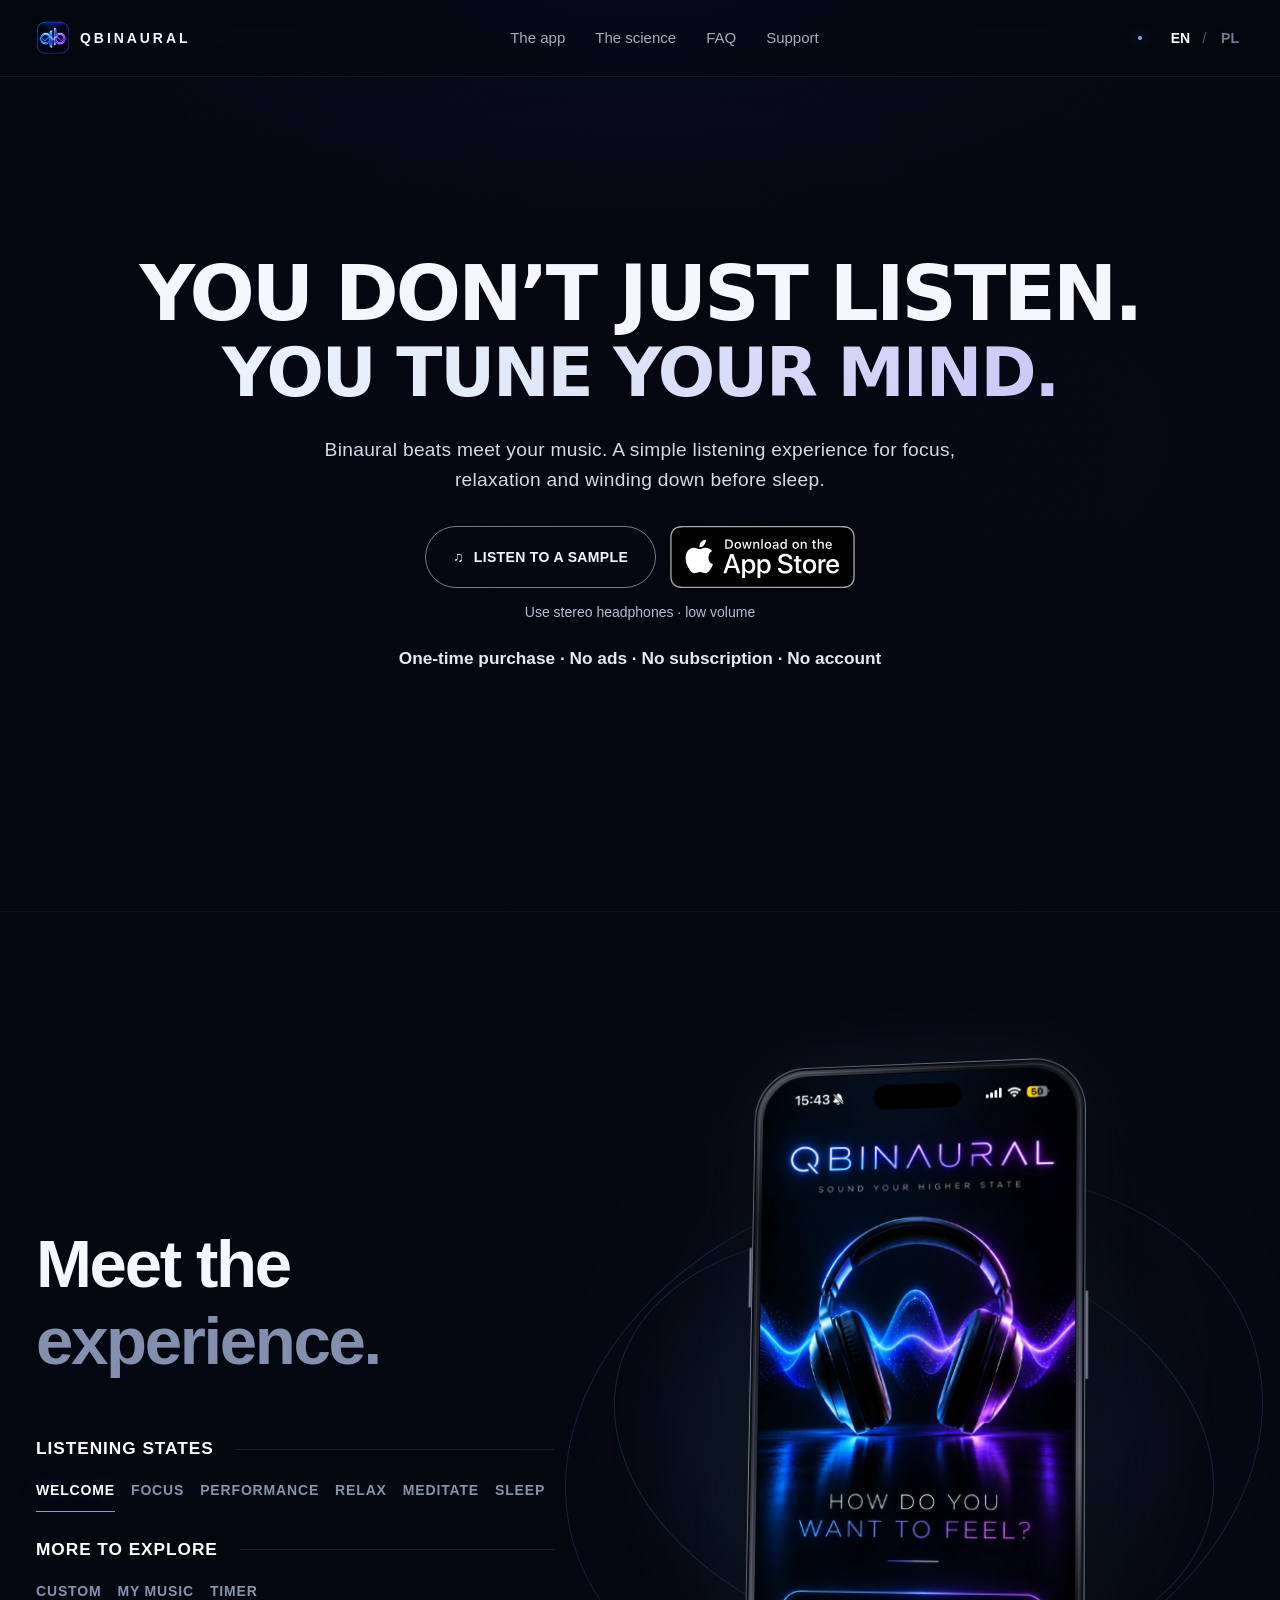
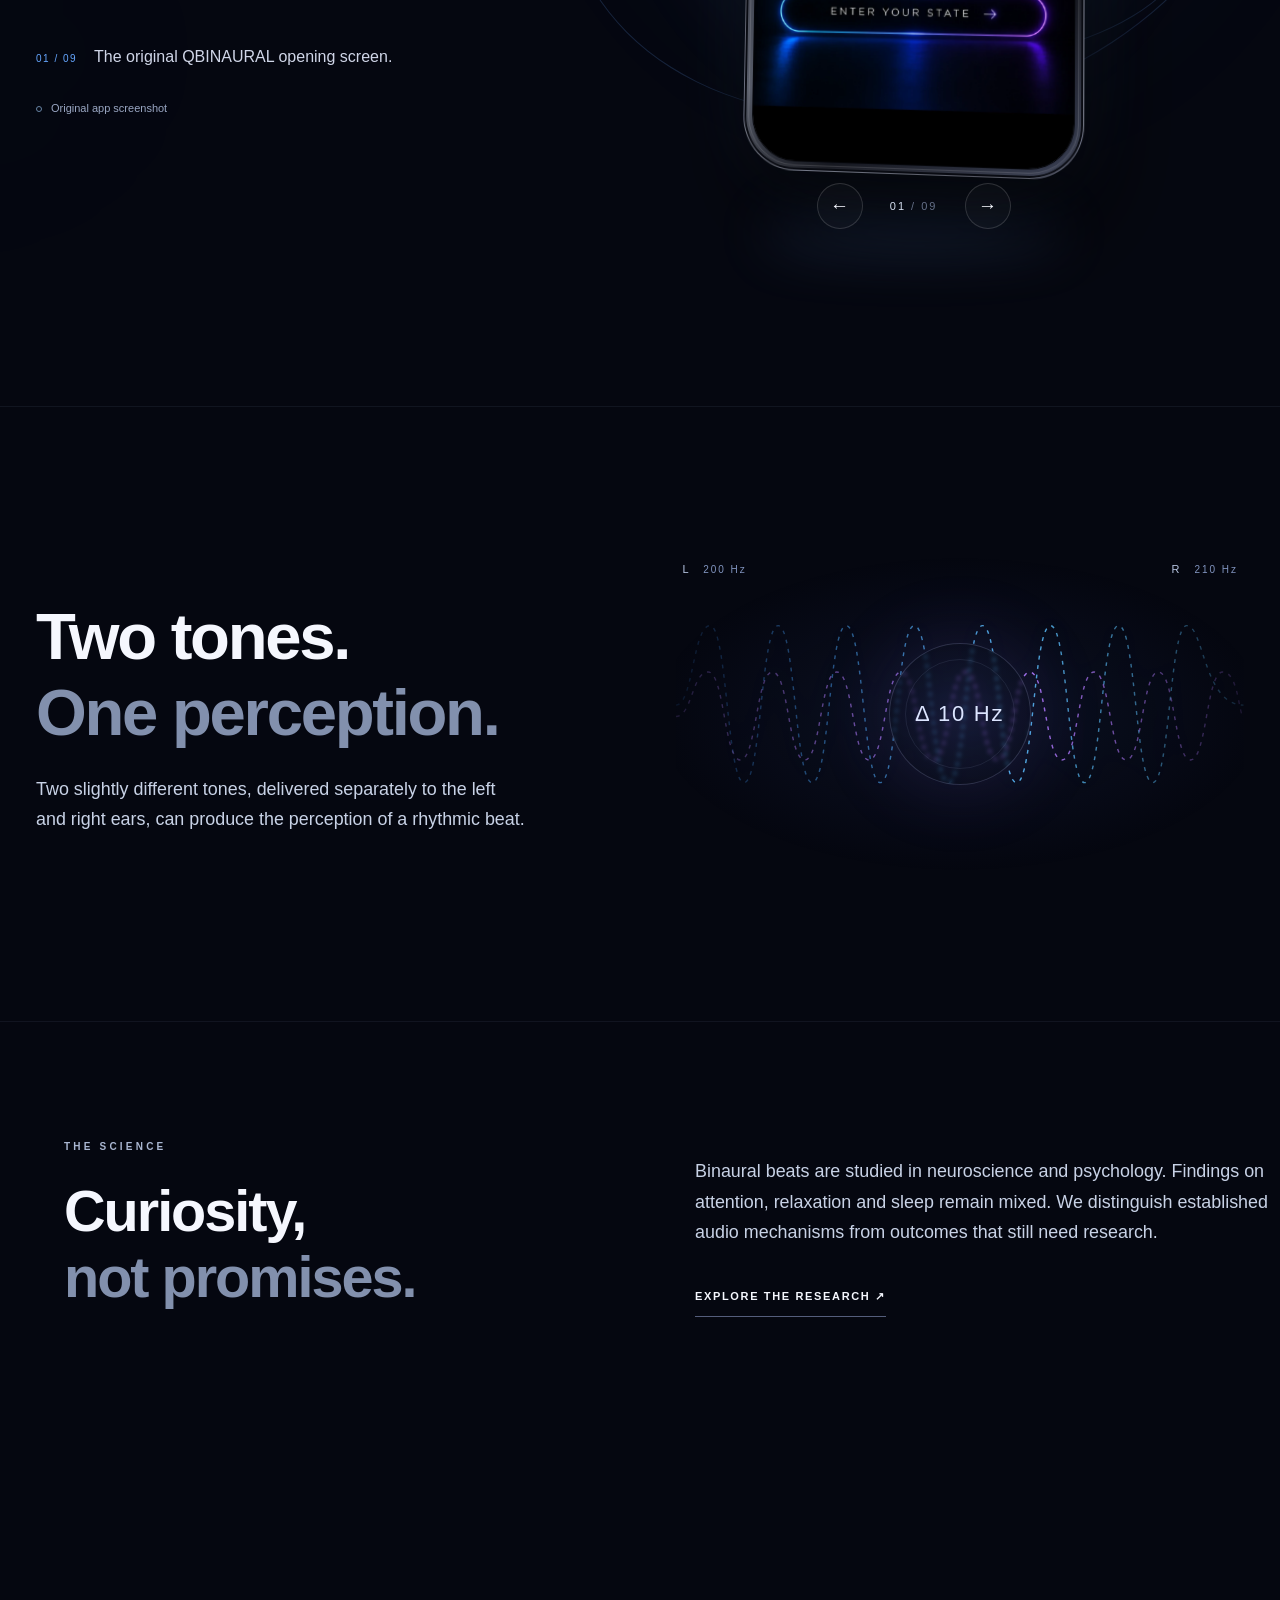
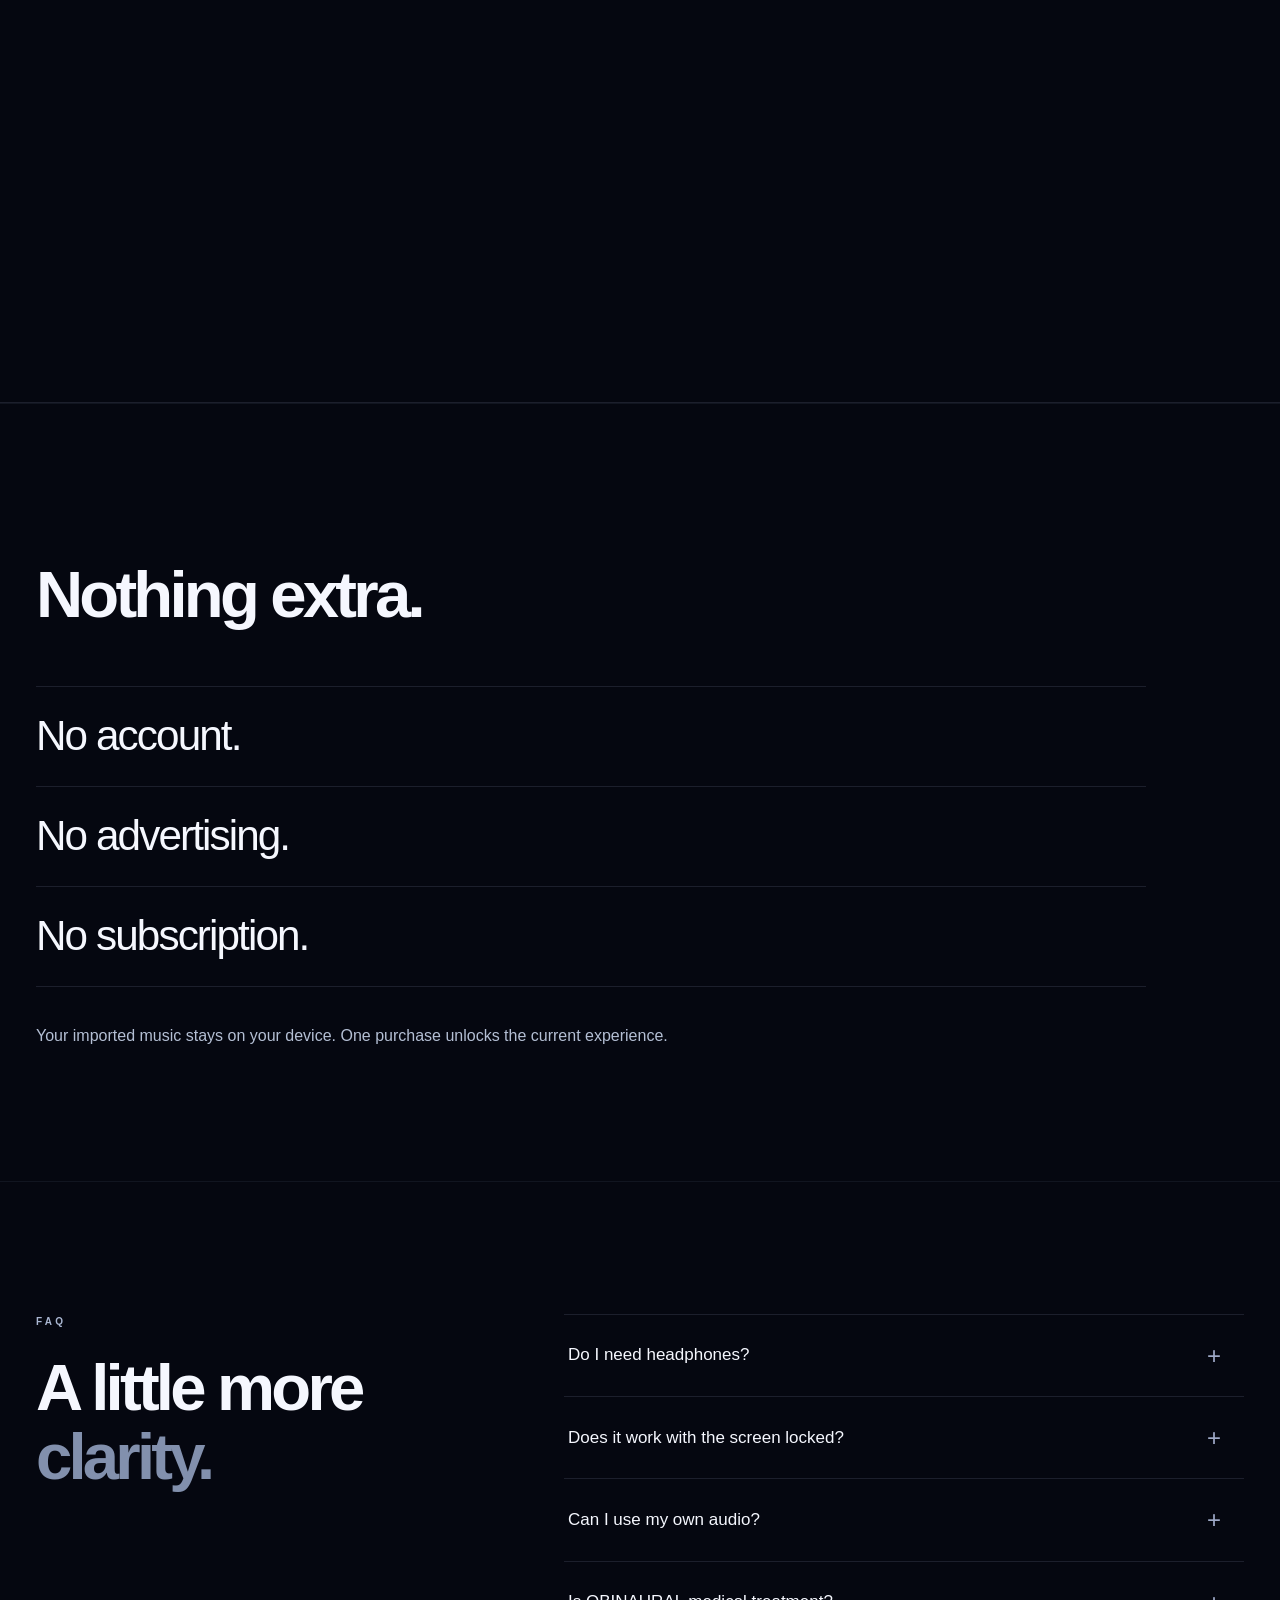
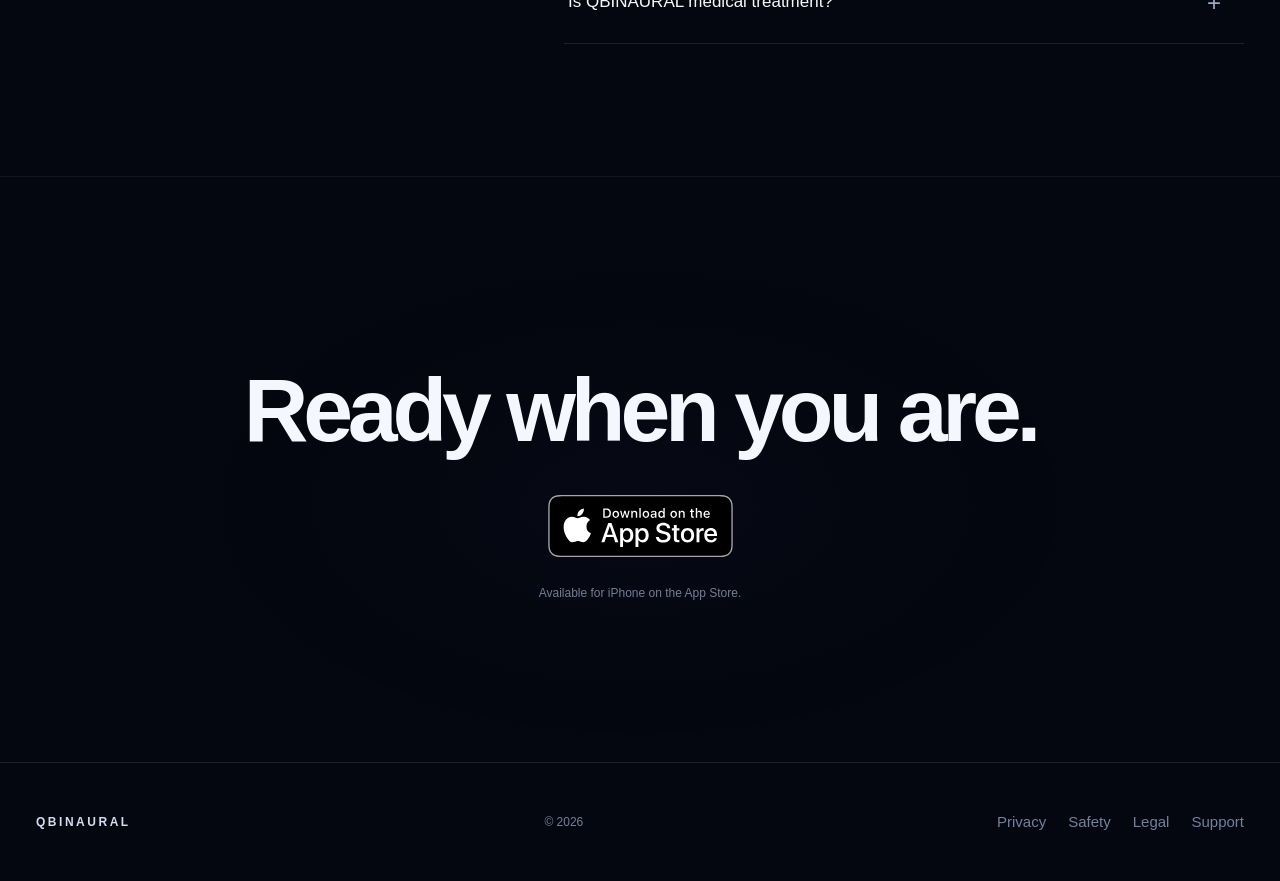
==== index.html @ 3dbd1626 "Mobile: lower hero headline slightly for header clearance" ====
<!DOCTYPE html>

<html data-language="en" lang="en">
<head>
<meta content="notranslate" name="google"/>
<meta charset="utf-8"/>
<meta content="width=device-width, initial-scale=1, viewport-fit=cover" name="viewport"/>
<meta content="#050711" name="theme-color"/>
<meta content="Explore binaural beats with QBINAURAL for focus, relaxation and sleep. Five listening modes, optional music and a simple iPhone app. No ads, accounts or subscriptions." name="description"/>
<meta content="QBINAURAL — Sound Your Higher State" property="og:title"/>
<meta content="Five listening states. One personal sound experience." property="og:description"/>
<title>Binaural Beats App for Focus, Relaxation &amp; Sleep | QBINAURAL</title>
<style>
:root{color-scheme:dark;--base:#050711;--white:#f5f7fe;--muted:#9da6bc;--soft:#778198;--line:rgba(185,195,234,.13);--cyan:#54b9ff;--purple:#9b74f5;--accent:#6c9ffc;--accent-rgb:108,159,252;--max:1240px;--ease:cubic-bezier(.19,1,.22,1)}
*{box-sizing:border-box}html{scroll-behavior:smooth;scroll-padding-top:84px}body{margin:0;background:var(--base);color:var(--white);font-family:-apple-system,BlinkMacSystemFont,"SF Pro Display","Segoe UI",Inter,Arial,sans-serif;-webkit-font-smoothing:antialiased;overflow-x:hidden;line-height:1.5}button,a{-webkit-tap-highlight-color:transparent}button{font:inherit;color:inherit}a{color:inherit;text-decoration:none}button:focus-visible,a:focus-visible,summary:focus-visible{outline:2px solid #b4bcff;outline-offset:5px}::selection{background:#756bea;color:white}.wrap{width:min(var(--max),calc(100% - 72px));margin-inline:auto}.skip-link{position:fixed;left:18px;top:-70px;z-index:100;padding:10px 16px;background:white;color:#10121b;border-radius:12px}.skip-link:focus{top:14px}
.site-header{position:fixed;inset:0 0 auto;z-index:100;background:rgba(5,7,17,.63);border-bottom:1px solid rgba(255,255,255,.07);-webkit-backdrop-filter:blur(18px);backdrop-filter:blur(18px)}.nav-shell{height:76px;display:flex;align-items:center;justify-content:space-between;gap:20px}.brand{display:inline-flex;align-items:center;gap:12px;white-space:nowrap}.brand-name,.footer-brand{font-size:14px;letter-spacing:.21em;font-weight:720}.brand-glyph{width:37px;height:37px;display:block;position:relative;filter:drop-shadow(0 0 12px rgba(103,106,255,.18))}.brand-glyph span{position:absolute;inset:6px 1px;display:block;border:2px solid transparent;border-radius:50%;transform:rotate(-33deg);border-top-color:#5ebdff;border-bottom-color:#aa77ff}.brand-glyph span+span{transform:rotate(33deg);border-top-color:#a47bff;border-bottom-color:#5db3ff}.nav-mid{display:flex;gap:38px;color:#a5adc1;font-size:12px;letter-spacing:.05em}.nav-mid a{transition:color .2s}.nav-mid a:hover{color:white}.nav-actions{display:flex;align-items:center;gap:24px}.nav-indicator{width:4px;height:4px;background:#83acff;box-shadow:0 0 15px #62a8ff;border-radius:50%}.lang-selector{display:flex;align-items:center;gap:8px;color:#505d7e;font-size:11px;letter-spacing:.12em}.lang-selector button{border:0;background:transparent;cursor:pointer;color:#727b92;transition:color .2s;padding:8px 1px;font-weight:650}.lang-selector button[aria-pressed=true]{color:white}
.eyebrow{font-size:10px;letter-spacing:.32em;font-weight:740;color:#aab7d2}.section-pad{padding-block:132px}h1,h2,p{margin-top:0}h2{font-size:clamp(44px,5.1vw,78px);line-height:1.065;letter-spacing:-.058em;font-weight:570;margin:24px 0}h2 span{display:block}.quiet{color:#8290ad}.section-lead{max-width:490px;color:#a9b2c5;font-size:clamp(16px,1.5vw,19px);line-height:1.75;font-weight:360}
.hero{min-height:100svh;min-height:760px;position:relative;display:grid;place-items:center;text-align:center;padding:126px 0 122px;background:radial-gradient(ellipse 52% 38% at 50% 57%,rgba(45,61,137,.21),transparent 80%),radial-gradient(ellipse 90% 64% at 52% 120%,rgba(73,51,135,.15),transparent 71%),#050711;isolation:isolate;overflow:hidden}.hero-canvas{position:absolute;inset:0;width:100%;height:100%;z-index:-1;pointer-events:none}.hero:before{content:"";position:absolute;inset:0;pointer-events:none;background:linear-gradient(90deg,rgba(5,7,17,.58),transparent 36%,transparent 64%,rgba(5,7,17,.58));z-index:-1}.hero-glow{position:absolute;pointer-events:none;border-radius:50%;filter:blur(95px);opacity:.14;z-index:-1}.glow-1{height:480px;width:460px;background:#184abf;top:18%;left:0}.glow-2{height:420px;width:460px;background:#6642bd;top:25%;right:0}.hero-content{position:relative;z-index:1;padding-top:32px}.hero .eyebrow{color:#8d9fc5}.hero h1{margin:35px auto 24px;font-weight:570;font-size:clamp(60px,8.3vw,132px);line-height:.95;letter-spacing:-.08em;max-width:1110px}.hero h1 span{display:block}.headline-gradient{background:linear-gradient(110deg,#f2f6ff 11%,#a7c9ff 42%,#d6acff 70%,#f3edff 94%);-webkit-background-clip:text;background-clip:text;color:transparent}.hero-lead{font-size:clamp(16px,1.7vw,21px);color:#bdc4d5;letter-spacing:.01em;margin:30px auto 8px}.reveal{animation:fade-up 1.2s var(--ease) both}.hero h1.reveal{animation-delay:.12s}.hero-lead.reveal{animation-delay:.25s}.cta-orbit.reveal{animation-delay:.4s}@keyframes fade-up{from{opacity:0;filter:blur(14px);transform:translateY(24px)}to{opacity:1;filter:blur(0);transform:translateY(0)}}.cta-orbit{margin:69px auto 0;position:relative;width:max-content}.primary-cta{position:relative;z-index:2;display:inline-flex;gap:28px;align-items:center;justify-content:center;background:#e9efff;color:#091022;padding:19px 27px;border-radius:50px;font-size:12px;min-height:58px;font-weight:760;letter-spacing:.14em;box-shadow:0 0 55px rgba(116,140,236,.13);transition:transform .35s var(--ease),box-shadow .3s}.primary-cta:hover{transform:translateY(-3px);box-shadow:0 0 75px rgba(116,140,236,.26)}.primary-cta span{font-size:18px;font-weight:500}.orbit{position:absolute;inset:50% auto auto 50%;transform:translate(-50%,-50%);border-radius:50%;border:1px solid rgba(119,145,252,.18);pointer-events:none}.orbit-one{width:270px;height:109px;animation:orbital 6s ease-in-out infinite}.orbit-two{width:336px;height:161px;animation:orbital 6s -2s ease-in-out infinite}.orbit-three{width:410px;height:222px;animation:orbital 6s -4s ease-in-out infinite}@keyframes orbital{0%,100%{opacity:.33;transform:translate(-50%,-50%) scale(.96)}50%{opacity:1;transform:translate(-50%,-50%) scale(1.035)}}.scroll-cue{position:absolute;bottom:39px;left:50%;transform:translateX(-50%);display:flex;align-items:center;gap:16px;color:#7485a5;letter-spacing:.28em;font-size:9px;font-weight:660;white-space:nowrap}.scroll-line{width:36px;height:1px;background:linear-gradient(90deg,transparent,#8ea6d7)}
.experience{position:relative;isolation:isolate;background:#070914;overflow:hidden;border-top:1px solid rgba(255,255,255,.04)}.ambient-blob{position:absolute;z-index:-1;pointer-events:none;filter:blur(110px);border-radius:50%;transition:background 1.1s,opacity 1.1s}.ambient-a{width:640px;height:640px;right:2%;top:12%;background:rgba(var(--accent-rgb),.16)}.ambient-b{width:500px;height:440px;left:-22%;bottom:12%;background:rgba(var(--accent-rgb),.045)}.experience-grid{min-height:740px;display:grid;grid-template-columns:minmax(0,.9fr) minmax(350px,1.1fr);gap:48px;align-items:center}.experience-copy{max-width:560px;position:relative;z-index:2}.experience h2{margin-top:24px}.experience .section-lead{max-width:500px}.explorer-head{display:flex;gap:22px;align-items:center;margin-top:45px;margin-bottom:18px;font-size:14px;letter-spacing:.13em;font-weight:700;color:#f5f7fe;white-space:nowrap}.thin-rule{height:1px;background:rgba(194,199,226,.13);flex:1}.second-head{margin-top:35px}.screen-nav{display:flex;align-items:center;gap:9px 22px;flex-wrap:wrap}.screen-option{background:transparent;border:none;padding:10px 0;border-bottom:1px solid transparent;font-size:12px;font-weight:680;letter-spacing:.115em;color:#8793ae;cursor:pointer;transition:color .25s,border-color .25s}.screen-option:hover{color:#e2e7fc}.screen-option.is-active{color:white;border-bottom-color:var(--accent)}.secondary-options .screen-option{font-size:11px}.selection-description{margin-top:44px;display:flex;gap:23px;min-height:63px;align-items:baseline}.selection-index{font-size:10px;letter-spacing:.15em;color:var(--accent);font-variant-numeric:tabular-nums;white-space:nowrap}.selection-text{max-width:340px;font-size:15px;color:#c5cbe0;line-height:1.6}.capture-notice{color:#6e809d;display:flex;align-items:center;gap:9px;font-size:11px;margin:24px 0 0}.capture-dot{display:inline-block;border:1px solid #6885a5;border-radius:50%;height:6px;width:6px}.phone-stage{position:relative;display:grid;place-items:center;min-height:750px;perspective:1450px;isolation:isolate}.phone-stage:before{content:"";position:absolute;width:410px;height:510px;background:radial-gradient(circle,rgba(var(--accent-rgb),.14),transparent 66%);filter:blur(23px);transition:background 1.1s;z-index:-2}.phone-orbit{position:absolute;border:1px solid rgba(var(--accent-rgb),.12);border-radius:50%;transform:rotate(-16deg);z-index:-1;pointer-events:none;transition:border-color .5s}.ring-outer{width:min(650px,100%);height:490px}.ring-inner{width:min(540px,92%);height:365px;transform:rotate(14deg)}.phone-shadow{position:absolute;bottom:10px;width:300px;height:35px;filter:blur(27px);border-radius:50%;background:rgba(var(--accent-rgb),.22)}.iphone{width:clamp(260px,26.5vw,345px);aspect-ratio:345 / 724;position:relative;transform:rotateY(-9deg) rotateX(4deg);transition:transform .6s var(--ease),filter .4s;filter:drop-shadow(17px 28px 34px rgba(0,0,0,.5));will-change:transform}.iphone:hover{transform:rotateY(-3deg) rotateX(1deg) translateY(-5px)}.phone-bezel{position:absolute;inset:0;padding:8px;border-radius:53px;background:linear-gradient(145deg,#49505f 0%,#090b12 17%,#232634 42%,#525764 67%,#10121a 81%,#373d52 100%);border:1px solid rgba(235,236,255,.34);box-shadow:inset 0 0 0 2px #090b12,inset 0 0 13px rgba(255,255,255,.18),0 32px 85px rgba(0,0,0,.48),0 0 85px rgba(var(--accent-rgb),.1)}.phone-bezel:after{content:"";position:absolute;inset:4px;border-radius:48px;border:1px solid rgba(255,255,255,.12);pointer-events:none}.phone-side-button{position:absolute;border-radius:3px;background:linear-gradient(90deg,#2b303b,#838b9d,#363944)}.side-left{height:62px;width:3px;top:26%;left:-4px}.side-right{height:88px;width:3px;top:33%;right:-4px}.phone-display{position:relative;overflow:hidden;height:100%;border-radius:45px;background:#02030b;border:1px solid #05060a}.phone-actual{width:100%;height:100%;object-fit:cover;display:block}.dynamic-island{position:absolute;top:12px;left:50%;transform:translateX(-50%);width:89px;height:24px;border-radius:18px;background:#000;box-shadow:0 0 0 1px #040405;z-index:8}.concept-screen{position:absolute;inset:0;background:radial-gradient(ellipse 160px 220px at 50% 54%,rgba(var(--accent-rgb),.22),transparent 90%),linear-gradient(160deg,#070c1c 2%,#070713 68%,#05060c);overflow:hidden}.concept-screen[hidden]{display:none}.concept-screen:before{content:"";position:absolute;inset:-30% 0 20%;background:radial-gradient(circle at 50% 50%,rgba(var(--accent-rgb),.17),transparent 49%);animation:concept-pulse 8s ease-in-out infinite}.concept-top{position:absolute;z-index:2;top:63px;left:24px;right:24px;display:flex;justify-content:space-between;align-items:center;gap:5px;color:#c7d2ef;font-weight:620;font-size:9px;letter-spacing:.14em}.concept-tag{font-size:6.5px;letter-spacing:.1em;border:1px solid rgba(255,255,255,.19);padding:5px;border-radius:4px;color:#909bbc}.concept-center{position:absolute;top:31%;left:0;right:0;text-align:center;z-index:2}.concept-energy{height:170px;width:170px;position:relative;margin:0 auto 27px}.concept-energy i{position:absolute;inset:0;border:1px solid rgba(var(--accent-rgb),.23);border-radius:50%;box-shadow:0 0 34px rgba(var(--accent-rgb),.13);animation:concept-pulse 6s infinite}.concept-energy i:nth-child(2){inset:13px;animation-delay:.45s}.concept-energy i:nth-child(3){inset:28px;animation-delay:.9s}.concept-energy i:nth-child(4){inset:42px;animation-delay:1.35s}.concept-energy i:nth-child(5){inset:59px;background:radial-gradient(circle,rgba(var(--accent-rgb),.75),rgba(var(--accent-rgb),0));border:0;animation-delay:1.8s}.concept-name{font-size:19px;font-weight:620;letter-spacing:.19em}.concept-description{margin:11px auto 0;max-width:185px;color:#aeb8d1;font-size:11px;line-height:1.55}.concept-bottom{position:absolute;bottom:58px;left:30px;right:30px;text-align:center;color:#8691b0;font-size:7px;letter-spacing:.16em}.concept-rule{height:1px;background:linear-gradient(90deg,transparent,rgba(var(--accent-rgb),.85),transparent);margin-bottom:17px}@keyframes concept-pulse{0%,100%{transform:scale(.97);opacity:.48}50%{transform:scale(1.04);opacity:1}}.phone-controls{position:absolute;bottom:0;display:flex;align-items:center;justify-content:center;gap:20px}.round-arrow{border:1px solid rgba(255,255,255,.15);border-radius:50%;width:41px;height:41px;background:rgba(255,255,255,.025);cursor:pointer;transition:border .25s,background .25s}.round-arrow:hover{background:rgba(255,255,255,.08);border-color:rgba(255,255,255,.4)}.control-count{font-size:11px;letter-spacing:.18em;color:#d4deef;min-width:60px;text-align:center;font-variant-numeric:tabular-nums}.control-count span{color:#657089}
.signal-section{background:#060810;border-top:1px solid rgba(255,255,255,.055)}.signal-grid{display:grid;grid-template-columns:1fr 1.05fr;align-items:center;gap:100px}.signal-art{min-height:350px;position:relative;display:grid;place-items:center;background:radial-gradient(ellipse 60% 50% at center,rgba(48,63,126,.18),transparent 90%);overflow:hidden}.signal-graphic{width:100%;height:auto;overflow:visible;filter:drop-shadow(0 0 11px rgba(81,145,255,.24))}.signal-path{fill:none;stroke-width:1.5;stroke-dasharray:4 6;animation:signal-drift 11s linear infinite}.signal-purple{animation-direction:reverse}@keyframes signal-drift{to{stroke-dashoffset:-110}}.signal-center{position:absolute;display:grid;place-items:center;border-radius:50%;height:142px;width:142px;border:1px solid rgba(195,202,253,.19);color:#dce5ff;font-size:22px;font-weight:360;letter-spacing:.08em;background:radial-gradient(circle,rgba(89,95,185,.14),rgba(0,0,0,.06));box-shadow:0 0 80px rgba(130,97,228,.15);backdrop-filter:blur(2px)}.signal-center i{position:absolute;inset:15px;border:1px solid rgba(200,210,255,.09);border-radius:50%}.channel-label{position:absolute;top:22px;color:#b7c5e2;font-size:11px;letter-spacing:.18em}.channel-label span{font-size:10px;color:#8194bf;margin-left:8px}.left-label{left:6px}.right-label{right:6px}.audio-actions{display:flex;align-items:center;gap:20px;flex-wrap:wrap;margin-top:34px}.audio-play{border:1px solid rgba(150,173,255,.42);border-radius:50px;padding:15px 22px;min-height:51px;background:rgba(255,255,255,.04);font-size:11px;font-weight:720;letter-spacing:.105em;display:inline-flex;align-items:center;gap:13px;cursor:pointer;transition:background .25s,border-color .25s}.audio-play:hover{background:rgba(120,139,249,.13);border-color:rgba(170,193,255,.8)}.audio-play:disabled{opacity:.45;cursor:not-allowed}.audio-play-icon{color:#87c3ff}.audio-note,.audio-disclaimer{color:#8995ab;font-size:11px}.audio-disclaimer{margin-top:16px}.signal-art.is-playing .signal-path{animation-duration:2.5s}.signal-art.is-playing .signal-center{box-shadow:0 0 110px rgba(130,97,228,.33)}
.science-strip{background:#090b17;border-block:1px solid var(--line)}.science-grid{display:grid;grid-template-columns:1fr 1fr;gap:110px;align-items:center}.science-grid .section-lead{max-width:590px}.line-link{font-size:11px;letter-spacing:.15em;font-weight:750;display:inline-flex;gap:20px;border-bottom:1px solid rgba(181,199,255,.45);padding-bottom:12px;margin-top:22px;transition:color .25s}.line-link:hover{color:#a8c7ff}.trust-section{background:#060811}.trust-title{margin-bottom:57px}.trust-lines{border-top:1px solid var(--line);max-width:1110px}.trust-lines>div{padding:28px 0;display:grid;grid-template-columns:120px 1fr;align-items:center;border-bottom:1px solid var(--line)}.trust-lines span{font-size:10px;letter-spacing:.18em;color:#7f8dac}.trust-lines strong{font-size:clamp(28px,3.7vw,52px);line-height:1.25;font-weight:490;letter-spacing:-.045em}.trust-note{font-size:14px;color:#8190a9;margin:35px 0 0}.faq-section{background:#070913;border-top:1px solid var(--line)}.faq-grid{display:grid;grid-template-columns:.75fr 1.25fr;gap:120px}.faq-list details{border-bottom:1px solid var(--line);transition:background .3s}.faq-list details:first-child{border-top:1px solid var(--line)}.faq-list details[open]{background:linear-gradient(90deg,rgba(119,135,241,.06),transparent)}.faq-list summary{list-style:none;cursor:pointer;font-size:16px;min-height:72px;padding:22px 23px 22px 4px;display:flex;align-items:center;justify-content:space-between;gap:12px}.faq-list summary::-webkit-details-marker{display:none}.faq-list summary:after{content:"+";font-size:24px;color:#9ea9c7;font-weight:280;transition:transform .28s,color .28s}.faq-list details[open] summary:after{transform:rotate(45deg);color:#dbe7ff}.faq-list details p{margin:0;padding:0 50px 25px 4px;color:#a3aec5;max-width:540px;line-height:1.7;font-size:14px}.outro{position:relative;isolation:isolate;overflow:hidden;text-align:center;background:#040610;padding-block:160px}.outro-aura{position:absolute;z-index:-1;left:50%;top:56%;transform:translate(-50%,-50%);width:950px;height:520px;border-radius:50%;background:radial-gradient(ellipse at center,rgba(78,71,164,.19),rgba(28,49,125,.06) 35%,transparent 68%);pointer-events:none}.outro h2{font-size:clamp(51px,7vw,99px);margin:26px auto 37px;max-width:1000px}.store-status{display:inline-flex;align-items:center;gap:11px;border:1px solid rgba(191,200,247,.25);border-radius:50px;padding:15px 22px;color:#b5c1d9;font-size:11px;letter-spacing:.13em;font-weight:700}.store-icon{color:#92b5fb;font-size:9px}.outro p{font-size:12px;color:#737e96;margin:20px auto 0}.site-footer{background:#040610;border-top:1px solid var(--line)}.footer-inner{display:flex;align-items:center;justify-content:space-between;gap:25px;min-height:118px;color:#73809b;font-size:12px}.footer-brand{color:#d6dcee;font-size:12px}.footer-links{display:flex;flex-wrap:wrap;gap:22px}.footer-links a:hover{color:white}
@media(max-width:1080px){.experience-grid{grid-template-columns:minmax(0,1fr) minmax(290px,.9fr);gap:12px}.iphone{width:clamp(258px,29vw,320px)}.phone-stage{min-height:700px}.signal-grid,.science-grid{gap:60px}.faq-grid{gap:70px}}
@media(max-width:760px){.wrap{width:calc(100% - 42px)}.nav-shell{height:68px}.nav-mid{display:none}.brand-name{font-size:12px}.nav-indicator{display:none}.section-pad{padding-block:94px}.hero{min-height:100svh;min-height:640px;padding:100px 0 115px}.hero h1{font-size:clamp(49px,10.2vw,82px);margin:30px auto 20px}.hero-lead{font-size:17px;max-width:300px}.cta-orbit{margin-top:58px}.orbit-one{width:250px}.orbit-two{width:310px}.orbit-three{width:364px}.experience-grid{grid-template-columns:1fr;gap:30px}.experience-copy{max-width:100%}.experience h2{max-width:580px}.experience .section-lead{max-width:640px}.phone-stage{min-height:740px;order:2}.iphone{width:min(338px,72vw)}.ring-outer{width:min(650px,115%)}.ring-inner{width:min(540px,99%)}.screen-nav{gap:6px 19px}.screen-option{font-size:11px}.signal-grid,.science-grid,.faq-grid{grid-template-columns:1fr;gap:50px}.signal-art{min-height:300px}.science-grid{gap:14px}.faq-grid{gap:30px}.footer-inner{min-height:130px;flex-wrap:wrap;justify-content:flex-start;padding-block:30px}.footer-links{width:100%}}
@media(max-width:480px){.wrap{width:calc(100% - 36px)}.brand-glyph{width:30px;height:30px}.brand-name{font-size:11px;letter-spacing:.15em}.nav-shell{gap:10px}.hero{min-height:710px}.hero h1{font-size:clamp(46px,11.1vw,60px);letter-spacing:-.065em}.hero .eyebrow{font-size:9px;letter-spacing:.22em}.hero-lead{font-size:15px}.orbit-two{width:278px}.orbit-three{width:324px}.primary-cta{min-height:54px;padding:17px 21px;font-size:10px;gap:16px}.scroll-cue{bottom:25px}.section-pad{padding-block:78px}.experience h2,.signal-section h2,.science-grid h2,.faq-grid h2{font-size:clamp(42px,10vw,57px)}.experience .section-lead,.section-lead{font-size:15px}.phone-stage{min-height:670px}.iphone{width:min(305px,75vw)}.phone-controls{bottom:-1px}.ring-outer{height:360px}.ring-inner{height:270px}.explorer-head{margin-top:32px}.second-head{margin-top:25px}.screen-nav{gap:4px 17px}.screen-option{font-size:10px;padding:8px 0}.selection-description{margin-top:30px}.audio-actions{gap:15px}.trust-lines>div{grid-template-columns:50px 1fr;padding:24px 0}.trust-lines strong{font-size:32px}.outro{padding-block:105px}.outro h2{font-size:54px}.footer-links{gap:14px}.concept-top{top:58px}}
@media(prefers-reduced-motion:reduce){html{scroll-behavior:auto}*,*:before,*:after{animation-duration:.001ms!important;animation-iteration-count:1!important;transition-duration:.001ms!important}.reveal{opacity:1;filter:none;transform:none}.iphone{transform:none}}


/* QBINAURAL Premium 2.1 — contained design pass. Base site & application remain unchanged. */
.sr-only{position:absolute!important;width:1px;height:1px;padding:0;margin:-1px;overflow:hidden;clip:rect(0,0,0,0);white-space:nowrap;border:0}
.hero{min-height:820px;background:radial-gradient(ellipse 44% 35% at 50% 58%,rgba(66,73,170,.30),transparent 75%),radial-gradient(ellipse 64% 52% at 50% 97%,rgba(53,25,105,.21),transparent 71%),#050711}
.hero:after{content:"";position:absolute;inset:0;background:radial-gradient(ellipse 40% 45% at 50% 44%,transparent 25%,rgba(4,6,17,.16) 88%);pointer-events:none;z-index:0}
.hero-content{padding-top:10px;z-index:2}
.hero h1{font-size:clamp(63px,7.6vw,119px);letter-spacing:-.073em;max-width:1200px;margin:27px auto 10px}
.hero h1 span{white-space:nowrap}
.hero .eyebrow{color:#a7bff3;letter-spacing:.36em}
.hero-signal{height:156px;max-width:960px;margin:9px auto -4px;position:relative;pointer-events:none;filter:drop-shadow(0 0 16px rgba(88,154,255,.33))}
.hero-signal svg{height:100%;width:100%;overflow:visible}
.hero-signal:after{content:"";position:absolute;left:22%;right:22%;bottom:37%;height:48px;background:linear-gradient(90deg,transparent,rgba(79,137,255,.10),rgba(167,94,255,.13),transparent);filter:blur(25px);z-index:-1}
.hero-lead{margin:7px auto 0;font-size:clamp(16px,1.65vw,20px);letter-spacing:.015em}
.cta-orbit{margin-top:46px}
.orbit{border-color:rgba(120,160,255,.23)}
.primary-cta{font-size:11px;min-height:62px;padding:19px 30px;background:#ecf0ff;letter-spacing:.15em;box-shadow:0 0 55px rgba(121,145,235,.19)}
.hero-canvas{z-index:0;opacity:1}
.hero-glow{z-index:0;opacity:.20}
.scroll-cue{z-index:3}
.experience{background:radial-gradient(ellipse 62% 45% at 75% 48%,rgba(20,25,70,.3),transparent 100%),#070914}
.experience-grid{grid-template-columns:minmax(0,.88fr) minmax(430px,1.12fr);gap:28px;align-items:center;min-height:865px}
.experience-copy{max-width:565px}
.experience h2{font-size:clamp(49px,5.25vw,78px);margin-bottom:22px}
.experience .section-lead{font-size:17px;max-width:455px}
.experience-controls{padding-top:4px}
.explorer-head{margin-top:31px;margin-bottom:9px}
.second-head{margin-top:25px}
.screen-nav{gap:6px 16px}
.screen-option{font-size:11px;letter-spacing:.08em;padding:10px 0;line-height:1.4;min-height:39px}
.screen-option.is-active{border-bottom-color:var(--accent);text-shadow:0 0 19px rgba(var(--accent-rgb),.28)}
.selection-description{margin-top:31px;gap:17px;min-height:40px}
.selection-text{color:#d0d6e8}
.capture-notice{margin-top:17px;color:#9aa7c3}
.phone-stage{min-height:900px;align-self:stretch}
.phone-stage:before{width:550px;height:670px;background:radial-gradient(circle,rgba(var(--accent-rgb),.19),transparent 67%)}
.iphone{width:clamp(340px,29vw,386px);filter:drop-shadow(20px 38px 41px rgba(0,0,0,.5))}
.phone-orbit{border-color:rgba(var(--accent-rgb),.18)}
.ring-outer{width:min(710px,120%);height:530px}
.ring-inner{width:min(610px,106%);height:410px}
.phone-controls{bottom:15px;gap:21px}
.round-arrow{height:46px;width:46px;font-size:19px}
.phone-gesture-hint{position:absolute;bottom:-24px;font-size:10px;letter-spacing:.22em;color:#8294b3;left:50%;transform:translateX(-50%);white-space:nowrap}
.phone-tap-next{position:absolute;inset:0;z-index:20;border:0;background:transparent;cursor:pointer;border-radius:40px;touch-action:pan-y}
.phone-tap-next:focus-visible{outline:2px solid #a6bbff;outline-offset:-12px}
.phone-display{background:#02050c}
.concept-screen{background:radial-gradient(ellipse at 50% 47%,rgba(var(--accent-rgb),.2),transparent 43%),linear-gradient(150deg,#050d1c,#050713 45%,#050512 95%)}
.concept-screen:before{opacity:.9}
.concept-energy{height:190px;width:190px;margin-bottom:31px}
.concept-name{font-size:23px;letter-spacing:.22em}
.concept-description{font-size:12px;max-width:226px;color:#b8c6e2}
.concept-tag{font-size:7px;padding:5px 6px;color:#c3cce3}
.concept-bottom{font-size:8px;letter-spacing:.12em;color:#9caacf}
.trust-lines strong{font-weight:510}
@media(max-width:1070px){.experience-grid{grid-template-columns:minmax(0,.88fr) minmax(340px,1.12fr)}.phone-stage{min-height:830px}.iphone{width:clamp(310px,31vw,365px)}.screen-nav{gap:4px 13px}}
@media(max-width:760px){
  .hero{min-height:730px;padding-top:108px}
  .hero h1{font-size:clamp(49px,9vw,80px)}
  .hero-signal{height:125px;margin-top:15px}
  .experience-grid{display:grid;grid-template-columns:minmax(0,1fr);grid-template-areas:"intro" "phone" "controls";gap:0;min-height:0}
  .experience-copy{display:contents}
  .experience-intro{grid-area:intro}
  .experience-controls{grid-area:controls;margin-top:22px}
  .phone-stage{grid-area:phone;min-height:785px;margin-top:9px}
  .iphone{width:min(346px,79vw)}
  .phone-controls{bottom:17px}
  .phone-gesture-hint{bottom:-13px}
  .experience h2{font-size:clamp(48px,8vw,66px)}
  .experience .section-lead{max-width:520px}
  .screen-nav{gap:8px 19px}
  .screen-option{min-height:44px;font-size:12px;letter-spacing:.10em}
  .selection-description{margin-top:26px}
}
@media(max-width:480px){
  .hero{min-height:730px}
  .hero h1{font-size:clamp(45px,10.1vw,56px);margin-top:29px}
  .hero h1 span{white-space:normal}
  .hero-signal{height:120px;max-width:100%;margin:14px -9px -2px;width:calc(100% + 18px)}
  .hero .eyebrow{font-size:9px}
  .hero-lead{font-size:15px;max-width:280px}
  .cta-orbit{margin-top:47px}
  .phone-stage{min-height:745px}
  .iphone{width:min(326px,83vw)}
  .phone-gesture-hint{font-size:9px}
  .experience h2{font-size:clamp(42px,10vw,53px)}
  .experience-controls{margin-top:4px}
  .experience .section-lead{font-size:15px}
  .screen-nav{gap:4px 16px}
  .screen-option{font-size:11px;min-height:44px}
  .outro h2{font-size:clamp(44px,10vw,58px)}
  .concept-energy{height:148px;width:148px}
}
@media(max-width:350px){.hero h1{font-size:44px}.iphone{width:260px}.phone-stage{min-height:650px}.ring-outer{height:315px}.ring-inner{height:240px}.screen-nav{gap:3px 13px}}
@media(prefers-reduced-motion:reduce){.hero-signal,.concept-energy{filter:none}.iphone{will-change:auto}}

/* Final polish: navigation never floats over the iPhone bezel. */
.phone-stage{display:grid;grid-template-rows:minmax(0,1fr) auto auto;justify-items:center;align-items:center;row-gap:9px;min-height:955px;padding:24px 0 17px}
.iphone{grid-row:1;align-self:center}
.phone-controls{position:relative;bottom:auto;grid-row:2}
.phone-gesture-hint{position:relative;bottom:auto;left:auto;transform:none;grid-row:3;margin:2px 0 0}
@media(max-width:1070px){.phone-stage{min-height:885px}}
@media(max-width:760px){.phone-stage{min-height:805px}}
@media(max-width:480px){.phone-stage{min-height:795px}}
@media(max-width:350px){.phone-stage{min-height:660px}}


/* Premium 2.2 · Water-touch interaction — muted liquid glass, no constant neon pulse */
.cta-orbit .orbit{animation:none;opacity:.18;border-color:rgba(211,223,247,.17);transition:opacity .55s ease,border-color .55s ease}
.cta-orbit.is-rippling .orbit{opacity:.6;border-color:rgba(221,234,252,.25)}
.cta-orbit.is-rippling .orbit-one{animation:water-orbit .92s ease-out 0s both}
.cta-orbit.is-rippling .orbit-two{animation:water-orbit 1.1s ease-out .08s both}
.cta-orbit.is-rippling .orbit-three{animation:water-orbit 1.3s ease-out .14s both}
@keyframes water-orbit{0%{opacity:.52;transform:translate(-50%,-50%) scale(.90)}55%{opacity:.35}100%{opacity:0;transform:translate(-50%,-50%) scale(1.16)}}
.primary-cta.liquid-cta{
  isolation:isolate;overflow:hidden;min-width:245px;min-height:60px;
  padding:19px 31px;background:linear-gradient(155deg,rgba(216,227,248,.19),rgba(153,172,211,.075) 48%,rgba(216,227,248,.12));
  border:1px solid rgba(227,238,255,.43);border-radius:999px;color:#f4f7ff;
  -webkit-backdrop-filter:blur(20px) saturate(112%);backdrop-filter:blur(20px) saturate(112%);
  text-shadow:0 1px 6px rgba(0,0,0,.3);letter-spacing:.115em;
  box-shadow:inset 0 1px 0 rgba(255,255,255,.12),inset 0 -1px 0 rgba(230,239,255,.035),0 11px 32px rgba(0,0,0,.18),0 0 32px rgba(178,196,240,.04);
  transition:transform .24s ease,background .35s ease,border-color .3s ease,box-shadow .3s ease;
  touch-action:manipulation;
}
.primary-cta.liquid-cta .liquid-label{position:relative;z-index:3;font-size:12px;font-weight:760;letter-spacing:.13em;pointer-events:none;white-space:nowrap}
.primary-cta.liquid-cta:hover{transform:translateY(-2px);border-color:rgba(242,247,255,.65);box-shadow:inset 0 1px 0 rgba(255,255,255,.17),0 15px 32px rgba(0,0,0,.24),0 0 26px rgba(189,205,239,.075)}
.primary-cta.liquid-cta:active{transform:translateY(0)}
.primary-cta.liquid-cta::before{
  content:"";position:absolute;inset:0;z-index:-1;pointer-events:none;border-radius:inherit;
  background:radial-gradient(circle at var(--touch-x,50%) var(--touch-y,50%),rgba(229,240,255,.29) 0,rgba(200,221,251,.14) 18%,transparent 57%);
  opacity:0;transition:opacity .18s ease;
}
.primary-cta.liquid-cta.is-pressed::before{opacity:1;transition:opacity .07s ease}
.primary-cta.liquid-cta .water-wave{
  position:absolute;z-index:0;display:block;pointer-events:none;
  width:6px;height:6px;left:var(--touch-x,50%);top:var(--touch-y,50%);
  border-radius:50%;border:1px solid rgba(244,250,255,.40);
  background:radial-gradient(circle,rgba(246,250,255,.06),rgba(196,216,246,.012) 65%,transparent 70%);
  box-shadow:inset 0 0 4px rgba(239,246,255,.08),0 0 7px rgba(212,233,255,.18);
  opacity:0;transform:translate(-50%,-50%);
  animation:water-wave-expand .99s cubic-bezier(.17,.57,.24,1) forwards;
  animation-delay:var(--delay,0s);
}
@keyframes water-wave-expand{0%{opacity:0;width:6px;height:6px}15%{opacity:.72}60%{opacity:.45}100%{opacity:0;width:370px;height:370px}}
@media(prefers-reduced-motion:reduce){
  .cta-orbit .orbit,.cta-orbit.is-rippling .orbit{animation:none!important;opacity:.18!important}
  .primary-cta.liquid-cta .water-wave{display:none!important}
  .primary-cta.liquid-cta.is-pressed::before{opacity:.12}
}


/* Approved launch refinements: original QB icon and clearer explorer headings. */
.brand-qb-icon{display:block;width:34px;height:34px;object-fit:contain;flex-shrink:0;border-radius:8px}
.brand{display:inline-flex;align-items:center;gap:10px}
.explorer-head [data-i18n="stateNav"],.explorer-head [data-i18n="featuresNav"]{font-size:clamp(15px,1.35vw,19px)!important;font-weight:700!important;color:#fff!important;letter-spacing:.055em!important;opacity:1!important}

/* Release fix: keep the complete app mockup visible when navigating to The app. */
@media (min-width: 761px) {
  .experience-grid { min-height: 0; }
  .phone-stage { min-height: min(660px, calc(100svh - 110px)); }
  .experience .iphone { width: min(290px, 26vw, calc((100svh - 150px) * 345 / 724)); }
}
@media (max-width: 760px) {
  .experience .iphone { width: min(338px, 72vw); }
}

/* Sales hero and immediate stereo sample */
.hero h1{font-size:clamp(2.25rem,6.6vw,6.4rem)!important;line-height:1.06!important;letter-spacing:-.045em!important;max-width:1150px!important;margin-inline:auto!important}
.hero h1 span{display:block!important;white-space:normal!important;overflow-wrap:normal!important}
.hero .hero-lead{max-width:760px!important;font-size:clamp(1rem,1.55vw,1.3rem)!important;line-height:1.65!important}
.hero-listen-actions{display:flex;justify-content:center;gap:12px;flex-wrap:wrap;margin:24px auto 0;position:relative;z-index:5}
.hero-audio-button,.hero-store-button{min-height:52px;padding:14px 23px;border-radius:999px;font:700 12px/1.4 inherit;letter-spacing:.06em;cursor:pointer;text-decoration:none;display:inline-flex;align-items:center;justify-content:center;gap:10px;transition:transform .2s,background .2s}
.hero-audio-button{border:1px solid #e3dfff;background:#e7e2ff;color:#181327}
.hero-store-button{border:1px solid rgba(225,217,255,.45);background:rgba(140,119,230,.1);color:#fff}
.hero-audio-button:hover,.hero-store-button:hover{transform:translateY(-2px)}
.hero-audio-hint,.hero-trust{position:relative;z-index:3;text-align:center;margin:12px auto 0;color:#c4c0d7;font-size:12px;line-height:1.5;max-width:700px}
.hero-trust{color:#ece8fa;margin-top:16px;font-size:clamp(15px,1.2vw,18px);font-weight:600;line-height:1.65;letter-spacing:0;max-width:850px}.hero-audio-hint{font-size:13px;color:#aeb4c8;margin-top:14px;line-height:1.6}
@media(max-width:760px){.hero h1{font-size:clamp(2rem,9vw,3.65rem)!important;letter-spacing:-.05em!important}.hero-listen-actions{margin-top:18px}.hero-audio-button,.hero-store-button{width:min(100%,340px)}.hero .hero-lead{max-width:92%;font-size:15px!important}.hero .cta-orbit{margin-top:14px}}
@media(max-width:760px){.hero-trust{font-size:15px!important;line-height:1.65!important;max-width:330px!important;margin-top:18px!important}.hero-audio-hint{font-size:12px!important;max-width:310px!important}} 
/* Mobile preview: original screenshots stay arrow-controlled; descriptions are independent. */
.mobile-state-guide{display:none}
@media(max-width:760px){
 #experience .experience-controls{display:none!important}
 #experience .experience-grid{row-gap:12px!important}
 #experience .phone-stage{order:2}
 #experience .mobile-state-guide{display:block;order:3;margin:18px auto 0;width:min(100%,480px)}
 #experience .mobile-state-guide h3{font-size:20px;line-height:1.25;margin:0 0 18px;color:#f5f7fe;letter-spacing:-.02em}
 #experience .mobile-state-guide [data-lang]{display:none}
 html[data-language="en"] #experience .mobile-state-guide [data-lang="en"],
 html[data-language="pl"] #experience .mobile-state-guide [data-lang="pl"]{display:block}
 #experience .mobile-state-list{display:grid;gap:0}
 #experience .mobile-state-list article{padding:15px 0 16px;border-top:1px solid rgba(185,195,234,.16)}
 #experience .mobile-state-list h4{font-size:13px;letter-spacing:.13em;margin:0 0 6px;color:#c5d9ff}
 #experience .mobile-state-list p{font-size:14px;line-height:1.55;margin:0;color:#c5cbe0}
 #experience .phone-bezel{border-radius:35px!important;padding:6px!important}
 #experience .phone-bezel:after{border-radius:31px!important}
 #experience .phone-display{border-radius:29px!important}
 #experience .dynamic-island{width:67px!important;height:16px!important;top:7px!important;border-radius:12px!important}
}

/* Small mobile hero clearance below fixed navigation. */
@media(max-width:760px){.hero .hero-content{transform:translateY(9px)!important}}
</style>
<style>
/* QBINAURAL Premium 2.3 — full-page water-particle field (demo only). */
html{background:#050710}
body{background:radial-gradient(ellipse 66% 42% at 50% -4%,#0b1128,#050710 75%) fixed;color:#f5f7fe}
.water-field{position:fixed;inset:0;display:block;width:100%;height:100%;z-index:0;pointer-events:none;opacity:1;contain:strict}
.site-header{z-index:100}
main,.site-footer{position:relative;z-index:1}
.hero,.experience,.signal-section,.science-strip,.trust-section,.faq-section,.outro,.site-footer{
 background:transparent!important;
}
.hero{isolation:auto;overflow:hidden;min-height:max(760px,100svh)}
.hero:before{background:radial-gradient(ellipse 54% 50% at 50% 48%,rgba(5,7,17,.14),rgba(5,7,17,.26) 90%);z-index:0}
.hero:after{opacity:.16;z-index:0}
.hero-glow{opacity:.028!important;filter:blur(140px)}
.hero-content,.scroll-cue{z-index:2}
.hero-signal{display:none!important}
.hero h1{margin-top:30px;margin-bottom:33px;letter-spacing:-.067em;font-weight:530}
.hero-lead{max-width:480px;margin:0 auto 0;color:#b6c1d8}
.hero .headline-gradient{background:linear-gradient(105deg,#eff4ff 6%,#e0e8f8 43%,#c6baf6 100%);-webkit-background-clip:text;background-clip:text;color:transparent}
.interaction-instruction{margin:32px auto -5px;font-size:10px;letter-spacing:.21em;font-weight:600;color:#7184a1;line-height:1.6}
.cta-orbit{margin-top:48px}
.cta-orbit .orbit{opacity:.08}
.hero .eyebrow{color:#778cac}
.ambient-blob,.outro-aura{opacity:.19!important}
.signal-section,.science-strip,.trust-section,.faq-section,.outro{border-top:1px solid rgba(151,168,210,.085)}
.experience,.signal-section,.science-strip,.trust-section,.faq-section,.outro{position:relative}
/* Fine local glass depth improves readability while allowing particles through */
.hero-content,.experience-grid,.signal-grid,.science-grid,.trust-section>.wrap,.faq-grid,.outro>.wrap{isolation:isolate}
.preview-water-label{display:block;position:absolute;right:22px;bottom:11px;color:#58667f;font-size:8px;letter-spacing:.14em}
@media(max-width:760px){.hero{min-height:730px}.interaction-instruction{margin-top:24px;font-size:9px;letter-spacing:.10em}.cta-orbit{margin-top:43px}.hero h1{margin-bottom:27px}}
@media(prefers-reduced-motion:reduce){.water-field{opacity:.65}.interaction-instruction{display:none}}

@media (max-width: 767px) {
  .site-header {
    -webkit-backdrop-filter: none !important;
    backdrop-filter: none !important;
    background: #070a17 !important;
  }

  .reveal {
    opacity: 1 !important;
    visibility: visible !important;
    transform: none !important;
    filter: none !important;
    transition: none !important;
  }

  .water-field,
  #hero-particles {
    display: none !important;
  }
}

</style>
<script>try{const l=localStorage.getItem('qb-language');document.documentElement.dataset.language=(l==='pl'||l==='en')?l:(navigator.language||'en').toLowerCase().startsWith('pl')?'pl':'en';document.documentElement.lang=document.documentElement.dataset.language}catch(e){}</script>
<style id="qb-accessibility-refinements">
/* Smaller, proportional iPhone on desktop and mobile */
.iphone { width: clamp(245px, 22vw, 300px); }
.phone-stage { min-height: 675px; }
@media (max-width: 1080px) {
  .iphone { width: clamp(235px, 25vw, 285px); }
  .phone-stage { min-height: 650px; }
}
@media (max-width: 760px) {
  .iphone { width: min(285px, 70vw); }
  .phone-stage { min-height: 660px; }
}
@media (max-width: 480px) {
  .iphone { width: min(268px, 72vw); }
  .phone-stage { min-height: 605px; }
}
/* Remove empty numbering column; retain the original privacy messages */
.trust-lines > div { grid-template-columns: 1fr; padding: 23px 0; }
.trust-lines strong { font-size: clamp(26px, 3.3vw, 46px); }
/* Readability without changing the visual identity */
body { -webkit-text-size-adjust: 100%; }
.hero-lead, .section-lead { font-size: clamp(17px, 1.5vw, 20px); line-height: 1.7; }
.trust-note { font-size: 16px; line-height: 1.7; color: #b4bfd4; }
.faq-list summary { font-size: 17px; line-height: 1.55; }
.faq-list details p, .faq-list details .answer { font-size: 16px; line-height: 1.7; }
.screen-option { font-size: 13px; }
@media (max-width: 480px) {
  .hero-lead, .section-lead { font-size: 16px; }
  .screen-option { font-size: 12px; }
}
</style>
<style id="qb-final-responsive">
.iphone {width:clamp(245px,22vw,300px)!important}
.phone-stage {min-height:690px!important}
@media(max-width:760px){
 .iphone {width:min(275px,72vw)!important}
 .phone-stage {min-height:630px!important}
}
@media(max-width:480px){
 .iphone {width:min(255px,72vw)!important}
 .phone-stage {min-height:590px!important}
}
.trust-lines>div{grid-template-columns:1fr!important}
.trust-lines>div>span{display:none!important}
.selection-text,.faq-list p,.trust-note{font-size:max(16px,1rem)!important;line-height:1.7!important}
.screen-option{font-size:clamp(12px,1.15vw,14px)!important;letter-spacing:.06em}
</style><style id="qb-launch-readability-2026">
.nav-mid{font-size:15px;gap:30px}.lang-selector{font-size:14px}.lang-selector button{font-size:14px;padding:10px 3px}.audio-note{font-size:15px;line-height:1.55}.qb-store-link{display:inline-flex;align-items:center;justify-content:center;gap:10px;cursor:pointer;min-height:52px;padding:12px 23px;border:1px solid rgba(159,182,255,.4);border-radius:999px;transition:background .2s,transform .2s}.qb-store-link:hover{background:rgba(122,145,255,.13);transform:translateY(-2px)}.qb-store-link:focus-visible{outline:2px solid white;outline-offset:4px}
@media(max-width:760px){.nav-mid{display:flex;gap:12px;font-size:12px}.nav-shell{gap:9px}.nav-actions{gap:7px}.lang-selector,.lang-selector button{font-size:12px}.audio-note{font-size:15px}}
@media(max-width:480px){.nav-mid{gap:8px;font-size:11px}.brand-name{font-size:10px;letter-spacing:.08em}.brand-qb-icon{width:27px!important;height:27px!important}.nav-shell{gap:6px}.lang-selector{gap:3px}.lang-selector button{font-size:12px;padding:8px 1px}}
@media(max-width:365px){.nav-mid{gap:6px;font-size:10px}.brand-name{font-size:9px}.nav-shell{gap:4px}}
</style>
<link rel="canonical" href="https://qbinaural.com/?lang=en">
<link href="/assets/qbinaural-icon.png" rel="icon" type="image/png"/>
<style>
/* Premium navigation visibility and responsive device sizing */
:root{scroll-padding-top:88px}
#science,#questions,#experience{scroll-margin-top:88px}
@media(min-width:761px){
  #experience .iphone{width:clamp(238px,22vw,288px)!important}
  #experience .phone-stage{min-height:610px!important}
  #experience .experience-grid{align-items:center}
}
@media(min-width:761px) and (max-height:760px){
  #experience .iphone{width:clamp(215px,19vw,250px)!important}
  #experience .phone-stage{min-height:540px!important}
}
@media(max-width:760px){
  #experience .iphone{width:min(295px,73vw)!important}
  #experience .phone-stage{min-height:650px!important}
  #science,#questions{scroll-margin-top:78px}
}
<style id="qb-science-viewport-premium-fix">
/* Keep the Science introduction as one intentional viewport composition. */
#science.science-strip{min-height:100svh;display:flex;align-items:center;padding-block:clamp(105px,12vh,165px);box-sizing:border-box}
#science .science-grid{width:100%}
@media(max-width:760px){#science.science-strip{min-height:100svh;padding-block:100px 90px;align-items:center}}
@media(max-width:480px){#science.science-strip{padding-block:90px 75px}}
@media(max-height:650px) and (min-width:761px){#science.science-strip{padding-block:95px 45px}}
</style><style id="qb-premium-final-alignment">
/* Align the interactive phone and its arrows higher on desktop. */
@media (min-width: 761px) {
  #experience .phone-stage { transform: translateY(-34px); }
  #science .science-grid > div:first-child { padding-left: clamp(28px, 5vw, 90px); min-width: 0; }
  #science #science-title { font-size: clamp(40px, 4.5vw, 74px); overflow-wrap: normal; }
  /* The next privacy chapter begins only after the complete science viewport. */
  #science.science-strip { min-height: calc(100svh + 82px); padding-top: clamp(112px, 13vh, 160px); padding-bottom: 150px; }
}
@media (min-width: 761px) and (max-width: 1080px) {
  #science .science-grid { gap: 30px; grid-template-columns: minmax(0, 1fr) minmax(0, 1fr); }
  #science .science-grid > div:first-child { padding-left: 22px; }
  #science #science-title { font-size: clamp(36px, 4.1vw, 52px); }
}
@media (max-width: 760px) {
  #science #science-title { max-width: 100%; font-size: clamp(37px, 9vw, 55px); }
  #science.science-strip { min-height: calc(100svh + 64px); padding-bottom: 130px; }
  #trust { padding-top: 110px; }
}
@media (prefers-reduced-motion: reduce) {
  #experience .phone-stage { transition: none; }
}
</style>
<style id="qb-final-audit-fit">@media(min-width:761px) and (max-height:780px){#experience .iphone{width:190px!important}#experience .phone-stage{min-height:490px!important;padding-top:8px;padding-bottom:5px;row-gap:3px;transform:translateY(-75px)}#experience .experience-grid{min-height:650px}}@media(min-width:761px) and (max-height:660px){#experience .iphone{width:195px!important}#experience .phone-stage{min-height:450px!important}}</style><style id="qb-audit-mobile-science">@media(max-width:760px){#science .science-grid{padding-inline:20px;box-sizing:border-box}}</style><style id="qb-audit-short-screen-copy">@media(min-width:761px) and (max-height:780px){#experience .experience-copy{transform:translateY(-32px)}}</style><style id="qb-final-phone-visibility-2026">
/* Keep the arrows in their own grid row below the larger phone. */
#experience .phone-stage{display:grid;grid-template-rows:auto auto auto;align-content:center;justify-items:center;row-gap:13px;box-sizing:border-box}
#experience .iphone{grid-row:1;align-self:center;transform-origin:center center}
#experience .phone-controls{grid-row:2;position:relative;inset:auto;z-index:3;margin-top:2px}
#experience .phone-gesture-hint{grid-row:3;position:relative;inset:auto;margin-top:0}
@media(min-width:1081px) and (min-height:781px){#experience .iphone{width:310px!important}#experience .phone-stage{min-height:760px!important;transform:translateY(-22px)}}
@media(min-width:761px) and (max-width:1080px) and (min-height:781px){#experience .iphone{width:285px!important}#experience .phone-stage{min-height:710px!important;transform:translateY(-15px)}}
@media(min-width:761px) and (max-height:780px){#experience .iphone{width:235px!important}#experience .phone-stage{min-height:585px!important;row-gap:9px;transform:translateY(-30px)}}
@media(min-width:761px) and (max-height:660px){#experience .iphone{width:210px!important}#experience .phone-stage{min-height:520px!important;row-gap:7px;transform:translateY(-18px)}}
@media(max-width:760px){#experience .phone-stage{row-gap:12px;transform:none}#experience .phone-controls{margin-top:3px}}
</style><style id="qb-premium-phone-final-sizing">
/* Clear visual hierarchy: handset, then independent arrow controls. */
#experience .phone-stage{grid-template-rows:auto auto auto!important;row-gap:12px!important;overflow:visible}
#experience .phone-controls{position:relative!important;grid-row:2!important;inset:auto!important;margin-top:2px!important}
#experience .phone-gesture-hint{position:relative!important;grid-row:3!important;inset:auto!important}
@media(min-width:1081px) and (min-height:781px){#experience .iphone{width:340px!important}#experience .phone-stage{min-height:830px!important;transform:translateY(-14px)!important}}
@media(min-width:761px) and (max-width:1080px) and (min-height:781px){#experience .iphone{width:305px!important}#experience .phone-stage{min-height:760px!important;transform:translateY(-10px)!important}}
@media(min-width:761px) and (min-height:661px) and (max-height:780px){#experience .iphone{width:265px!important}#experience .phone-stage{min-height:650px!important;transform:translateY(-25px)!important}}
@media(min-width:761px) and (max-height:660px){#experience .iphone{width:225px!important}#experience .phone-stage{min-height:565px!important;transform:translateY(-12px)!important}}
@media(max-width:760px){#experience .iphone{width:min(330px,77vw)!important}#experience .phone-stage{min-height:0!important;padding-block:24px!important;transform:none!important;row-gap:14px!important}}
</style>
<style id="qb-hero-typography-premium">
/* Polish headline: preserve the bold two-line composition without squeezed glyphs. */
html[data-language="pl"] .hero h1 {
  font-size: clamp(46px, 6.5vw, 100px);
  letter-spacing: -0.035em;
  line-height: 1.04;
  font-weight: 600;
  max-width: min(1220px, 96vw);
}
html[data-language="pl"] .hero h1 span {
  white-space: normal;
  overflow-wrap: normal;
}
html[data-language="pl"] .hero h1 span:last-child {
  font-size: .92em;
  letter-spacing: -0.025em;
}
@media (max-width: 600px) {
  html[data-language="pl"] .hero h1 {
    font-size: clamp(38px, 9vw, 55px);
    line-height: 1.08;
    letter-spacing: -0.025em;
  }
  html[data-language="pl"] .hero h1 span:last-child {
    font-size: .89em;
    letter-spacing: -0.018em;
  }
}
</style>
<style id="qb-final-polish">
html[data-language="pl"] .hero h1{font-size:clamp(46px,6.1vw,96px);letter-spacing:-.025em;line-height:1.06;max-width:min(1220px,96vw)}
html[data-language="pl"] .hero h1 span{letter-spacing:inherit}
@media(max-width:600px){html[data-language="pl"] .hero h1{font-size:clamp(35px,8.8vw,54px);line-height:1.1;letter-spacing:-.018em}}
</style><meta content="https://qbinaural.com/assets/qbinaural-og-1200x630.png" property="og:image"/>
<style id="qb-final-layout-fixes">
/* Stable headline, no decorative ghost copies, adequate breathing room */
.hero h1,.hero h1 span{font-family:Inter,ui-sans-serif,system-ui,-apple-system,"Segoe UI",sans-serif!important;text-shadow:none!important;filter:none!important;transform:none!important;}
.hero h1{font-size:clamp(52px,6.4vw,98px)!important;letter-spacing:-.045em!important;line-height:1.04!important;font-weight:750!important;max-width:min(1240px,94vw)!important;margin:32px auto 25px!important;}
.hero h1 span{white-space:normal!important;overflow-wrap:normal!important;}
.hero h1 span:last-child{font-size:.88em!important;letter-spacing:-.04em!important;}
.hero h1::before,.hero h1::after,.hero h1 span::before,.hero h1 span::after{content:none!important;display:none!important;}
.hero h1.reveal{animation:none!important;opacity:1!important;}
html[data-language="pl"] .hero h1{font-size:clamp(48px,6.4vw,92px)!important;letter-spacing:-.045em!important;}
html[data-language="pl"] .hero h1 span:last-child{font-size:.87em!important;letter-spacing:-.035em!important;}
[data-set-language]{font-family:inherit!important;min-width:28px!important;}
/* Do not overlay product messaging on an illustration inside a narrow phone */
.concept-screen .concept-center{top:23%!important;bottom:20%!important;display:flex!important;flex-direction:column!important;align-items:center!important;justify-content:center!important;padding:10px 18px!important;}
.concept-screen .concept-energy{width:min(155px,55%)!important;height:155px!important;margin:0 auto 20px!important;flex:none!important;}
.concept-screen .concept-name{font-size:clamp(12px,1.4vw,16px)!important;letter-spacing:.09em!important;line-height:1.3!important;max-width:95%!important;overflow-wrap:break-word!important;}
.concept-screen .concept-description{font-size:10px!important;line-height:1.45!important;max-width:185px!important;margin:10px auto 0!important;}
.concept-screen .concept-bottom{bottom:36px!important;left:26px!important;right:26px!important;}
.concept-screen .concept-top{top:55px!important;}
@media(max-width:760px){.hero h1,html[data-language="pl"] .hero h1{font-size:clamp(40px,8vw,70px)!important;line-height:1.06!important}.hero h1 span:last-child,html[data-language="pl"] .hero h1 span:last-child{font-size:.85em!important}}
@media(max-width:480px){.hero h1,html[data-language="pl"] .hero h1{font-size:clamp(35px,9.3vw,49px)!important}.hero h1 span:last-child,html[data-language="pl"] .hero h1 span:last-child{font-size:.83em!important}.concept-screen .concept-energy{width:130px!important;height:130px!important;}}
</style><style id="qb-mobile-navigation-final">@media(max-width:520px){.site-header .nav-shell{display:grid!important;grid-template-columns:1fr auto!important;grid-template-rows:auto auto!important;gap:12px 10px!important;padding:13px 18px 12px!important}.site-header .brand{grid-column:1!important;grid-row:1!important}.site-header .nav-mid{grid-column:1 / -1!important;grid-row:2!important;display:flex!important;justify-content:center!important;gap:clamp(12px,4vw,23px)!important;flex-wrap:wrap!important}.site-header .nav-mid a{font-size:12px!important;white-space:nowrap!important}.site-header .lang-controls,.site-header .language-controls,.site-header .lang-picker,.site-header .nav-right{grid-column:2!important;grid-row:1!important}.site-header .nav-shell [data-set-language]{font-size:12px!important}}</style><style>
/* QBINAURAL minimal premium system — final consolidation */
.hero-content .eyebrow,.hero-scroll,.scroll-cue,.hero-interaction-hint,.interaction-hint,.hero-content [data-i18n="heroGesture"],
.section-eyebrow,.signal-copy>.eyebrow,.trust-section .eyebrow,.outro-inner>.eyebrow,
.experience-intro .section-lead,.experience-intro .eyebrow,
.audio-actions,.audio-disclaimer{display:none!important}
/* Remove shadow duplicate type that read as overlapping text */
.hero-content h1::before,.hero-content h1::after,.experience-intro h2::before,.experience-intro h2::after,
.signal-copy h2::before,.signal-copy h2::after,#science-title::before,#science-title::after,
[data-ghost]::before,[data-ghost]::after{content:none!important;display:none!important}
.hero-content h1,.experience-intro h2,.signal-copy h2,#science-title{filter:none!important;text-shadow:none!important}
.hero-content h1{letter-spacing:-.045em!important;line-height:1.12!important;max-width:1100px!important;margin-inline:auto!important}
.hero-content h1 span{display:block!important;white-space:normal!important;overflow-wrap:normal!important}
.hero-content{gap:clamp(18px,2.8vw,34px)!important}
.hero-content .hero-subtitle{max-width:650px!important;line-height:1.65!important}
.hero-content .hero-actions{margin-top:14px!important}
.experience-intro h2,.signal-copy h2,#science-title{line-height:1.15!important;letter-spacing:-.035em!important}
section{scroll-margin-top:90px}
@media(max-width:720px){.hero-content h1{font-size:clamp(37px,8vw,64px)!important;letter-spacing:-.05em!important;line-height:1.13!important}.hero-content{padding-inline:18px!important}.hero-content .hero-actions{gap:12px!important}}
</style><style id="qb-release-polish">
/* QBINAURAL release polish: hierarchy, clarity and quiet premium aesthetic */
.hero{min-height:min(850px,100svh)!important;display:flex;align-items:center;justify-content:center}
.hero-content{width:100%;padding-top:clamp(110px,14vh,165px)!important;padding-bottom:clamp(95px,13vh,150px)!important}
.hero h1,html[data-language="pl"] .hero h1{font-size:clamp(46px,6vw,88px)!important;line-height:1.10!important;letter-spacing:-.038em!important;font-weight:730!important;max-width:1180px!important;margin:0 auto 24px!important}
.hero h1 span:last-child,html[data-language="pl"] .hero h1 span:last-child{font-size:.88em!important;letter-spacing:-.03em!important}
.hero .hero-lead{max-width:680px!important;font-size:clamp(17px,1.5vw,20px)!important;line-height:1.55!important;color:#d5d9e8!important;filter:none!important;text-shadow:none!important;margin:0 auto!important}
.hero-listen-actions{margin:32px auto 0!important;gap:14px!important}
.hero-audio-button,.hero-store-button{min-height:56px!important;padding:16px 27px!important;font-family:inherit!important;font-size:14px!important;font-weight:650!important;letter-spacing:.025em!important;line-height:1.2!important;box-shadow:none!important}
.hero-store-button{background:#ecebff!important;color:#121528!important;border:1px solid #ecebff!important}
.hero-audio-button{background:transparent!important;color:#f5f5ff!important;border:1px solid rgba(228,230,250,.52)!important}
.hero-store-button:hover{background:#fff!important;border-color:#fff!important}
.hero-audio-button:hover{background:rgba(255,255,255,.08)!important}
.hero-audio-hint{font-size:14px!important;color:#b6bfd4!important;margin:14px auto 0!important;line-height:1.5!important}
.hero-trust{font-size:clamp(15px,1.35vw,18px)!important;color:#e7e7f6!important;line-height:1.55!important;letter-spacing:0!important;font-weight:600!important;margin:22px auto 0!important}
.hero-content .hero-scroll,.hero-content .eyebrow,.scroll-cue,.interaction-instruction,.preview-water-label,.phone-gesture-hint{display:none!important}
.experience-intro h2,.signal-copy h2,#science-title{font-weight:650!important;letter-spacing:-.035em!important;line-height:1.15!important;text-shadow:none!important;filter:none!important}
.experience-intro h2::before,.experience-intro h2::after,.signal-copy h2::before,.signal-copy h2::after,#science-title::before,#science-title::after{content:none!important;display:none!important}
.science-grid .section-lead,.signal-copy .section-lead{font-size:clamp(17px,1.4vw,20px)!important;line-height:1.7!important;color:#c8d2e6!important}
.nav-mid a,.footer-links a{font-size:15px!important;letter-spacing:0!important}
.hero h1 .headline-gradient{filter:none!important}
@media(max-width:760px){
 .hero{min-height:0!important}
 .hero-content{padding:155px 22px 95px!important}
 .hero h1,html[data-language="pl"] .hero h1{font-size:clamp(34px,8.4vw,56px)!important;line-height:1.13!important;letter-spacing:-.035em!important;margin-bottom:22px!important}
 .hero h1 span:last-child,html[data-language="pl"] .hero h1 span:last-child{font-size:.92em!important}
 .hero .hero-lead{font-size:16px!important;line-height:1.6!important;max-width:340px!important}
 .hero-listen-actions{margin-top:28px!important;gap:12px!important}
 .hero-audio-button,.hero-store-button{width:min(100%,335px)!important;font-size:14px!important;min-height:54px!important}
 .hero-trust{max-width:330px!important;font-size:15px!important;margin-top:20px!important}
 .hero-audio-hint{font-size:13px!important;max-width:300px!important}
}
@media(prefers-reduced-motion:reduce){.hero h1,.hero-lead,.hero-listen-actions{animation:none!important;transition:none!important}}
</style><style>
/* Apple badge: no decorative outlines or transformations of the artwork */
.hero-store-button,.store-status.qb-store-link{background:transparent!important;border:0!important;border-radius:0!important;box-shadow:none!important;padding:0!important;min-height:0!important;letter-spacing:normal!important;max-width:100%!important;width:auto!important;display:inline-flex!important;align-items:center!important;justify-content:center!important}
.official-app-store-badge{display:block;width:185px;height:auto;max-width:100%;object-fit:contain}
.store-status .official-app-store-badge{width:185px}
.badge-fallback{background:#000;color:white;border:1px solid #aaa;border-radius:8px;padding:12px 18px;font:600 15px/1.2 -apple-system,BlinkMacSystemFont,Arial,sans-serif}
@media(max-width:480px){.official-app-store-badge,.store-status .official-app-store-badge{width:174px}}
</style><style>.hero-store-button .badge-fallback,.qb-store-link .badge-fallback{align-items:center;justify-content:center;min-height:44px;padding:10px 18px;background:#050505;color:white;border:1px solid #aaa;border-radius:8px;font:600 14px/1.2 -apple-system,BlinkMacSystemFont,"Segoe UI",sans-serif;text-align:center}.official-app-store-badge{max-width:100%;height:auto}</style><link href="https://qbinaural.com/?lang=pl" hreflang="pl" rel="alternate"/><link href="https://qbinaural.com/?lang=en" hreflang="en" rel="alternate"/><link href="https://qbinaural.com/?lang=en" hreflang="x-default" rel="alternate"/></head>
<body>
<canvas aria-hidden="true" class="water-field" id="water-field"></canvas>
<a class="skip-link" data-i18n="skip" href="#experience">Skip to the experience</a>
<header class="site-header" id="top">
<nav aria-label="Main navigation" class="nav-shell wrap">
<a aria-label="QBINAURAL — home" class="brand" href="#top"><img alt="" class="brand-qb-icon" height="34" src="[data-uri]" width="34"/><span class="brand-name">QBINAURAL</span></a>
<div class="nav-mid"><a data-i18n="navExperience" href="#experience">The app</a><a data-i18n="navScience" href="#science">The science</a><a href="#questions">FAQ</a><a data-i18n="navSupport" href="mailto:support@qbinaural.com">Support</a></div>
<div class="nav-actions"><span aria-hidden="true" class="nav-indicator"></span><div aria-label="Choose language" class="lang-selector"><button aria-pressed="true" data-set-language="en" lang="en" translate="no" type="button">EN</button><span aria-hidden="true">/</span><button aria-pressed="false" data-set-language="pl" lang="pl" translate="no" type="button">PL</button></div></div>
</nav>
</header>
<main>
<section aria-labelledby="hero-title" class="hero">
<div aria-hidden="true" class="hero-glow glow-1"></div><div aria-hidden="true" class="hero-glow glow-2"></div>
<div class="hero-content wrap">

<h1 class="reveal" id="hero-title"><span data-i18n="heroLine1">YOU DON’T JUST LISTEN.</span><span class="headline-gradient" data-i18n="heroLine2">YOU TUNE YOUR MIND.</span></h1>
<div aria-hidden="true" class="hero-signal reveal"><svg preserveaspectratio="none" viewbox="0 0 960 154"><defs><lineargradient id="hero-wave-color" x1="0" x2="1" y1="0" y2="0"><stop stop-color="#307ab7" stop-opacity="0"></stop><stop offset=".22" stop-color="#5bbaff" stop-opacity=".9"></stop><stop offset=".56" stop-color="#a391ff" stop-opacity="1"></stop><stop offset=".82" stop-color="#ae78ff" stop-opacity=".85"></stop><stop offset="1" stop-color="#674de8" stop-opacity="0"></stop></lineargradient></defs><g id="hero-wavepaths"></g></svg></div><p class="hero-lead reveal" data-i18n="heroLead">Binaural beats meet your music. A simple listening experience for focus, relaxation and winding down before sleep.</p>

<div class="hero-listen-actions reveal"><button aria-pressed="false" class="hero-audio-button" id="hero-audio" type="button"><span aria-hidden="true">♫</span> <span id="hero-audio-label">LISTEN TO A SAMPLE</span></button><a class="hero-store-button" href="https://apps.apple.com/us/app/qbinaural/id6816953392?l=en" rel="noopener noreferrer" target="_blank"><img class="official-app-store-badge" data-store-badge="true" src="/assets/app-store-en.svg" alt="Download on the App Store" loading="eager" onerror="this.style.display='none';this.nextElementSibling.style.display='inline-flex'"><span class="badge-fallback" style="display:none">Download on the App Store</span></a></div><p class="hero-audio-hint" id="hero-audio-hint">Use stereo headphones · low volume</p><p class="hero-trust" id="hero-trust">One-time purchase · No ads · No subscription · No account</p>
</div>
<a aria-label="Scroll to the app" class="scroll-cue" href="#experience"><span class="scroll-line"></span><span data-i18n="scroll">SCROLL TO DISCOVER</span></a>
</section>
<section aria-labelledby="experience-title" class="experience section-pad" id="experience">
<div aria-hidden="true" class="ambient-blob ambient-a"></div><div aria-hidden="true" class="ambient-blob ambient-b"></div>
<div class="wrap experience-grid">
<div class="experience-copy">
<div class="experience-intro">

<h2 id="experience-title"><span data-i18n="appTitle1">Meet the</span><span class="quiet" data-i18n="appTitle2">experience.</span></h2>

</div>
<div class="experience-controls">
<div class="explorer-head"><span data-i18n="stateNav">LISTENING STATES</span><span aria-hidden="true" class="thin-rule"></span></div>
<div aria-label="Choose a preview screen" class="screen-nav" id="screen-nav" role="group">
<button aria-pressed="true" class="screen-option is-active" data-i18n="welcome" data-screen="welcome" type="button">WELCOME</button>
<button aria-pressed="false" class="screen-option" data-screen="focus" type="button">FOCUS</button>
<button aria-pressed="false" class="screen-option" data-screen="performance" type="button">PERFORMANCE</button>
<button aria-pressed="false" class="screen-option" data-screen="relax" type="button">RELAX</button>
<button aria-pressed="false" class="screen-option" data-screen="meditate" type="button">MEDITATE</button>
<button aria-pressed="false" class="screen-option" data-screen="sleep" type="button">SLEEP</button>
</div>
<div class="explorer-head second-head"><span data-i18n="featuresNav">MORE TO EXPLORE</span><span aria-hidden="true" class="thin-rule"></span></div>
<div aria-label="Choose a feature preview" class="screen-nav secondary-options" role="group">
<button aria-pressed="false" class="screen-option" data-screen="custom" type="button">CUSTOM</button>
<button aria-pressed="false" class="screen-option" data-screen="music" type="button">MY MUSIC</button>
<button aria-pressed="false" class="screen-option" data-screen="timer" type="button">TIMER</button>
</div>
<div aria-live="polite" class="selection-description"><div class="selection-index" id="selection-index">01 / 09</div><div class="selection-text" id="selection-text">The original QBINAURAL opening screen.</div></div>
<p aria-live="polite" class="capture-notice" id="capture-notice"><span class="capture-dot"></span><span data-i18n="originalCapture" id="capture-label">Original app screenshot</span></p>
</div>
</div>
<div class="phone-stage" id="phone-stage">
<div aria-hidden="true" class="phone-orbit ring-outer"></div><div aria-hidden="true" class="phone-orbit ring-inner"></div>
<div aria-hidden="true" class="phone-shadow"></div>
<div aria-label="QBINAURAL interface preview with original app screenshots" class="iphone" id="iphone">
<div class="phone-bezel"><div aria-hidden="true" class="phone-side-button side-left"></div><div aria-hidden="true" class="phone-side-button side-right"></div>
<div class="phone-display" id="phone-display">
<img alt="Original QBINAURAL welcome screen" class="phone-actual" decoding="async" fetchpriority="high" id="phone-image" src="/assets/screen-720cc710f155.webp"/>
<div class="concept-screen" hidden="" id="concept-screen">
<div class="concept-top"><span>QBINAURAL</span><span class="concept-tag" data-i18n="conceptTag">PREVIEW ONLY</span></div>
<div class="concept-center"><div class="concept-energy"><i></i><i></i><i></i><i></i><i></i><i></i></div><div class="concept-name" id="concept-name">FOCUS</div><div class="concept-description" id="concept-description">A space for concentration.</div></div>
<div class="concept-bottom"><div class="concept-rule"></div><span data-i18n="conceptBottom">ORIGINAL APP CAPTURE REQUIRED</span></div>
</div>
<div aria-hidden="true" class="dynamic-island"></div><button aria-label="Explore next screen" class="phone-tap-next" id="phone-tap-next" type="button"><span class="sr-only">Explore next screen</span></button>
</div>
</div>
</div>
<div class="phone-controls"><button aria-label="Previous screen" class="round-arrow" id="screen-prev" type="button">←</button><span class="control-count" id="control-count">01 <span>/ 09</span></span><button aria-label="Next screen" class="round-arrow" id="screen-next" type="button">→</button></div><p class="phone-gesture-hint" data-i18n="phoneHint">TAP OR SWIPE TO EXPLORE</p>
</div>
<section class="mobile-state-guide" aria-label="Listening modes">
<h3 data-lang="en">Explore the listening states</h3><h3 data-lang="pl">Poznaj stany słuchania</h3>
<div class="mobile-state-list">
<article><h4>FOCUS</h4><p data-lang="en">A listening space for concentration, studying and focused work.</p><p data-lang="pl">Przestrzeń dźwiękowa do koncentracji, nauki i skupionej pracy.</p></article>
<article><h4>PERFORMANCE</h4><p data-lang="en">A listening rhythm to accompany preparation, activity and performance.</p><p data-lang="pl">Rytm słuchania towarzyszący przygotowaniu, aktywności i działaniu.</p></article>
<article><h4>RELAX</h4><p data-lang="en">A calmer sound experience for a quiet moment during the day.</p><p data-lang="pl">Spokojniejsze brzmienie na chwilę wytchnienia w ciągu dnia.</p></article>
<article><h4>MEDITATE</h4><p data-lang="en">An immersive sound setting for meditation and mindful pauses.</p><p data-lang="pl">Otoczenie dźwiękowe do medytacji i uważnych chwil dla siebie.</p></article>
<article><h4>SLEEP</h4><p data-lang="en">A gentle listening environment for winding down before sleep.</p><p data-lang="pl">Łagodne otoczenie dźwiękowe do wyciszenia przed snem.</p></article>
</div>
</section>
</div>
</section>
<section aria-labelledby="signal-title" class="signal-section section-pad" id="signal">
<div class="wrap signal-grid"><div class="signal-copy"><h2 id="signal-title"><span data-i18n="signalLine1">Two tones.</span><span class="quiet" data-i18n="signalLine2">One perception.</span></h2><p class="section-lead" data-i18n="signalBody">Two slightly different tones, delivered separately to the left and right ears, can produce the perception of a rhythmic beat.</p>
<div class="audio-actions"><button class="audio-play" id="audio-play" type="button"><span aria-hidden="true" class="audio-play-icon" id="audio-play-icon">▶</span><span data-i18n="audioPlay" id="audio-play-text">PLAY AUDIO DEMO</span></button><span class="audio-note" data-i18n="audioNote">Use stereo headphones · keep volume low</span></div>
</div><div aria-hidden="true" class="signal-art"><div class="channel-label left-label">L <span>200 Hz</span></div><div class="channel-label right-label">R <span>210 Hz</span></div><svg class="signal-graphic" viewbox="0 0 600 310" xmlns="http://www.w3.org/2000/svg"><defs><lineargradient id="left-wave" x1="0" x2="1" y1="0" y2="0"><stop stop-color="#3b92ff" stop-opacity="0.1"></stop><stop offset=".6" stop-color="#5bc2ff" stop-opacity=".9"></stop><stop offset="1" stop-color="#5bc2ff" stop-opacity="0.15"></stop></lineargradient><lineargradient id="right-wave" x1="0" x2="1" y1="0" y2="0"><stop stop-color="#ad7fff" stop-opacity=".15"></stop><stop offset=".6" stop-color="#b17aff" stop-opacity=".95"></stop><stop offset="1" stop-color="#b17aff" stop-opacity=".13"></stop></lineargradient></defs><path class="signal-path signal-blue" d="M0 146 C18 146 18 62 36 62 S54 228 72 228 S90 62 108 62 S126 228 144 228 S162 62 180 62 S198 228 216 228 S234 62 252 62 S270 228 288 228 S306 62 324 62 S342 228 360 228 S378 62 396 62 S414 228 432 228 S450 62 468 62 S486 228 504 228 S522 62 540 62 S558 146 600 146" stroke="url(#left-wave)"></path><path class="signal-path signal-purple" d="M0 158 C17 158 17 111 34 111 S51 204 68 204 S85 111 102 111 S119 204 136 204 S153 111 170 111 S187 204 204 204 S221 111 238 111 S255 204 272 204 S289 111 306 111 S323 204 340 204 S357 111 374 111 S391 204 408 204 S425 111 442 111 S459 204 476 204 S493 111 510 111 S527 204 544 204 S561 111 578 111 S595 158 600 158" stroke="url(#right-wave)"></path></svg><div class="signal-center" id="signal-center"><span>Δ 10 Hz</span><i></i></div></div></div>
</section>
<section aria-labelledby="science-title" class="science-strip section-pad" id="science"><div class="wrap science-grid"><div><div class="eyebrow" data-i18n="scienceEyebrow">THE SCIENCE</div><h2 id="science-title"><span data-i18n="scienceTitle1">Curiosity,</span><span class="quiet" data-i18n="scienceTitle2">not promises.</span></h2></div><div><p class="section-lead" data-i18n="scienceBody">Binaural beats are studied in neuroscience and psychology. Findings on attention, relaxation and sleep remain mixed. We distinguish established audio mechanisms from outcomes that still need research.</p><a class="line-link" data-i18n="scienceLink" href="./science/">EXPLORE THE RESEARCH <span aria-hidden="true">↗</span></a></div></div></section>
<section aria-labelledby="trust-title" class="trust-section section-pad" id="trust"><div class="wrap"><h2 class="trust-title" data-i18n="trustTitle" id="trust-title">Nothing extra.</h2><div class="trust-lines"><div><strong data-i18n="trustOne">No account.</strong></div><div><strong data-i18n="trustTwo">No advertising.</strong></div><div><strong data-i18n="trustThree">No subscription.</strong></div></div><p class="trust-note" data-i18n="trustNote">Your imported music stays on your device. One purchase unlocks the current experience.</p></div></section>
<section aria-labelledby="faq-title" class="faq-section section-pad" id="questions"><div class="wrap faq-grid"><div><div class="eyebrow">FAQ</div><h2 id="faq-title"><span data-i18n="faqTitle1">A little more</span><span class="quiet" data-i18n="faqTitle2">clarity.</span></h2></div><div class="faq-list"><details><summary data-i18n="q1">Do I need headphones?</summary><p data-i18n="a1">Yes, use stereo headphones so each ear receives its own tone for the intended binaural effect.</p></details><details><summary data-i18n="q2">Does it work with the screen locked?</summary><p data-i18n="a2">Yes. Background playback is supported, subject to standard iOS audio behavior.</p></details><details><summary data-i18n="q3">Can I use my own audio?</summary><p data-i18n="a3">My Music allows you to use audio selected from your device, processed locally.</p></details><details><summary data-i18n="q4">Is QBINAURAL medical treatment?</summary><p data-i18n="a4">No. QBINAURAL is a wellness audio app and is not intended to diagnose, treat or cure a medical condition.</p></details></div></div></section>
<section class="outro section-pad" id="get"><div aria-hidden="true" class="outro-aura"></div><div class="wrap outro-inner"><h2 data-i18n="outroTitle">Ready when you are.</h2><a aria-label="QBINAURAL on the App Store" class="store-status qb-store-link" href="https://apps.apple.com/us/app/qbinaural/id6816953392?l=en" rel="noopener noreferrer" target="_blank"><img class="official-app-store-badge" data-store-badge="true" src="/assets/app-store-en.svg" alt="Download on the App Store" loading="eager" onerror="this.style.display='none';this.nextElementSibling.style.display='inline-flex'"><span class="badge-fallback" style="display:none">Download on the App Store</span></a><p data-i18n="outroNote">Available for iPhone on the App Store.</p></div></section>
</main>
<footer class="site-footer">
<div class="wrap footer-inner"><a class="footer-brand" href="#top">QBINAURAL</a><span>© 2026</span><div class="footer-links"><a data-i18n="privacy" href="./privacy/">Privacy</a><a data-i18n="safety" href="./safety/">Safety</a><a data-i18n="legal" href="./legal/">Legal</a><a href="mailto:support@qbinaural.com">Support</a></div></div></footer>
<script>
(()=>{'use strict';
 const root=document.documentElement;
 const DICT={
  en:{phoneHint:'TAP OR SWIPE TO EXPLORE',skip:'Skip to the experience',navExperience:'The app',navScience:'The science',navSupport:'Support',heroEyebrow:'IMMERSIVE LISTENING',heroLine1:'YOU DON’T JUST LISTEN.',heroLine2:'YOU TUNE YOUR MIND.',heroLead:'Binaural beats meet your music. A simple listening experience for focus, relaxation and winding down before sleep.',heroCTA:'EXPLORE THE APP ↗',scroll:'SCROLL TO DISCOVER',interactionHint:'MOVE YOUR CURSOR · TOUCH TO RIPPLE',appEyebrow:'THE APP',appTitle1:'Meet the',appTitle2:'experience.',appLead:'A closer look at the interface. Explore the states and features below.',stateNav:'LISTENING STATES',featuresNav:'MORE TO EXPLORE',welcome:'WELCOME',originalCapture:'Original app screenshot',conceptCapture:'Feature illustration — not an app screenshot',conceptTag:'FEATURE OVERVIEW',conceptBottom:'FEATURE VISUALIZATION · MY MUSIC',signalEyebrow:'HOW IT WORKS',signalLine1:'Two tones.',signalLine2:'One perception.',signalBody:'Two slightly different tones, delivered separately to the left and right ears, can produce the perception of a rhythmic beat.',audioPlay:'PLAY AUDIO DEMO',audioStop:'STOP DEMO',audioNote:'Use stereo headphones · keep volume low',audioDisclaimer:'20-second demonstration: 200 Hz left, 210 Hz right. Not an app preset.',scienceEyebrow:'THE SCIENCE',scienceTitle1:'Curiosity,',scienceTitle2:'not promises.',scienceBody:'Binaural beats are studied in neuroscience and psychology. Findings on attention, relaxation and sleep remain mixed. We distinguish established audio mechanisms from outcomes that still need research.',scienceLink:'EXPLORE THE RESEARCH ↗',trustEyebrow:'PRIVACY BY DESIGN',trustTitle:'Nothing extra.',trustOne:'No account.',trustTwo:'No advertising.',trustThree:'No subscription.',trustNote:'Your imported music stays on your device. One purchase unlocks the current experience.',faqTitle1:'A little more',faqTitle2:'clarity.',q1:'Do I need headphones?',a1:'Yes, use stereo headphones so each ear receives its own tone for the intended binaural effect.',q2:'Does it work with the screen locked?',a2:'Yes. Background playback is supported, subject to standard iOS audio behavior.',q3:'Can I use my own audio?',a3:'My Music allows you to use audio selected from your device, processed locally.',q4:'Is QBINAURAL medical treatment?',a4:'No. QBINAURAL is a wellness audio app and is not intended to diagnose, treat or cure a medical condition.',outroEyebrow:'YOUR NEXT LISTENING EXPERIENCE',outroTitle:'Ready when you are.',storeStatus:'VIEW ON THE APP STORE ↗',outroNote:'Available for iPhone on the App Store.',privacy:'Privacy',safety:'Safety',legal:'Legal'},
  pl:{phoneHint:'DOTKNIJ LUB PRZESUŃ',skip:'Przejdź do prezentacji',navExperience:'Aplikacja',navScience:'Nauka',navSupport:'Pomoc',heroEyebrow:'PRZESTRZEŃ DŹWIĘKU',heroLine1:'NIE SŁUCHASZ MUZYKI.',heroLine2:'STROISZ SWÓJ UMYSŁ.',heroLead:'Dźwięki binauralne i Twoja muzyka. Prosty sposób na stworzenie przestrzeni do skupienia, relaksu i wyciszenia przed snem.',heroCTA:'ODKRYJ APLIKACJĘ ↗',scroll:'PRZEWIŃ, ABY ODKRYĆ',interactionHint:'PRZESUŃ KURSOR · DOTKNIJ TŁA',appEyebrow:'APLIKACJA',appTitle1:'Poznaj',appTitle2:'aplikację.',appLead:'Przyjrzyj się interfejsowi. Odkryj stany i funkcje poniżej.',stateNav:'STANY ODSŁUCHU',featuresNav:'ODKRYJ WIĘCEJ',welcome:'START',originalCapture:'Oryginalny ekran aplikacji',conceptCapture:'Wizualizacja funkcji — nie jest zrzutem ekranu',conceptTag:'PREZENTACJA FUNKCJI',conceptBottom:'WIZUALIZACJA FUNKCJI · MY MUSIC',signalEyebrow:'JAK TO DZIAŁA',signalLine1:'Dwa tony.',signalLine2:'Jedno wrażenie.',signalBody:'Dwa nieznacznie różne tony, podane oddzielnie do lewego i prawego ucha, mogą wywołać wrażenie pulsującego rytmu.',audioPlay:'WŁĄCZ DEMO DŹWIĘKU',audioStop:'ZATRZYMAJ DEMO',audioNote:'Załóż słuchawki stereo · ustaw niski poziom głośności',audioDisclaimer:'Demonstracja 20 s: lewe ucho 200 Hz, prawe 210 Hz. To nie jest preset aplikacji.',scienceEyebrow:'NAUKA',scienceTitle1:'Ciekawość,',scienceTitle2:'nie obietnice.',scienceBody:'Tony binauralne są badane w neuronauce i psychologii. Wyniki dotyczące uwagi, relaksu i snu pozostają niejednoznaczne. Oddzielamy znane mechanizmy dźwięku od efektów, które nadal wymagają badań.',scienceLink:'ZOBACZ PUBLIKACJE ↗',trustEyebrow:'PRYWATNOŚĆ OD PODSTAW',trustTitle:'Tylko to, co ważne.',trustOne:'Bez konta.',trustTwo:'Bez reklam.',trustThree:'Bez abonamentu.',trustNote:'Własna muzyka pozostaje na urządzeniu. Jednorazowy zakup daje dostęp do obecnej wersji.',faqTitle1:'Warto',faqTitle2:'wiedzieć.',q1:'Czy potrzebuję słuchawek?',a1:'Tak. Aby uzyskać zamierzony efekt binauralny, używaj słuchawek stereo, by każde ucho otrzymywało oddzielny ton.',q2:'Czy działa przy zablokowanym ekranie?',a2:'Tak. Odtwarzanie w tle jest obsługiwane zgodnie ze standardowym działaniem dźwięku w iOS.',q3:'Czy mogę użyć własnej muzyki?',a3:'My Music pozwala korzystać z nagrań wybranych z urządzenia. Są przetwarzane lokalnie.',q4:'Czy QBINAURAL służy do leczenia?',a4:'Nie. QBINAURAL jest aplikacją wellness i nie służy do diagnozowania, leczenia ani wyleczenia chorób.',outroEyebrow:'TWOJE KOLEJNE DOŚWIADCZENIE DŹWIĘKOWE',outroTitle:'Kiedy tylko zechcesz.',storeStatus:'ZOBACZ W APP STORE ↗',outroNote:'Aplikacja dostępna na iPhone’a w App Store.',privacy:'Prywatność',safety:'Bezpieczeństwo',legal:'Informacje prawne'}
 };
 const SCREENS=[
  {id:'welcome',color:'104,164,255',colorHex:'#65a6ff',en:'The original QBINAURAL opening screen.',pl:'Oryginalny ekran powitalny QBINAURAL.'},
  {id:'focus',color:'61,161,255',colorHex:'#3da1ff',en:'Make space for concentrated work.',pl:'Stwórz przestrzeń do skupionej pracy.'},
  {id:'performance',color:'244,161,91',colorHex:'#f4a15b',en:'Find a listening rhythm before action.',pl:'Znajdź swój rytm przed działaniem.'},
  {id:'relax',color:'85,210,187',colorHex:'#55d2bb',en:'A quieter moment in a busy day.',pl:'Spokojniejsza chwila w intensywnym dniu.'},
  {id:'meditate',color:'172,137,250',colorHex:'#ac89fa',en:'Give your attention room to settle.',pl:'Daj swojej uwadze przestrzeń do wyciszenia.'},
  {id:'sleep',color:'119,126,239',colorHex:'#777eef',en:'A softer soundscape for the end of day.',pl:'Łagodniejszy pejzaż dźwiękowy na koniec dnia.'},
  {id:'custom',color:'93,174,230',colorHex:'#5daee6',en:'Explore personalized frequency settings.',pl:'Odkryj własne ustawienia częstotliwości.'},
  {id:'music',color:'196,127,241',colorHex:'#c47ff1',en:'Bring audio selected from your device.',pl:'Korzystaj z muzyki wybranej z urządzenia.'},
  {id:'timer',color:'132,170,220',colorHex:'#84aadc',en:'A listening session on your own schedule.',pl:'Sesja odsłuchu dopasowana do Twojego czasu.'}
 ];
 const navButtons=[...document.querySelectorAll('[data-screen]')],screenImage=document.getElementById('phone-image'),concept=document.getElementById('concept-screen'),captureText=document.getElementById('capture-label');
 const stateDescription=document.getElementById('selection-text');const counter=document.getElementById('control-count');const countText=document.getElementById('selection-index');const conceptName=document.getElementById('concept-name');const conceptDescription=document.getElementById('concept-description');let activeIndex=0;
 const captures={timer:'/assets/screen-c6238ad1191b.webp',welcome:screenImage.getAttribute('src'),'custom':'/assets/screen-2dce71bced95.webp','sleep':'/assets/screen-399677f34fea.webp','meditate':'/assets/screen-75272783c086.webp','relax':'/assets/screen-69e36d9dac7e.webp','performance':'/assets/screen-830b42a37427.webp','focus':'/assets/screen-5da2626655e0.webp'};
 const loadedCaptures=new Map();
 function lang(){return root.dataset.language==='pl'?'pl':'en'}
 function t(key){return DICT[lang()][key]||key}
 function setLanguage(code){if(!['en','pl'].includes(code))return;root.dataset.language=code;root.lang=code;try{localStorage.setItem('qb-language',code)}catch(e){}
   for(const el of document.querySelectorAll('[data-i18n]')){const value=t(el.dataset.i18n);if(value){el.textContent=value}}
   document.querySelectorAll('[data-set-language]').forEach(b=>b.setAttribute('aria-pressed',String(b.dataset.setLanguage===code)));
   document.getElementById('audio-play-text').textContent=audioState?t('audioStop'):t('audioPlay'); document.getElementById('phone-tap-next').setAttribute('aria-label',code==='pl'?'Następny ekran podglądu':'Next preview screen');updateSelection(false);
 }
 document.querySelectorAll('[data-set-language]').forEach(button=>button.addEventListener('click',()=>setLanguage(button.dataset.setLanguage)));
 function displayCapture(src,id){screenImage.src=src;screenImage.hidden=false;screenImage.style.display="block";concept.hidden=true;concept.style.display="none";captureText.textContent=t('originalCapture');screenImage.alt=id==='welcome'?'Original QBINAURAL welcome screen':`Original QBINAURAL ${id} app screenshot`;}
 function displayConcept(s){screenImage.hidden=true;screenImage.style.display="none";concept.hidden=false;concept.style.display="grid";captureText.textContent=s.id==='music'?(lang()==='pl'?'Prezentacja funkcji MY MUSIC':'MY MUSIC feature overview'):t('conceptCapture');conceptName.textContent=s.id==='music'?(lang()==='pl'?'TWOJA MUZYKA. TWÓJ STAN.':'YOUR MUSIC. YOUR STATE.'):s.id.toUpperCase();
    conceptDescription.textContent=s.id==='music'?(lang()==='pl'
    ?'Dodaj własną muzykę i połącz ją z tonami binauralnymi QBINAURAL, tworząc spersonalizowane doświadczenie dźwiękowe.'
    :'Add your own music and combine it with QBINAURAL binaural beats for a personalized listening experience.'):s[lang()];}
 function updateSelection(testMissing=true){const s=SCREENS[activeIndex];root.style.setProperty('--accent-rgb',s.color);root.style.setProperty('--accent',s.colorHex);navButtons.forEach(b=>{const on=b.dataset.screen===s.id;b.classList.toggle('is-active',on);b.setAttribute('aria-pressed',String(on))});stateDescription.textContent=s[lang()];const text=String(activeIndex+1).padStart(2,'0');countText.textContent=text+' / 09';counter.innerHTML=text+' <span>/ 09</span>';
   if(captures[s.id]){displayCapture(captures[s.id],s.id);return}
   if(loadedCaptures.has(s.id)){displayCapture(loadedCaptures.get(s.id),s.id);return}
   displayConcept(s);
   if(testMissing){const expected=`assets/screens/${s.id}.png`;const im=new Image();im.onload=()=>{loadedCaptures.set(s.id,expected);if(SCREENS[activeIndex].id===s.id)displayCapture(expected,s.id)};im.onerror=()=>{};im.src=expected}
 }
 function setSelection(i){activeIndex=(i+SCREENS.length)%SCREENS.length;updateSelection()}
 navButtons.forEach(b=>b.addEventListener('click',()=>{const i=SCREENS.findIndex(s=>s.id===b.dataset.screen);if(i>=0)setSelection(i)}));document.getElementById('screen-prev').addEventListener('click',()=>setSelection(activeIndex-1));document.getElementById('screen-next').addEventListener('click',()=>setSelection(activeIndex+1));
 document.getElementById('phone-tap-next').addEventListener('click',()=>setSelection(activeIndex+1));
 const phone=document.getElementById('iphone');const phoneStage=document.getElementById('phone-stage');let touchStart=null;
 phone.addEventListener('touchstart',e=>{if(e.touches.length===1)touchStart={x:e.touches[0].clientX,y:e.touches[0].clientY}},{passive:true});
 phone.addEventListener('touchend',e=>{if(!touchStart)return;const dx=e.changedTouches[0].clientX-touchStart.x,dy=e.changedTouches[0].clientY-touchStart.y;if(Math.abs(dx)>42&&Math.abs(dx)>Math.abs(dy)*1.4)setSelection(activeIndex+(dx<0?1:-1));touchStart=null},{passive:true});
 phoneStage.setAttribute('tabindex','0');phoneStage.addEventListener('keydown',e=>{if(e.key==='ArrowRight'){e.preventDefault();setSelection(activeIndex+1)}else if(e.key==='ArrowLeft'){e.preventDefault();setSelection(activeIndex-1)}});
 const motionDisabled=matchMedia('(prefers-reduced-motion: reduce)').matches;
 if(!motionDisabled&&matchMedia('(hover: hover) and (pointer: fine)').matches){phoneStage.addEventListener('pointermove',e=>{const b=phoneStage.getBoundingClientRect();const x=(e.clientX-b.left)/b.width-.5,y=(e.clientY-b.top)/b.height-.5;phone.style.transform=`rotateY(${(-8+x*11).toFixed(1)}deg) rotateX(${(4-y*7).toFixed(1)}deg)`});phoneStage.addEventListener('pointerleave',()=>{phone.style.transform=''})}
 let audioCtx=null,oscL=null,oscR,gain=null,audioTimeout=null,audioState=false;
 const playButton=document.getElementById('audio-play'),playIcon=document.getElementById('audio-play-icon'),signalArt=document.querySelector('.signal-art');
 function stateAudio(on){audioState=on;const heroBtn=document.getElementById('hero-audio');if(heroBtn){heroBtn.setAttribute('aria-pressed',String(on));document.getElementById('hero-audio-label').textContent=(document.documentElement.lang==='pl'?(on?'ZATRZYMAJ PRÓBKĘ':'POSŁUCHAJ PRÓBKI'):(on?'STOP SAMPLE':'LISTEN TO A SAMPLE'));}playIcon.textContent=on?'■':'▶';document.getElementById('audio-play-text').textContent=on?t('audioStop'):t('audioPlay');signalArt.classList.toggle('is-playing',on);playButton.setAttribute('aria-pressed',String(on))}
 async function stopAudio(){if(audioTimeout){clearTimeout(audioTimeout);audioTimeout=null}if(!audioState&&!audioCtx)return;stateAudio(false);const ctx=audioCtx, out=gain,oscillators=[oscL,oscR];audioCtx=null;oscL=null;oscR=null;gain=null;if(!ctx)return;try{const now=ctx.currentTime;if(out){out.gain.cancelScheduledValues(now);out.gain.setValueAtTime(out.gain.value,now);out.gain.linearRampToValueAtTime(0,now+.16)}oscillators.forEach(o=>{if(o)o.stop(now+.18)});setTimeout(()=>ctx.close().catch(()=>{}),300)}catch(e){ctx.close().catch(()=>{})}}
 async function startAudio(){const AudioContextClass=window.AudioContext||window.webkitAudioContext;if(!AudioContextClass){playButton.disabled=true;return}try{const ctx=new AudioContextClass();audioCtx=ctx;const merger=ctx.createChannelMerger(2),g=ctx.createGain();gain=g;g.gain.value=0;merger.connect(g);g.connect(ctx.destination);const l=ctx.createOscillator(),r=ctx.createOscillator();oscL=l;oscR=r;l.type='sine';r.type='sine';l.frequency.value=200;r.frequency.value=210;const left=ctx.createGain(),right=ctx.createGain();left.gain.value=.5;right.gain.value=.5;l.connect(left);r.connect(right);left.connect(merger,0,0);right.connect(merger,0,1);l.start();r.start();await ctx.resume();const n=ctx.currentTime;g.gain.setValueAtTime(0,n);g.gain.linearRampToValueAtTime(.055,n+.35);stateAudio(true);audioTimeout=setTimeout(stopAudio,20000)}catch(e){console.warn('Audio demo unavailable',e);await stopAudio();}}
 playButton.addEventListener('click',()=>audioState?stopAudio():startAudio());document.getElementById('hero-audio').addEventListener('click',()=>audioState?stopAudio():startAudio());document.addEventListener('visibilitychange',()=>{if(document.hidden&&audioState)stopAudio()});window.addEventListener('pagehide',()=>{if(audioState)stopAudio()});
 const heroTextUpdate=()=>{const pl=document.documentElement.lang==='pl';document.getElementById('hero-audio-label').textContent=pl?(audioState?'ZATRZYMAJ PRÓBKĘ':'POSŁUCHAJ PRÓBKI'):(audioState?'STOP SAMPLE':'LISTEN TO A SAMPLE');document.getElementById('hero-audio-hint').textContent=pl?'Załóż słuchawki stereo · niska głośność':'Use stereo headphones · low volume';document.getElementById('hero-trust').textContent=pl?'Jednorazowy zakup · Bez reklam · Bez subskrypcji · Bez konta':'One-time purchase · No ads · No subscription · No account';};new MutationObserver(heroTextUpdate).observe(document.documentElement,{attributes:true,attributeFilter:['lang']});heroTextUpdate();
 // Water-touch CTA: ripple begins at exact touch/click position and then follows its anchor.
 const liquidCTA=document.querySelector('.liquid-cta');
 if(liquidCTA){let rippleNavTimer=0,pressTimer=0,orbitTimer=0;
  liquidCTA.addEventListener('click',event=>{
   if(event.defaultPrevented||event.button!==0||event.metaKey||event.ctrlKey||event.shiftKey||event.altKey)return;
   if(motionDisabled)return; // native anchor navigation; respect reduced motion
   event.preventDefault();
   clearTimeout(rippleNavTimer);clearTimeout(pressTimer);clearTimeout(orbitTimer);
   liquidCTA.querySelectorAll('.water-wave').forEach(node=>node.remove());
   const bounds=liquidCTA.getBoundingClientRect();
   const hasPointer=event.detail>0 && Number.isFinite(event.clientX)&&Number.isFinite(event.clientY);
   const x=hasPointer?Math.max(0,Math.min(bounds.width,event.clientX-bounds.left)):bounds.width/2;
   const y=hasPointer?Math.max(0,Math.min(bounds.height,event.clientY-bounds.top)):bounds.height/2;
   liquidCTA.style.setProperty('--touch-x',x+'px');liquidCTA.style.setProperty('--touch-y',y+'px');
   liquidCTA.classList.add('is-pressed');
   const parent=liquidCTA.closest('.cta-orbit');
   if(parent){parent.classList.remove('is-rippling');void parent.offsetWidth;parent.classList.add('is-rippling')}
   for(let i=0;i<3;i++){const wave=document.createElement('span');wave.className='water-wave';wave.setAttribute('aria-hidden','true');wave.style.setProperty('--delay',(i*.13)+'s');liquidCTA.appendChild(wave);wave.addEventListener('animationend',()=>wave.remove(),{once:true})}
   pressTimer=setTimeout(()=>liquidCTA.classList.remove('is-pressed'),700);
   orbitTimer=setTimeout(()=>parent?.classList.remove('is-rippling'),1350);
   rippleNavTimer=setTimeout(()=>{window.location.hash='experience'},850);
  });
 }
 // A small number of vector light ribbons complements the canvas without WebGL.
 const waveGroup=document.getElementById('hero-wavepaths');
 if(waveGroup){const svgNS='http://www.w3.org/2000/svg';for(let i=0;i<18;i++){
   const path=document.createElementNS(svgNS,'path');const coords=[];
   for(let x=0;x<=960;x+=8){const envelope=Math.pow(Math.max(0,1-Math.abs(x-480)/520),1.3);
     const y=78+Math.sin(x*.013+i*.17)*((18+i*1.35)*envelope)+Math.sin(x*.025-i*.15)*8*envelope+(i-8.5)*2.2;
     coords.push((x===0?'M':'L')+x+' '+y.toFixed(2));}
   path.setAttribute('d',coords.join(' '));path.setAttribute('fill','none');path.setAttribute('stroke','url(#hero-wave-color)');
   path.setAttribute('stroke-width',i===9?'1.8':'0.7');path.setAttribute('opacity',String(.16+Math.sin(i/18*Math.PI)*.34));
   path.style.setProperty('--ribbon-i',String(i));waveGroup.appendChild(path);
 }}
 // Lightweight canvas particles. No WebGL dependency, resize- and visibility-aware.
 const canvas=document.getElementById('hero-particles');const hero=document.querySelector('.hero');if(canvas&&hero&&window.innerWidth>767){const ctx=canvas.getContext('2d',{alpha:true});if(ctx){let W=1,H=1,dpr=1,dots=[],visible=true,frame=0,last=0;const pointer={x:-9999,y:-9999};let viewMotion=!motionDisabled;
 function size(){W=hero.clientWidth||window.innerWidth;H=hero.clientHeight||750;dpr=Math.min(window.devicePixelRatio||1,1.6);canvas.width=Math.round(W*dpr);canvas.height=Math.round(H*dpr);ctx.setTransform(dpr,0,0,dpr,0,0);const count=Math.round(Math.min(1100,Math.max(360,W*H/1170))*(W<700?.68:1));dots=Array.from({length:count},(_,i)=>{const ribbon=i<count*.72;return {x:Math.random()*W,y:ribbon?H*.58+(Math.random()-.5)*H*.34:Math.random()*H,r:.36+Math.random()*1.2,a:ribbon?.22+Math.random()*.45:.09+Math.random()*.35,p:Math.random()*Math.PI*2,drift:.15+Math.random()*.65,group:i%4,ribbon}})}
 function render(tm){if(!visible)return;const targetRate=W<760?33:16;if(tm-last<targetRate&&frame>0){frame=requestAnimationFrame(render);return}last=tm;ctx.clearRect(0,0,W,H);const time=tm*.00029;const mid=H*.52;for(let band=0;band<2;band++){const gr=ctx.createLinearGradient(0,0,W,0);gr.addColorStop(0,"rgba(60,145,255,0)");gr.addColorStop(.22,band?"rgba(129,93,239,.055)":"rgba(84,166,252,.07)");gr.addColorStop(.65,band?"rgba(169,110,253,.09)":"rgba(84,166,252,.05)");gr.addColorStop(1,"rgba(90,116,252,0)");ctx.strokeStyle=gr;ctx.lineWidth=1;ctx.beginPath();for(let x=0;x<=W;x+=8){const y=H*(band?.59:.53)+Math.sin(x*.008+time*(band?2:-1.3)+band*1.8)*(H*.072)+(Math.sin(x*.019-time)*H*.016);if(x===0)ctx.moveTo(x,y);else ctx.lineTo(x,y)}ctx.stroke()}for(const p of dots){const sx=p.x+Math.sin(time*p.drift+p.p)*14;const wave=Math.sin(sx*.012+time*2+p.p)*38+Math.sin(sx*.0045-time*.7)*21;let sy=p.y+(p.ribbon?wave*.92:wave*.22);let x=sx;const dx=x-pointer.x,dy=sy-pointer.y;const dist=Math.sqrt(dx*dx+dy*dy);if(dist<150&&dist>0){const push=(1-dist/150)*35;x+=dx/dist*push;sy+=dy/dist*push;}const centerFade=Math.max(.15,1-Math.abs(sy-mid)/(H*.7));const alpha=p.a*centerFade*(.70+.30*Math.sin(time*2+p.p));ctx.fillStyle=(p.group===0?`rgba(164,122,255,${alpha})`:`rgba(115,182,255,${alpha})`);ctx.beginPath();ctx.arc(x,sy,p.r,0,Math.PI*2);ctx.fill()}if(viewMotion){frame=requestAnimationFrame(render)}}
 function position(e){const box=hero.getBoundingClientRect();pointer.x=e.clientX-box.left;pointer.y=e.clientY-box.top}
 hero.addEventListener('pointermove',position,{passive:true});hero.addEventListener('pointerleave',()=>{pointer.x=-9999;pointer.y=-9999});let resizeId;window.addEventListener('resize',()=>{clearTimeout(resizeId);resizeId=setTimeout(()=>{cancelAnimationFrame(frame);size();last=0;render(0)},150)});
 const observer=new IntersectionObserver(entries=>{visible=entries[0]?.isIntersecting??true;if(visible){cancelAnimationFrame(frame);frame=requestAnimationFrame(render)}else cancelAnimationFrame(frame)},{threshold:0});observer.observe(hero);size();if(viewMotion)frame=requestAnimationFrame(render);else render(0);}
 }
 setLanguage(lang());setSelection(0);
})();

</script>
<script>
(()=>{
 'use strict';
 const canvas=document.getElementById('water-field');
 if(!canvas||window.innerWidth<=767)return;
 const ctx=canvas.getContext('2d',{alpha:true,desynchronized:true});
 if(!ctx)return;
 const reduced=window.matchMedia('(prefers-reduced-motion: reduce)');
 let width=0,height=0,dpr=1,particles=[],frame=0,running=false,last=0,lastTouch=0;
 let wakes=[],lastMove={x:-999,y:-999,t:0},lastPointer={x:-999,y:-999};
 const maxAge=1580;
 const maximum=window.matchMedia('(pointer:coarse)').matches?2400:9200;
 const rseed=n=>{let x=Math.sin(n*127.31+0.77)*43758.5453;return x-Math.floor(x)};
 function size(){
   dpr=Math.min(window.devicePixelRatio||1,1.6);
   width=window.innerWidth;height=window.innerHeight;
   canvas.width=Math.round(width*dpr);canvas.height=Math.round(height*dpr);
   ctx.setTransform(dpr,0,0,dpr,0,0);
   const rough=width<=650?15.5:14.8;
   const scale=Math.max(1,Math.sqrt(width*height/(rough*rough*maximum)));
   const step=rough*scale;
   const cols=Math.ceil(width/step),rows=Math.ceil(height/step);
   particles=[];
   let i=0;
   for(let r=0;r<=rows;r++)for(let c=0;c<=cols;c++){
     const ox=(r%2)*step*.5, jitter=(rseed(i*3)-.5)*3.2;
     const x=c*step+ox+jitter, y=r*step+(rseed(i*3+1)-.5)*3.2;
     const kind=rseed(i*3+2);
     particles.push({x,y,r:.48+kind*.35,kind,phase:kind*6.28});i++;
   }
   draw(0,true);
 }
 function wakeAt(x,y,power=1){
   const now=performance.now();
   wakes.push({x,y,t:now,power});
   if(wakes.length>21)wakes.splice(0,wakes.length-21);
   run();
 }
 function move(e){
   if(reduced.matches)return;
   if(e.pointerType==='touch'&&e.buttons===0)return;
   const now=performance.now();
   const x=e.clientX,y=e.clientY;
   if(now-lastMove.t<27||Math.hypot(x-lastMove.x,y-lastMove.y)<8)return;
   const distance=Math.hypot(x-lastPointer.x,y-lastPointer.y);
   lastMove={x,y,t:now};lastPointer={x,y};
   wakeAt(x,y,Math.min(1.2,.55+distance/95));
 }
 function pointerDown(e){
   if(reduced.matches)return;
   wakeAt(e.clientX,e.clientY,1.35);
 }
 function draw(time,force=false){
   ctx.clearRect(0,0,width,height);
   const now=time||performance.now();
   if(reduced.matches){wakes=[]}
   else wakes=wakes.filter(w=>now-w.t<maxAge);
   const active=wakes.length>0;
   // Barely-visible dense field at rest. Warm highlights only emerge under input.
   for(const p of particles){
     let px=p.x,py=p.y,light=0;
     if(active){
       for(let i=wakes.length-1;i>=0;i--){
         const w=wakes[i],age=now-w.t;
         const dx=px-w.x,dy=py-w.y;
         if(Math.abs(dx)>175||Math.abs(dy)>175)continue;
         const distance=Math.sqrt(dx*dx+dy*dy)+.1;
         const radius=age*.13; // expanding circular water ripple
         const envelope=Math.exp(-Math.pow((distance-radius)/27,2))*Math.pow(1-age/maxAge,1.2)*w.power;
         const near=Math.exp(-Math.pow(distance/83,2))*Math.max(0,1-age/730)*w.power;
         const displacement=(Math.sin((distance-radius)*.13)*10*envelope)+(near*3.4);
         px+=(dx/distance)*displacement;
         py+=(dy/distance)*displacement;
         light+=envelope*.86+near*.34;
       }
     }
     const baseAlpha=.095+(p.kind*.055);
     const alpha=Math.min(.82,baseAlpha+light*.64);
     const rr=p.r+Math.min(.68,light*.48);
     const red=p.kind>.71?165:112;
     const green=p.kind>.71?135:175;
     const blue=p.kind>.71?246:236;
     ctx.fillStyle=`rgba(${red},${green},${blue},${alpha.toFixed(3)})`;
     ctx.fillRect(px-rr/2,py-rr/2,rr,rr);
   }
   if(active){
     // A restrained transparent liquid lens, not an always-on neon effect.
     let glow=wakes[wakes.length-1];const age=now-glow.t;
     const fade=Math.max(0,1-age/1050);
     const g=ctx.createRadialGradient(glow.x,glow.y,6,glow.x,glow.y,140);
     g.addColorStop(0,`rgba(145,177,241,${(.05*fade).toFixed(3)})`);
     g.addColorStop(1,'rgba(145,177,241,0)');
     ctx.fillStyle=g;ctx.fillRect(glow.x-140,glow.y-140,280,280);
   }
   return active;
 }
 function loop(time){
   if(document.hidden){running=false;frame=0;return}
   const interval=width<650?32:18;
   if(time-last<interval){frame=requestAnimationFrame(loop);return}
   last=time;
   const active=draw(time);
   if(active)frame=requestAnimationFrame(loop);
   else{running=false;frame=0;}
 }
 function run(){if(!running){running=true;frame=requestAnimationFrame(loop)}}
 window.addEventListener('pointermove',move,{passive:true});
 window.addEventListener('pointerdown',pointerDown,{passive:true});
 // iOS Safari on older versions: support touch gestures even without Pointer Events.
 if(!window.PointerEvent){window.addEventListener('touchmove',e=>{if(e.touches[0])wakeAt(e.touches[0].clientX,e.touches[0].clientY,.8)},{passive:true});window.addEventListener('touchstart',e=>{if(e.touches[0])wakeAt(e.touches[0].clientX,e.touches[0].clientY,1.3)},{passive:true})}
 const observer=new ResizeObserver(()=>{cancelAnimationFrame(frame);running=false;size()});
 observer.observe(document.documentElement);
 reduced.addEventListener?.('change',()=>{wakes=[];cancelAnimationFrame(frame);running=false;size()});
 document.addEventListener('visibilitychange',()=>{if(!document.hidden)size()});
 size();
 // Exposed for predictable local automated QA only; no API or network.
 window.__qbWaterFieldDemo={wake:(x,y)=>wakeAt(x,y,1.2),count:()=>particles.length,active:()=>wakes.length};
})();
</script>
<script>
/* Align section links with visible content below sticky navigation. */
(function(){
 function go(hash, smooth){
   const target=document.getElementById(hash.slice(1));if(!target)return;
   const nav=document.querySelector('.site-header,header');
   // On mobile align the actual visible heading, not the section's padded top.
   // Measure the real two-row fixed header rather than capping it at 110px.
   const headerH=nav?nav.getBoundingClientRect().height:76;
   const mobile=window.innerWidth<=760;
   const heading=mobile?target.querySelector('h2'):null;
   const anchor=heading||target;
   const margin=headerH+(mobile?18:14);
   let destination=anchor.getBoundingClientRect().top+window.scrollY-margin;
   if(hash==='#experience' && window.innerWidth>=761){
     const phone=target.querySelector('.phone-stage');
     if(phone){
       const r=phone.getBoundingClientRect();
       const center=r.top+window.scrollY+r.height/2;
       const proposed=center-(window.innerHeight+headerH)/2;
       /* Keep section heading reachable and device centered when possible. */
       destination=Math.max(destination,proposed);
     }
   }
   window.scrollTo({top:Math.max(0,destination),behavior:smooth?'smooth':'instant'});
 }
 document.addEventListener('click',function(e){
   const link=e.target.closest('a[href="#experience"],a[href="#science"],a[href="#questions"]');
   if(!link)return;
   e.preventDefault();const hash=link.getAttribute('href');
   history.pushState(null,'',hash);go(hash,true);
 });
 window.addEventListener('load',function(){if(['#experience','#science','#questions'].includes(location.hash))setTimeout(()=>go(location.hash,false),100)});
})();
</script><script id="qb-consistent-navigation">(()=>{const root=document.documentElement;const allowed=['pl','en'];const params=new URLSearchParams(location.search);const requested=params.get('lang');const current=()=>allowed.includes(root.dataset.language)?root.dataset.language:'en';const setLinks=()=>document.querySelectorAll('a[href]').forEach(a=>{let h=a.getAttribute('href');if(!h||h.startsWith('#')||h.startsWith('mailto:')||h.startsWith('tel:')||h.startsWith('https:'))return;let u;try{u=new URL(h,location.href)}catch(e){return}if(u.origin===location.origin&&['/','/science/','/privacy/','/safety/','/legal/'].includes(u.pathname)){u.searchParams.set('lang',current());a.href=u.pathname+u.search+u.hash;}});document.querySelectorAll('[data-set-language]').forEach(b=>b.addEventListener('click',()=>{requestAnimationFrame(setLinks)}));if(allowed.includes(requested)){const b=document.querySelector('[data-set-language="'+requested+'"]');if(b)b.click()}setLinks();})();</script><script>(function(){function updateBadges(){var l=(document.documentElement.getAttribute('data-language')||document.documentElement.lang||localStorage.getItem('qb-language')||'en').toLowerCase();var pl=l.startsWith('pl');document.querySelectorAll('img[data-store-badge]').forEach(function(img){img.src='/assets/app-store-'+(pl?'pl':'en')+'.svg';img.alt=pl?'Pobierz w App Store':'Download on the App Store';});}document.addEventListener('DOMContentLoaded',function(){updateBadges();new MutationObserver(updateBadges).observe(document.documentElement,{attributes:true,attributeFilter:['lang','data-language']});document.querySelectorAll('[data-set-language],[data-set]').forEach(function(b){b.addEventListener('click',function(){setTimeout(updateBadges,0);});});});})();</script><script id="qb-locale-quality-fixes">(function(){'use strict';
const root=document.documentElement;
const titles={pl:"Dudnienia różnicowe – koncentracja, relaks i sen | QBINAURAL",en:"Binaural Beats App for Focus, Relaxation & Sleep | QBINAURAL"};
const descriptions={pl:"Poznaj QBINAURAL: aplikację na iPhone'a z dudnieniami różnicowymi do koncentracji, relaksu i snu. Pięć trybów, bez reklam, konta i subskrypcji.",en:"Explore binaural beats with QBINAURAL for focus, relaxation and sleep. Five listening modes, optional music and a simple iPhone app. No ads, accounts or subscriptions."};
const page="/";
function apply(){
 const lang=root.dataset.language==='pl'||root.lang==='pl'?'pl':'en';
 document.title=titles[lang];
 let description=document.querySelector('meta[name="description"]');
 if(!description){description=document.createElement('meta');description.name='description';document.head.appendChild(description)}
 description.content=descriptions[lang];
 let canonical=document.querySelector('link[rel="canonical"]');
 if(!canonical){canonical=document.createElement('link');canonical.rel='canonical';document.head.appendChild(canonical)}
 canonical.href='https://qbinaural.com'+page+'?lang='+lang;
 document.querySelectorAll('a[href*="apps.apple.com"]').forEach(a=>{
  a.href=lang==='pl'?'https://apps.apple.com/pl/app/qbinaural/id6816953392?l=pl':'https://apps.apple.com/us/app/qbinaural/id6816953392?l=en';
  if(a.hasAttribute('aria-label'))a.setAttribute('aria-label',lang==='pl'?'QBINAURAL w App Store':'QBINAURAL on the App Store');
 });
 document.querySelectorAll('img[data-store-badge]').forEach(img=>{
  const src='/assets/app-store-'+lang+'.svg';if(img.getAttribute('src')!==src)img.setAttribute('src',src);
  img.alt=lang==='pl'?'Pobierz w App Store':'Download on the App Store';
  const fallback=img.nextElementSibling;if(fallback?.classList.contains('badge-fallback'))fallback.textContent=lang==='pl'?'Pobierz w App Store':'Download on the App Store';
 });
 const prev=document.getElementById('screen-prev'),next=document.getElementById('screen-next'),tap=document.getElementById('phone-tap-next');
 if(prev)prev.setAttribute('aria-label',lang==='pl'?'Poprzedni ekran':'Previous screen');
 if(next)next.setAttribute('aria-label',lang==='pl'?'Następny ekran':'Next screen');
 if(tap){tap.setAttribute('aria-label',lang==='pl'?'Następny ekran podglądu':'Next preview screen');const sr=tap.querySelector('.sr-only');if(sr)sr.textContent=lang==='pl'?'Następny ekran podglądu':'Next preview screen'}
 document.querySelectorAll('a[data-i18n="navSupport"]').forEach(a=>a.textContent=lang==='pl'?'Pomoc':'Support');
}
let pending=false;function schedule(){if(pending)return;pending=true;queueMicrotask(()=>{pending=false;apply()})}
new MutationObserver(schedule).observe(root,{attributes:true,attributeFilter:['lang','data-language']});
document.addEventListener('DOMContentLoaded',apply);apply();
})();</script><style id="qb-mobile-layout-fix">
@media (max-width: 760px) {
  /* Center the landing hero in the usable mobile viewport, below fixed navigation. */
  .hero {
    min-height: 100svh !important;
    padding-top: 92px !important;
    padding-bottom: 8px !important;
    box-sizing: border-box !important;
    display: flex !important;
    align-items: center !important;
    justify-content: center !important;
  }
  .hero .hero-content {
    padding: 2px 18px 4px !important;
    margin-block: auto !important;
  }
  .hero h1, html[data-language="pl"] .hero h1 {
    font-size: clamp(27px, 6.9vw, 40px) !important;
    line-height: 1.04 !important;
    margin-bottom: 12px !important;
  }
  .hero .hero-signal {
    height: 42px !important;
    margin-block: 2px 4px !important;
  }
  .hero .hero-lead {
    font-size: 14px !important;
    line-height: 1.42 !important;
    max-width: 340px !important;
  }
  .hero .hero-listen-actions {
    margin-top: 8px !important;
    gap: 6px !important;
  }
  .hero .hero-audio-button, .hero .hero-store-button {
    min-height: 44px !important;
    padding: 10px 16px !important;
  }
  .hero .hero-trust {
    margin-top: 10px !important;
    font-size: 13px !important;
  }
  /* Mobile preview: one-line heading, full phone, arrows at its sides. */
  #experience .experience-intro h2 {
    font-size: clamp(20px, 5.5vw, 28px) !important;
    line-height: 1.25 !important;
    letter-spacing: -0.035em !important;
    white-space: nowrap !important;
    margin: 0 0 12px !important;
  }
  #experience .experience-intro h2 span {
    display: inline !important;
  }
  #experience .experience-intro h2 span + span::before {
    content: " ";
    white-space: pre;
  }
  #experience .iphone {
    width: min(228px, 55vw) !important;
  }

  #experience .phone-stage {
    min-height: 0 !important;
    margin-top: -12px !important;
    padding-block: 0 !important;
    overflow: visible !important;
    row-gap: 0 !important;
  }

  #experience .phone-controls {
    display: flex !important;
    position: absolute !important;
    inset: 0 !important;
    width: 100% !important;
    height: 100% !important;
    grid-row: auto !important;
    margin: 0 !important;
    justify-content: space-between !important;
    align-items: center !important;
    gap: 0 !important;
    padding-inline: 2px !important;
    visibility: visible !important;
    opacity: 1 !important;
    z-index: 25 !important;
    pointer-events: none !important;
  }
  #experience .phone-controls .round-arrow {
    pointer-events: auto !important;
    flex: 0 0 42px !important;
    width: 42px !important;
    height: 42px !important;
    color: #f5f7ff !important;
    background: rgba(10, 15, 35, .86) !important;
    border: 1px solid rgba(155, 176, 235, .5) !important;
    font-size: 22px !important;
    touch-action: manipulation;
  }
  #experience .phone-controls .control-count {
    display: none !important;
  }

  .site-header {
    height: auto !important;
  }

  .nav-shell {
    height: auto !important;
    min-height: 76px;
    padding-block: 10px;
    flex-wrap: wrap;
  }

  .nav-mid {
    order: 3;
    width: 100%;
    justify-content: center;
    padding-bottom: 8px;
  }

  html {
  scroll-padding-top: 0 !important;
}

#experience, #science, #questions {
  scroll-margin-top: 0 !important;
}

#experience {
  padding-top: 24px !important;
}

#science.science-strip {
  min-height: 0 !important;
  align-items: flex-start !important;
  padding-top: 24px !important;
}

#questions.faq-section {
  padding-top: 20px !important;
  padding-bottom: 30px !important;
}
#questions .faq-grid {
  gap: 14px !important;
}
#questions #faq-title {
  font-size: clamp(25px, 6.2vw, 32px) !important;
  line-height: 1.12 !important;
  margin: 0 0 10px !important;
}
#questions #faq-title span {
  display: inline !important;
}
#questions #faq-title span + span::before {
  content: " ";
  white-space: pre;
}
#questions .faq-grid .eyebrow {
  margin-bottom: 5px !important;
}
#questions .faq-list summary {
  min-height: 0 !important;
  padding: 13px 6px 13px 0 !important;
  font-size: 15px !important;
  line-height: 1.35 !important;
  gap: 12px !important;
}
#questions .faq-list summary::after {
  flex: 0 0 auto !important;
}
#questions .faq-list details p {
  padding: 0 24px 14px 0 !important;
  font-size: 14px !important;
  line-height: 1.5 !important;
}
}
</style>
</body></html>
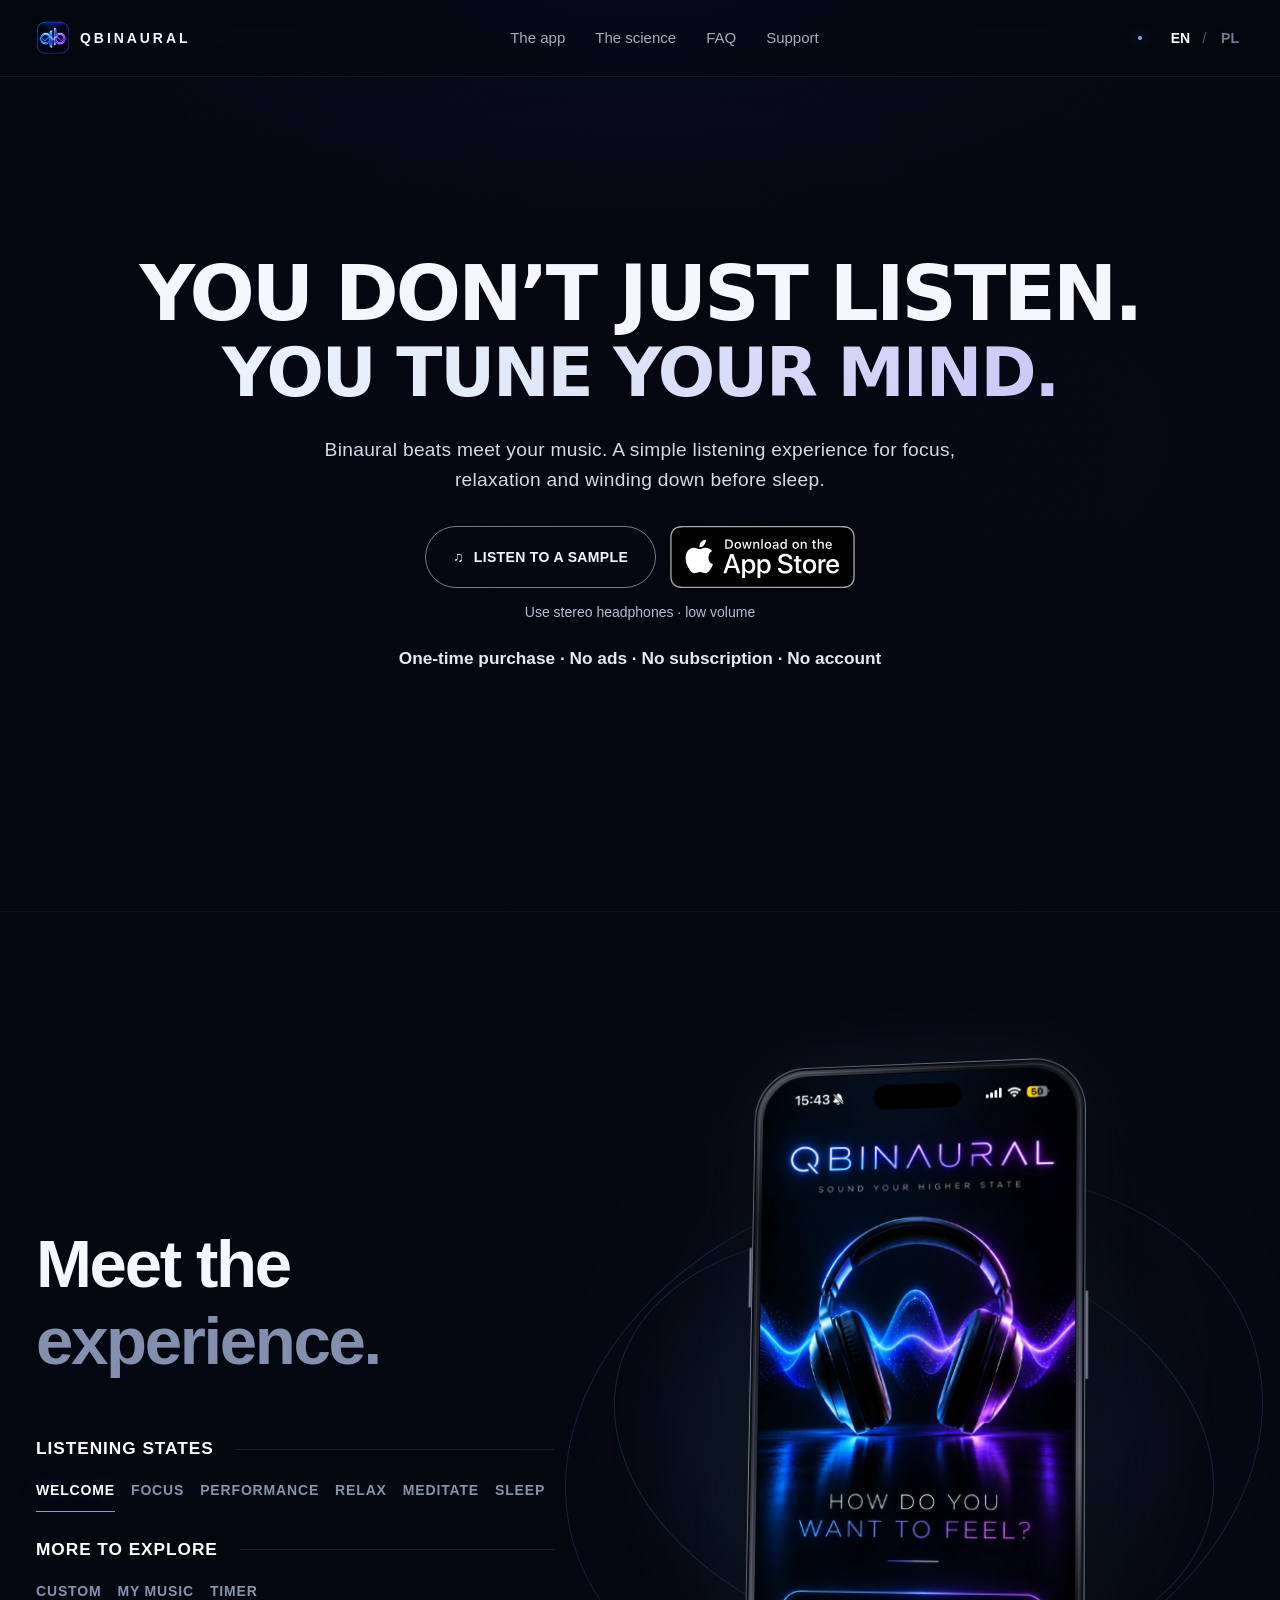
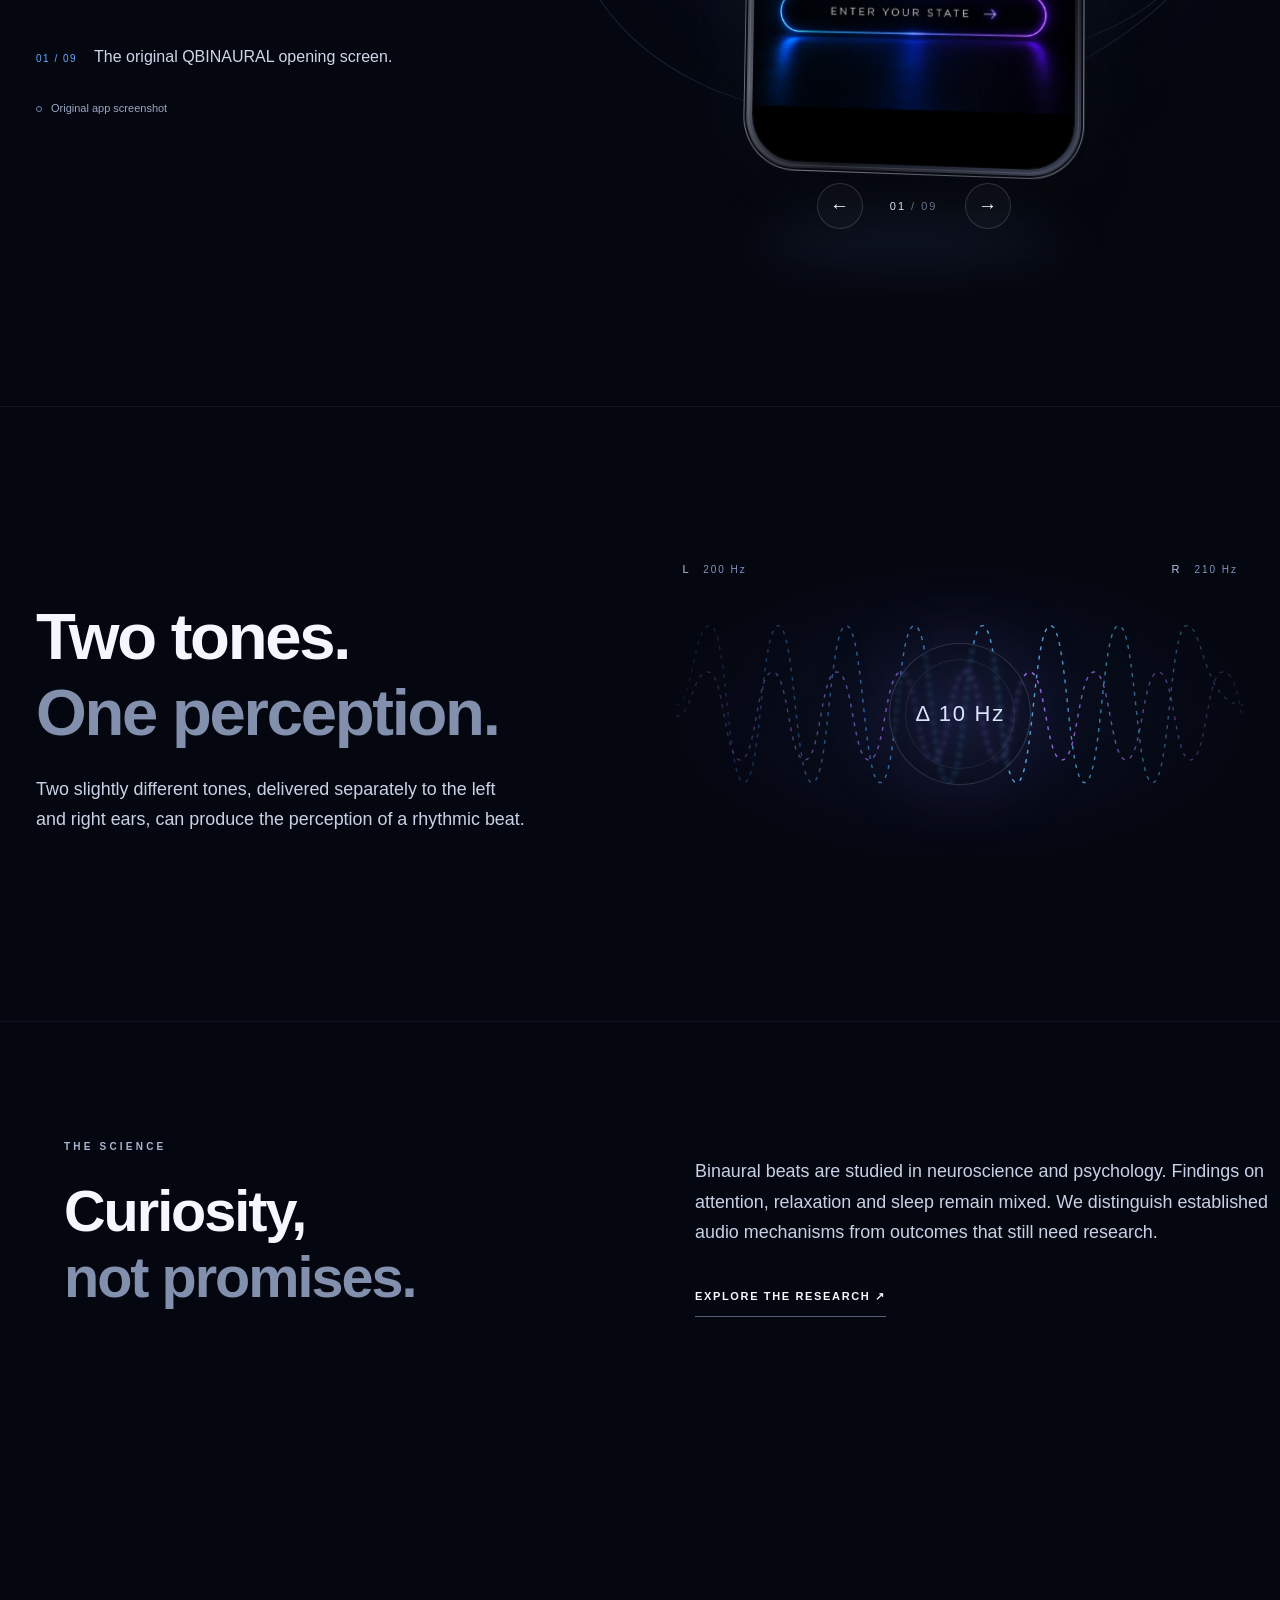
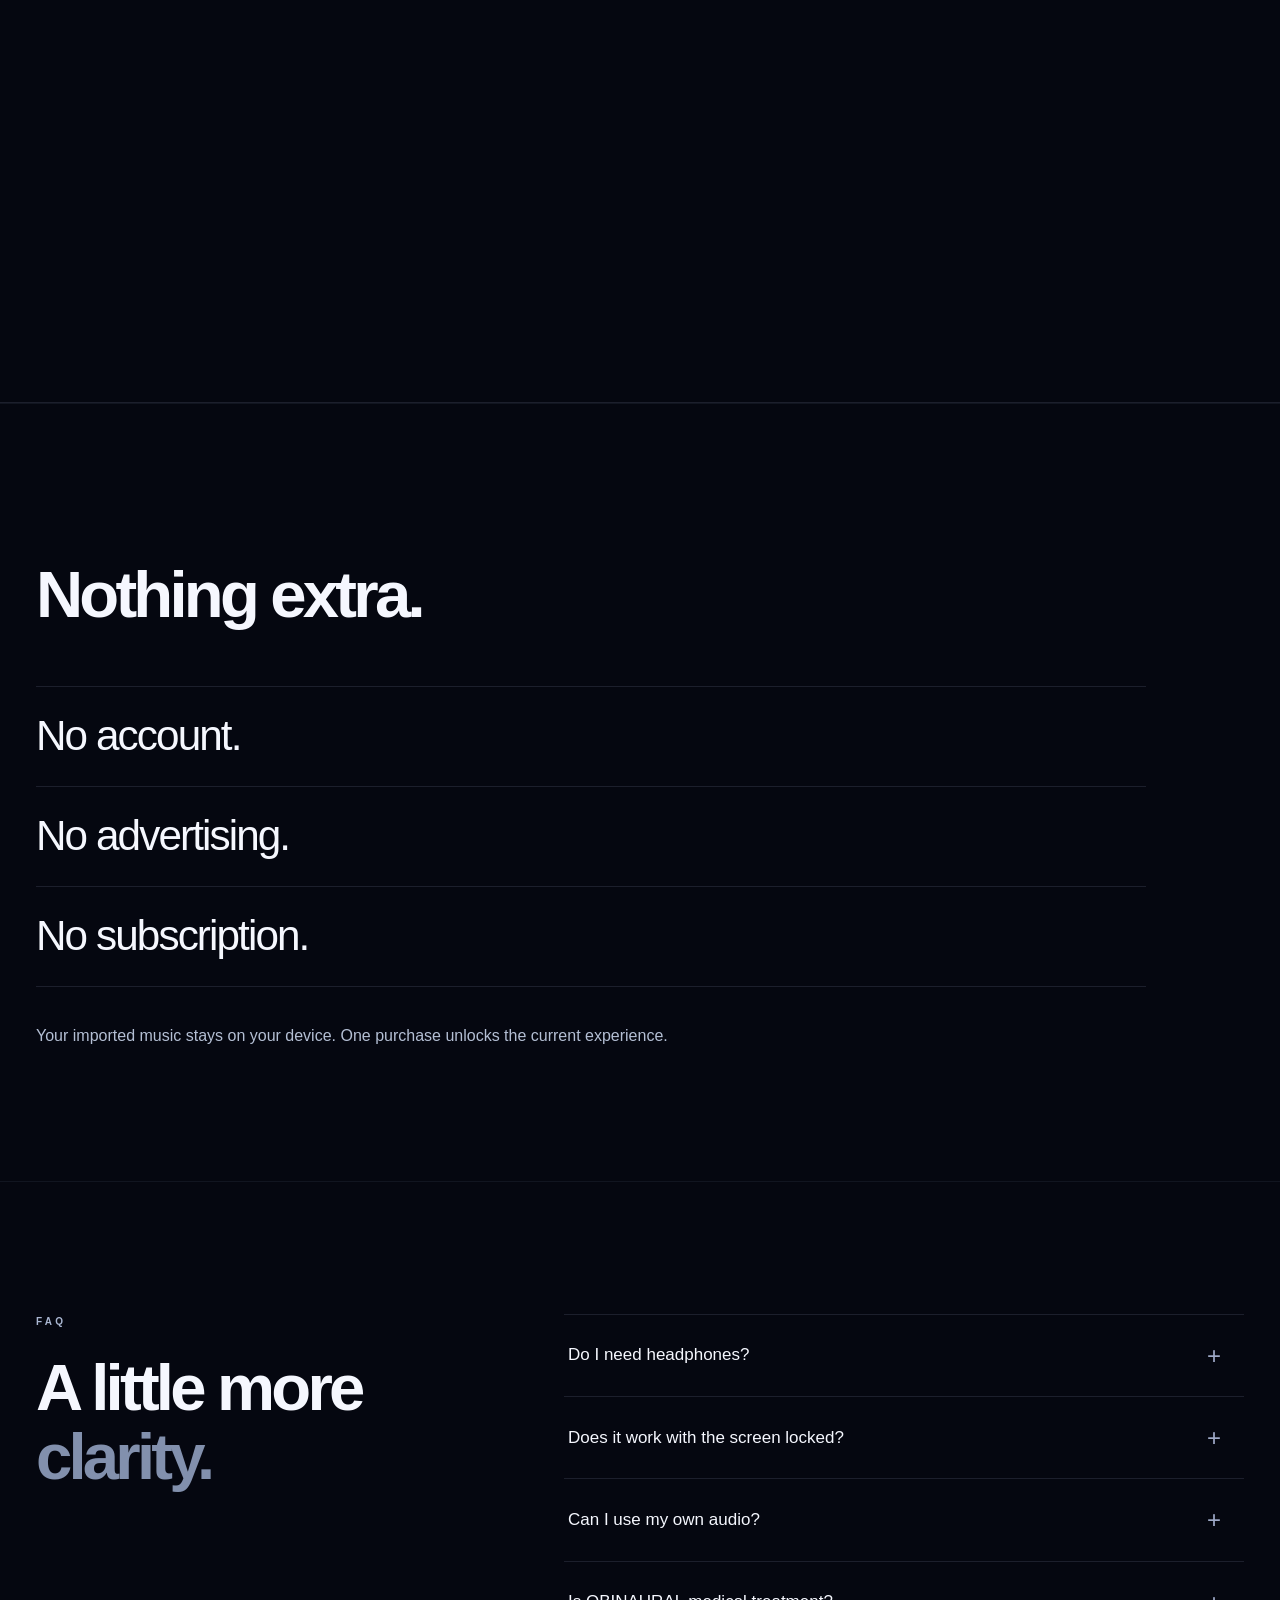
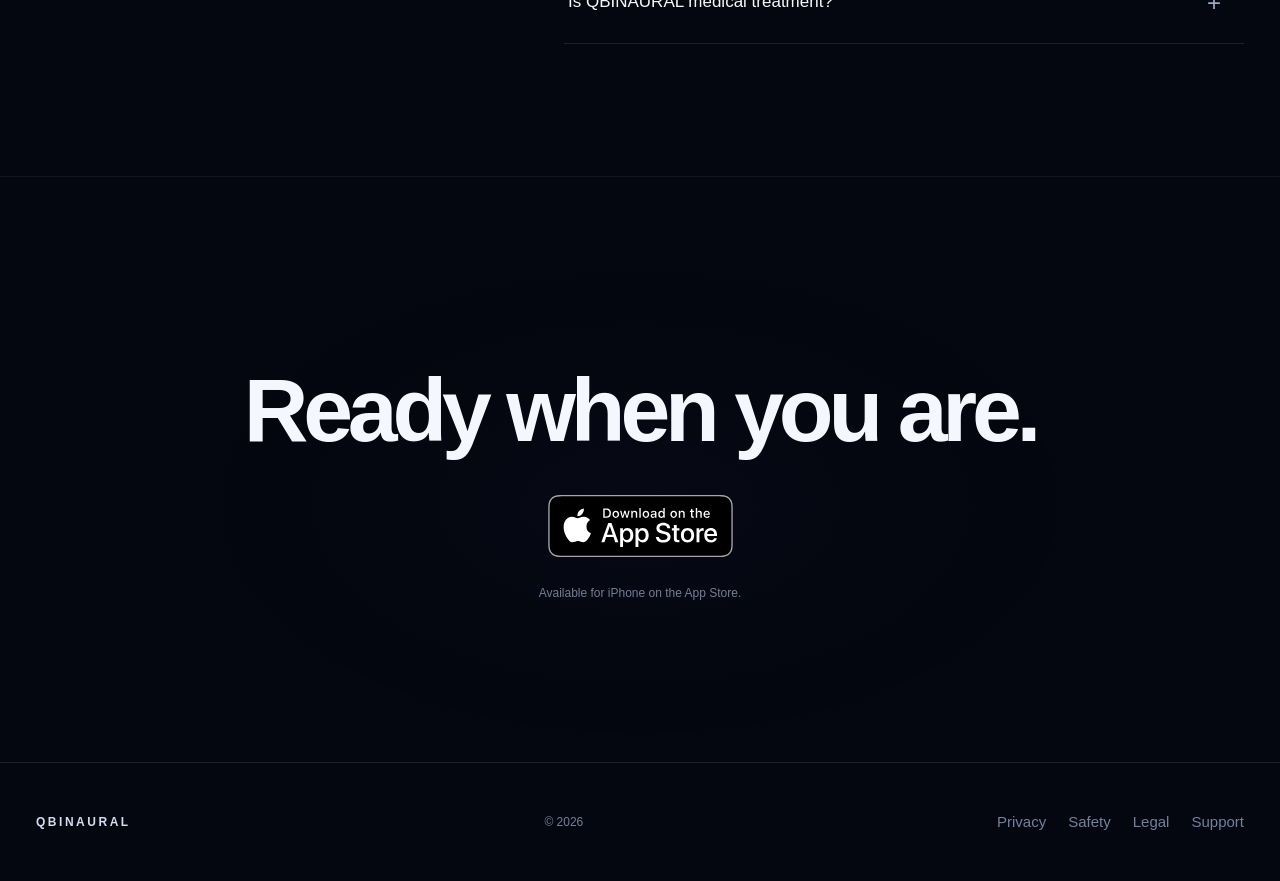
==== commit 9d641d1c: "Fix mobile screenshot bottom cropping and stabilize phone preview layout" ====
--- a/index.html
+++ b/index.html
@@ -222,8 +222,28 @@
  #experience .dynamic-island{width:67px!important;height:16px!important;top:7px!important;border-radius:12px!important}
 }
 
-/* Small mobile hero clearance below fixed navigation. */
-@media(max-width:760px){.hero .hero-content{transform:translateY(9px)!important}}
+/* Mobile: lift only the subpage navigation links, without moving hero or page sections. */
+@media(max-width:760px){.site-header .nav-mid{transform:translateY(-5px)!important}}
+
+/* Mobile-only navigation compactness and complete phone frame visibility. */
+@media(max-width:520px){
+ .site-header .nav-shell{gap:3px 10px!important;padding:5px 18px 5px!important;min-height:0!important}
+ .site-header .nav-mid{padding-bottom:0!important;margin:0!important}
+}
+@media(max-width:760px){
+ #experience .phone-stage{height:auto!important;min-height:0!important;padding-top:12px!important;padding-bottom:28px!important;overflow:visible!important}
+ #experience .iphone{align-self:center!important;flex-shrink:0!important}
+ #experience .mobile-state-guide{margin-top:8px!important}
+}
+
+/* Mobile phone: preserve complete original screenshots, including bottom controls. */
+@media(max-width:760px){
+ #experience .phone-display .phone-actual{object-fit:contain!important;object-position:center center!important}
+ #experience .phone-stage{grid-template-rows:auto!important;align-content:start!important;justify-items:center!important;margin-top:0!important;padding-top:12px!important;padding-bottom:20px!important;transform:none!important}
+ #experience .iphone{position:relative!important;grid-row:1!important;margin:0 auto!important}
+ #experience .phone-controls{grid-row:1!important}
+ #experience .mobile-state-guide{margin-top:16px!important}
+}
 </style>
 <style>
 /* QBINAURAL Premium 2.3 — full-page water-particle field (demo only). */
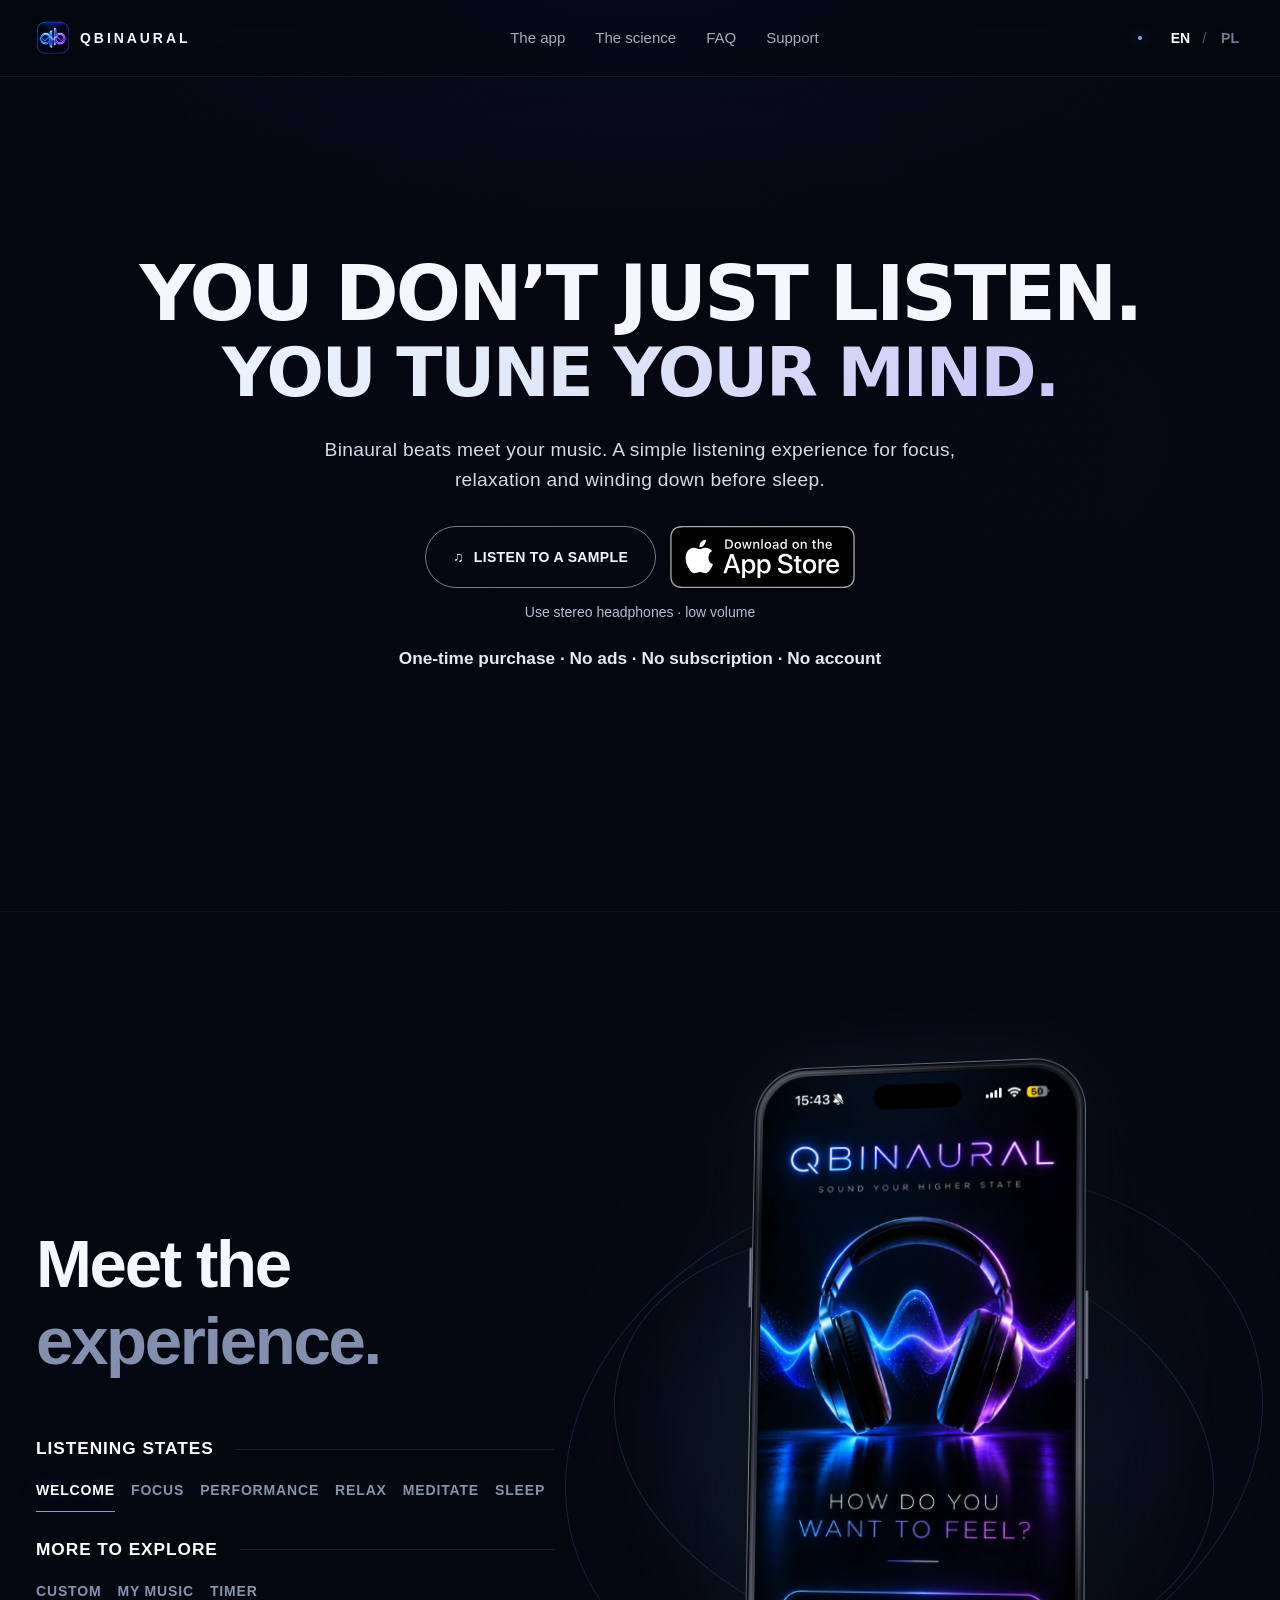
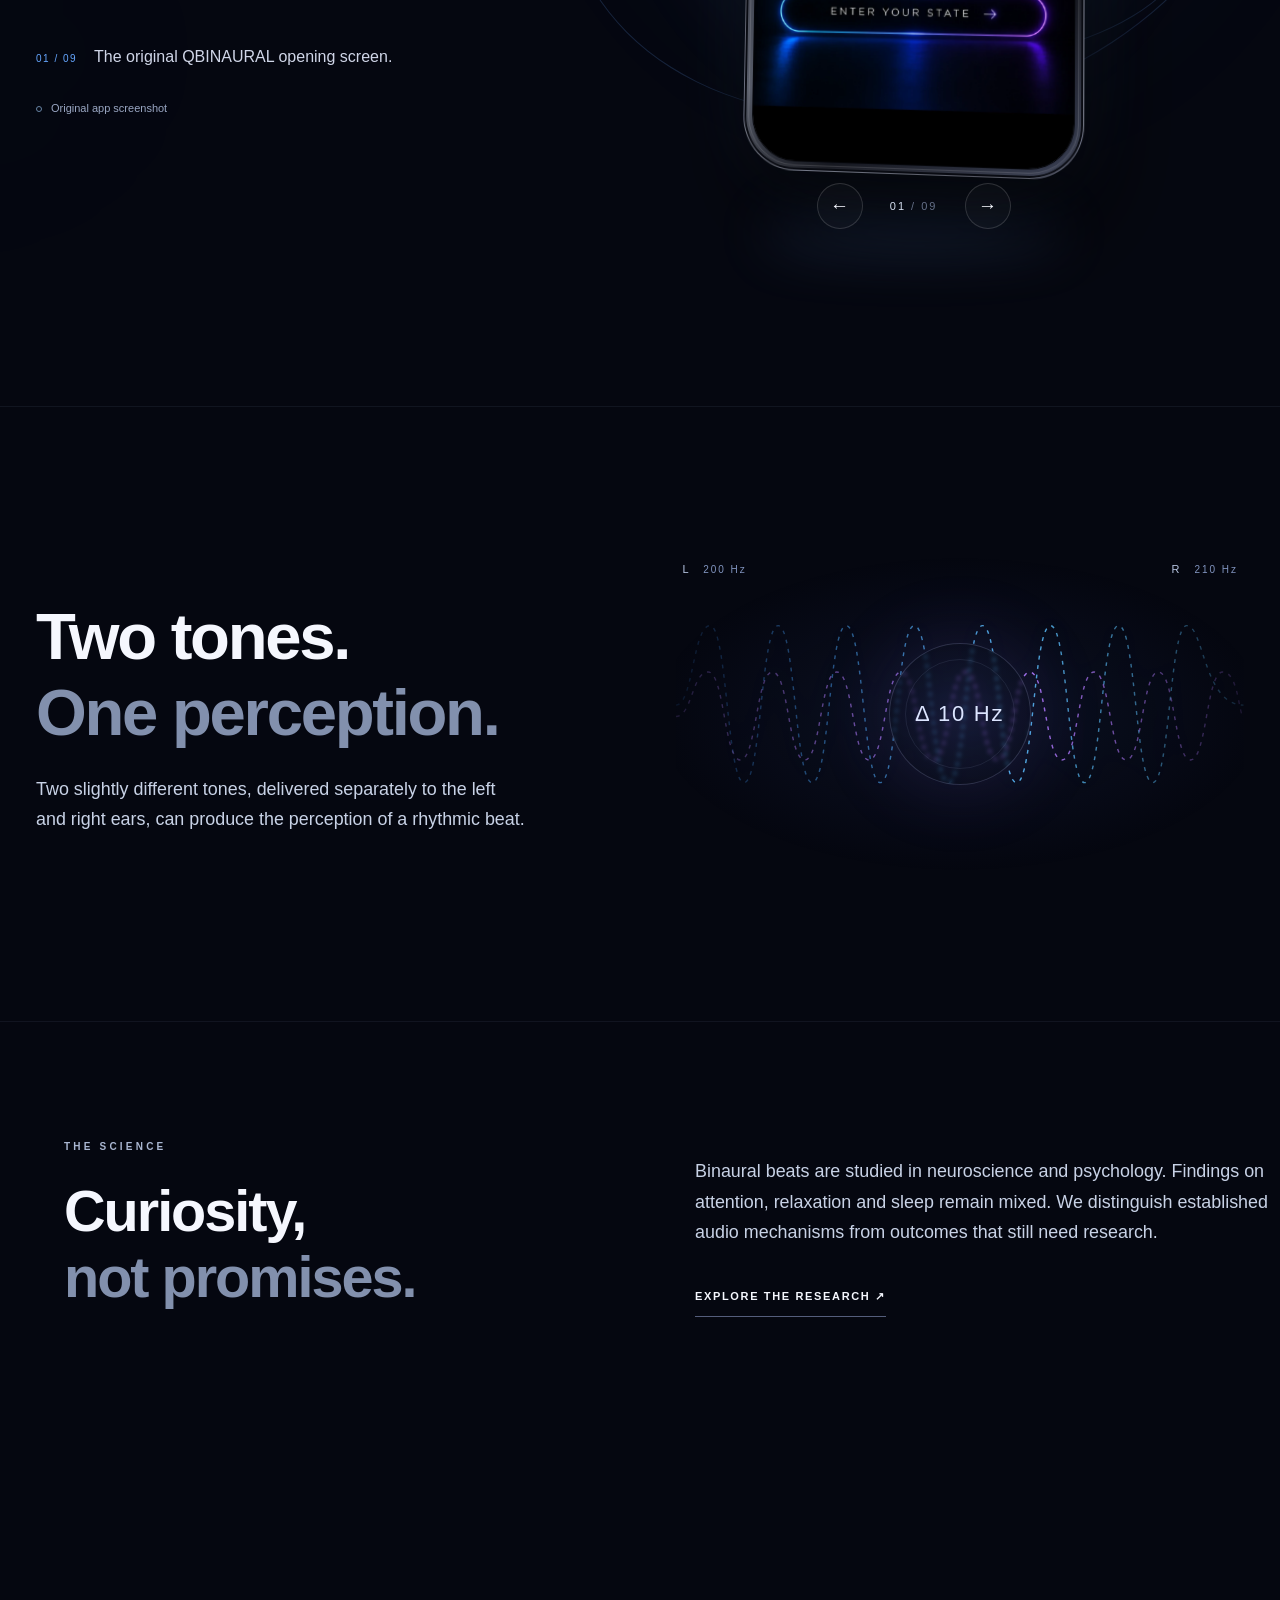
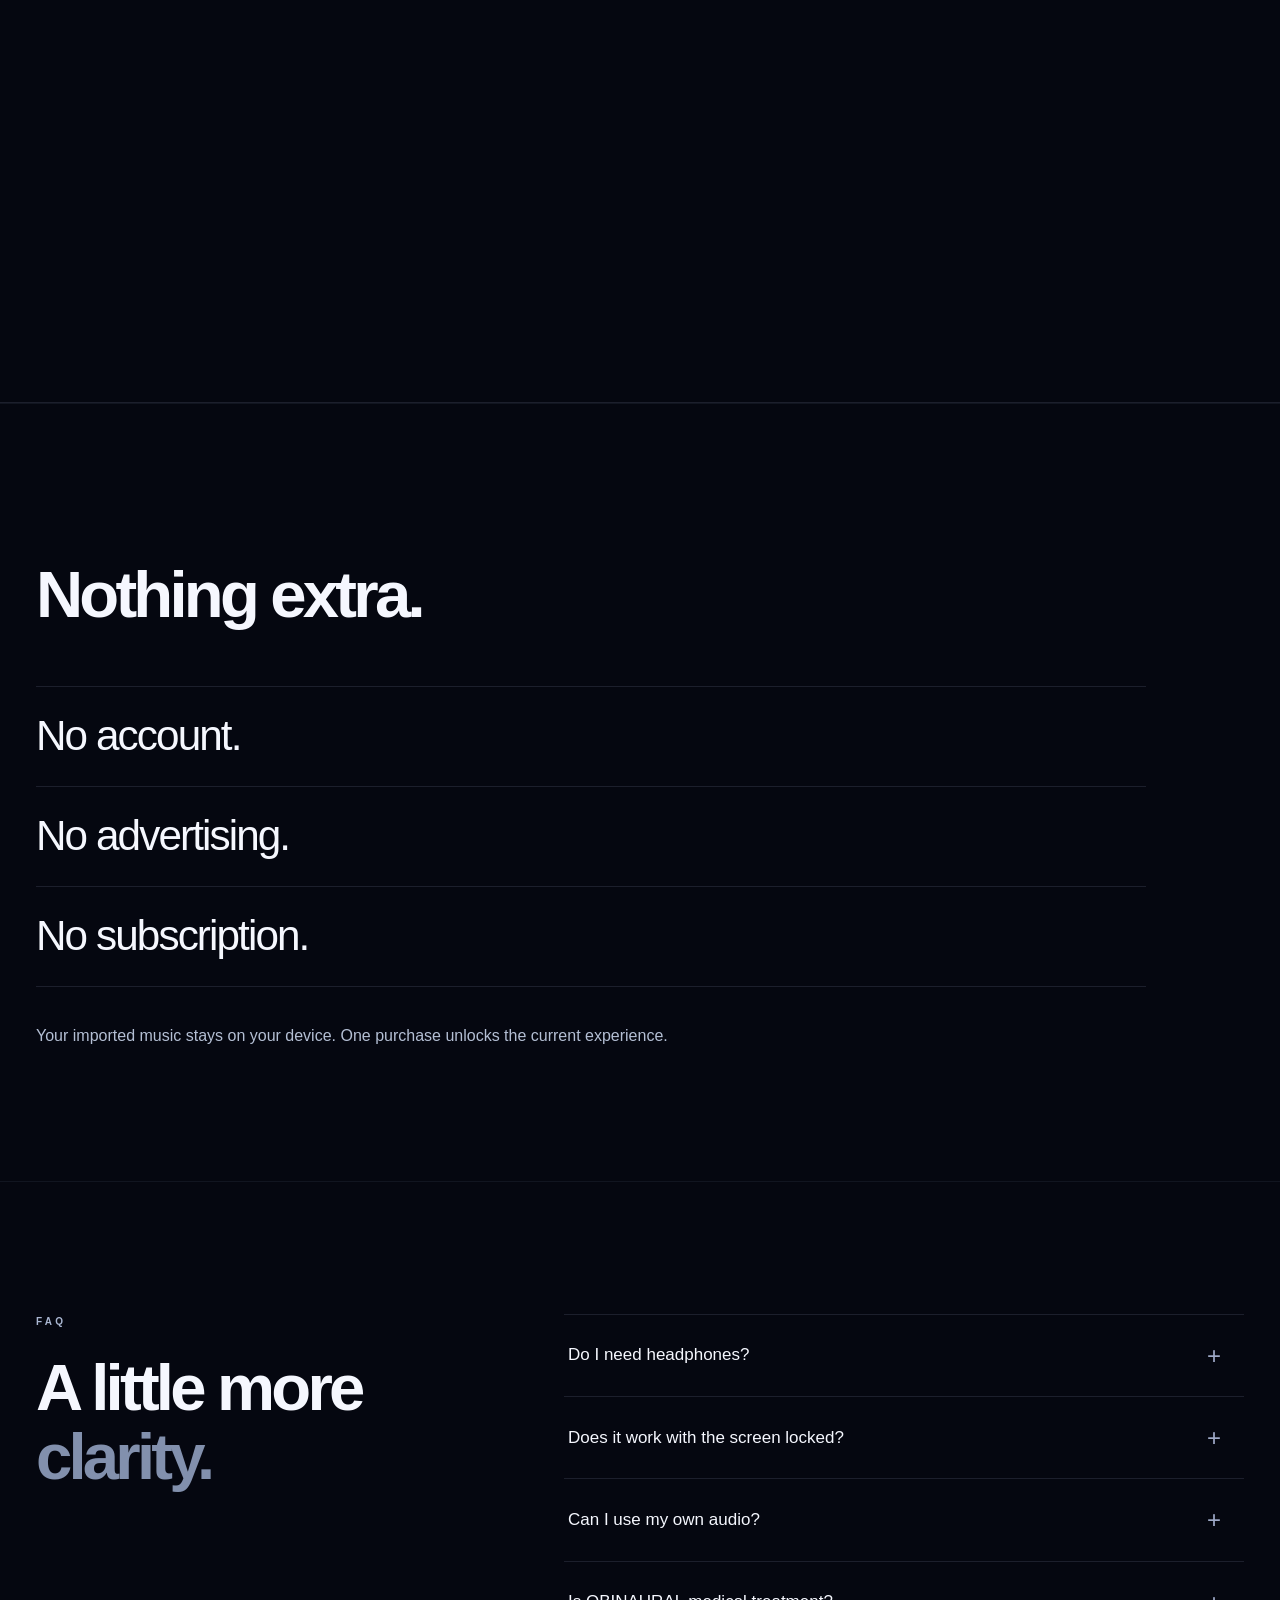
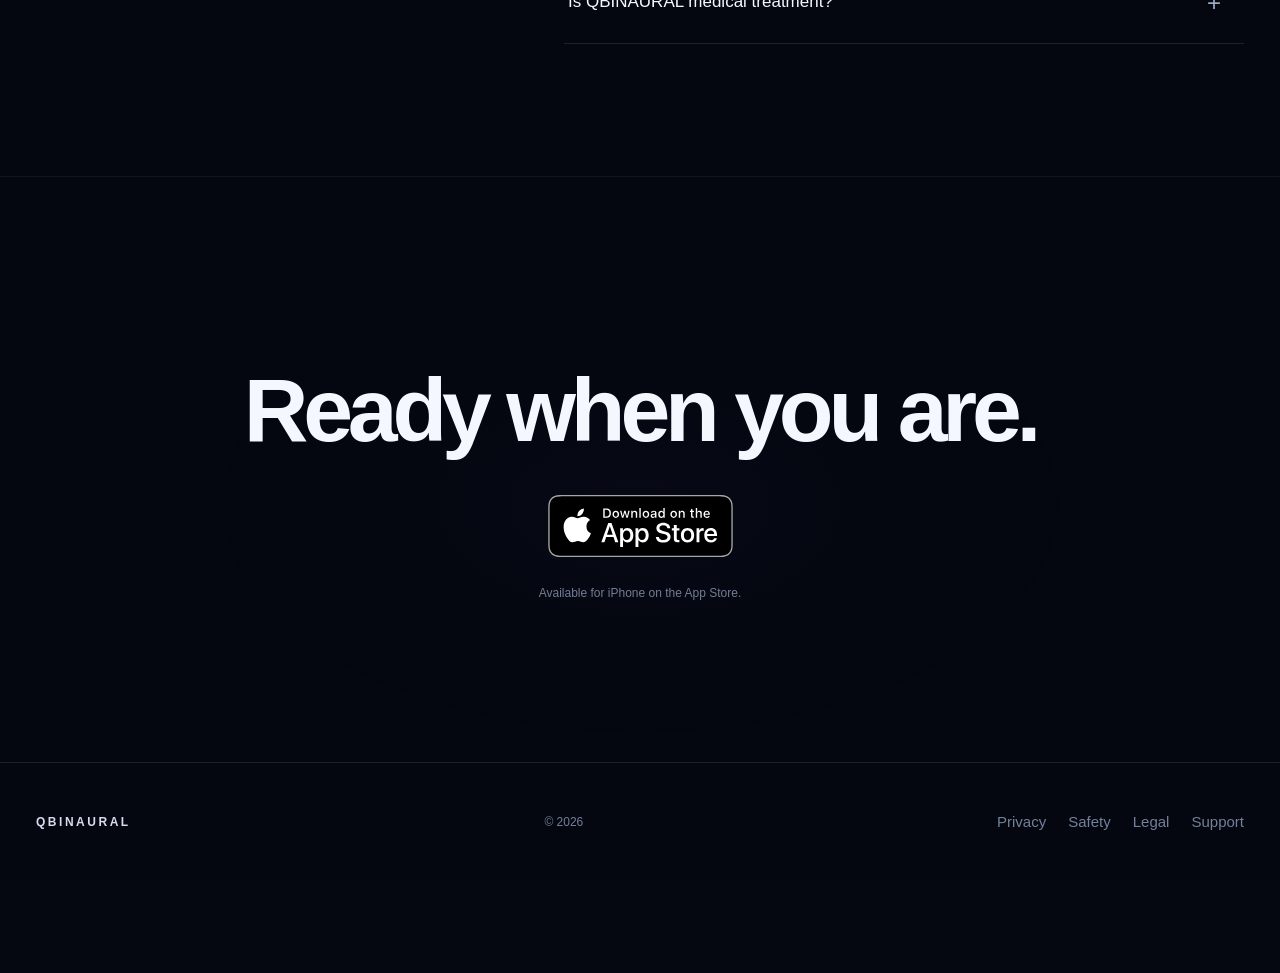
==== commit f6d2a392: "Add temporary Debuts ownership verification badge to homepage" ====
--- a/index.html
+++ b/index.html
@@ -631,6 +631,9 @@
 </main>
 <footer class="site-footer">
 <div class="wrap footer-inner"><a class="footer-brand" href="#top">QBINAURAL</a><span>© 2026</span><div class="footer-links"><a data-i18n="privacy" href="./privacy/">Privacy</a><a data-i18n="safety" href="./safety/">Safety</a><a data-i18n="legal" href="./legal/">Legal</a><a href="mailto:support@qbinaural.com">Support</a></div></div></footer>
+<!-- Temporary Debuts ownership verification badge; remove after verification. -->
+<div id="debuts-verification" style="display:flex;justify-content:center;padding:12px 16px 20px;background:#050711"><a href="https://debuts.app/apps/qbinaural?ref=badge" target="_blank" rel="noopener"><img src="https://debuts.app/badge/qbinaural?type=launched&amp;v=4656b2022aad46c4ed" alt="QBINAURAL on Debuts" width="250" height="60" loading="lazy" style="display:block;max-width:100%;height:auto" /></a></div>
+
 <script>
 (()=>{'use strict';
  const root=document.documentElement;
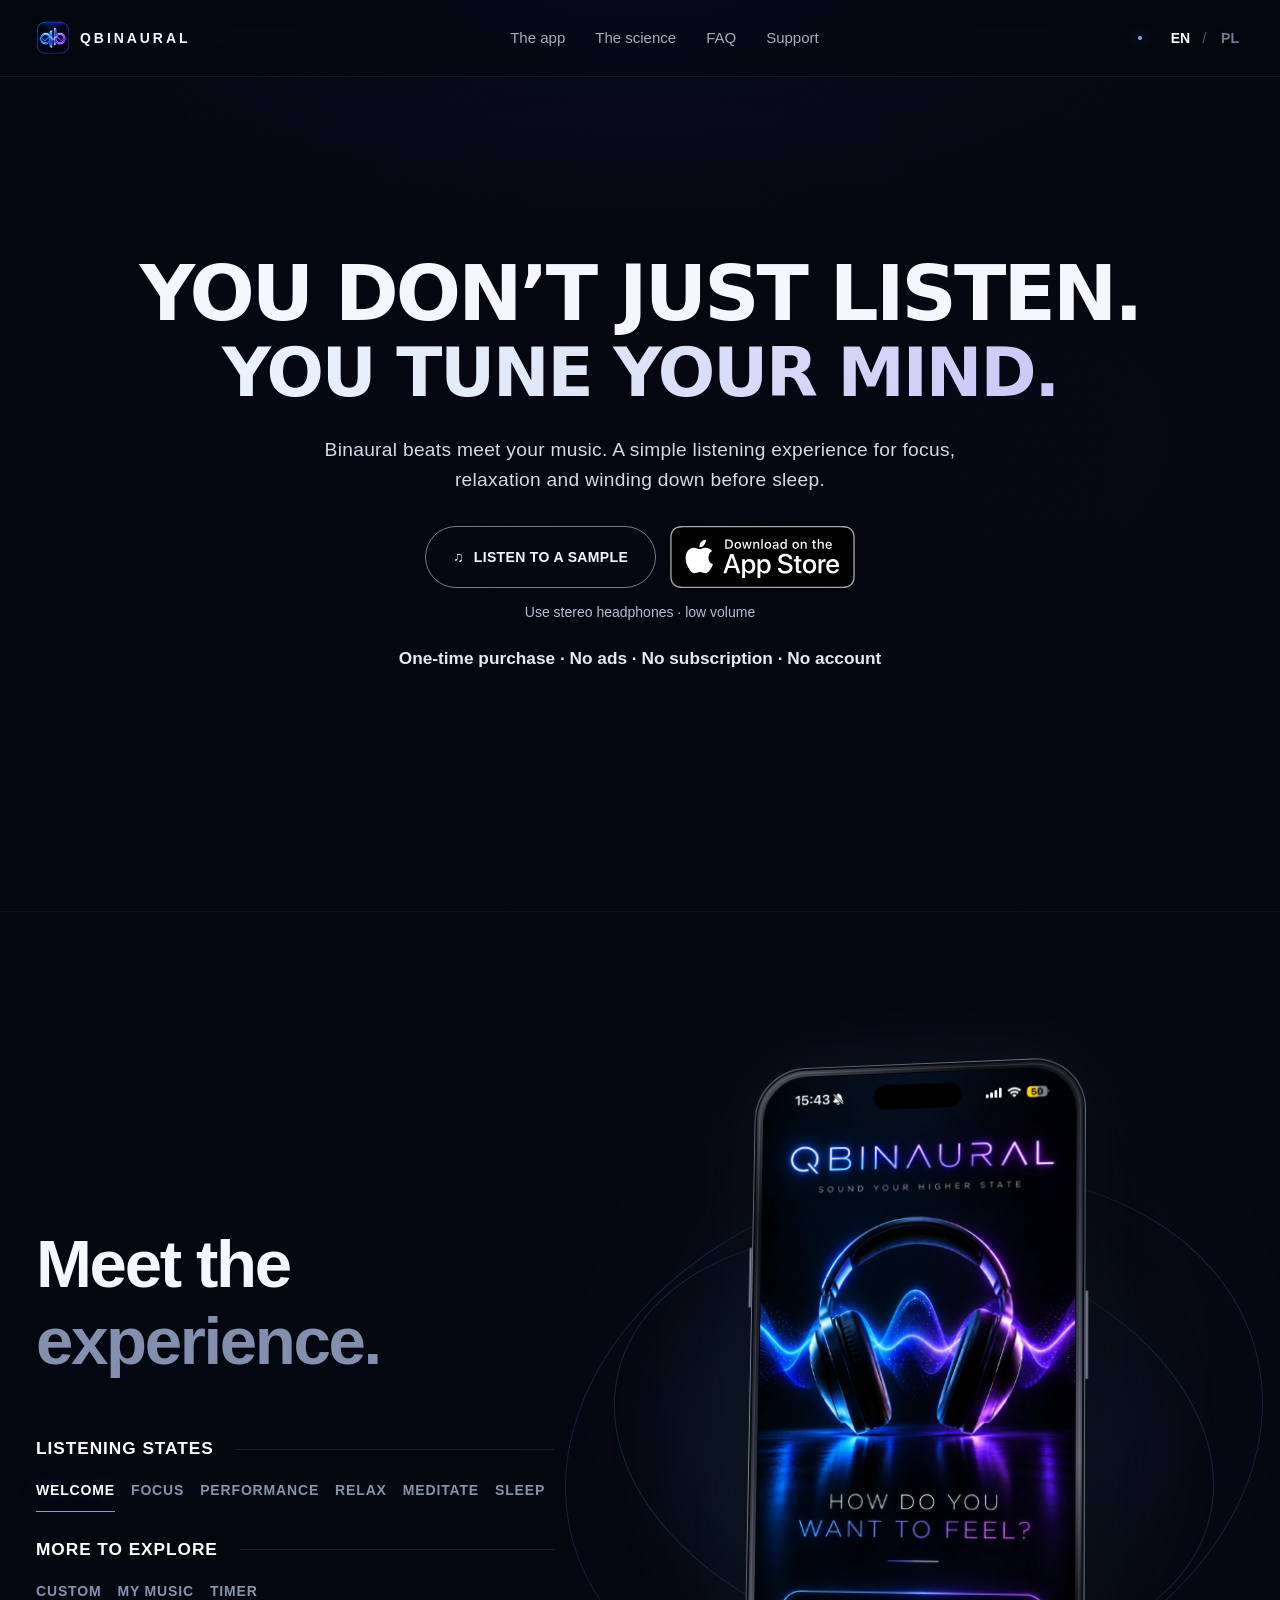
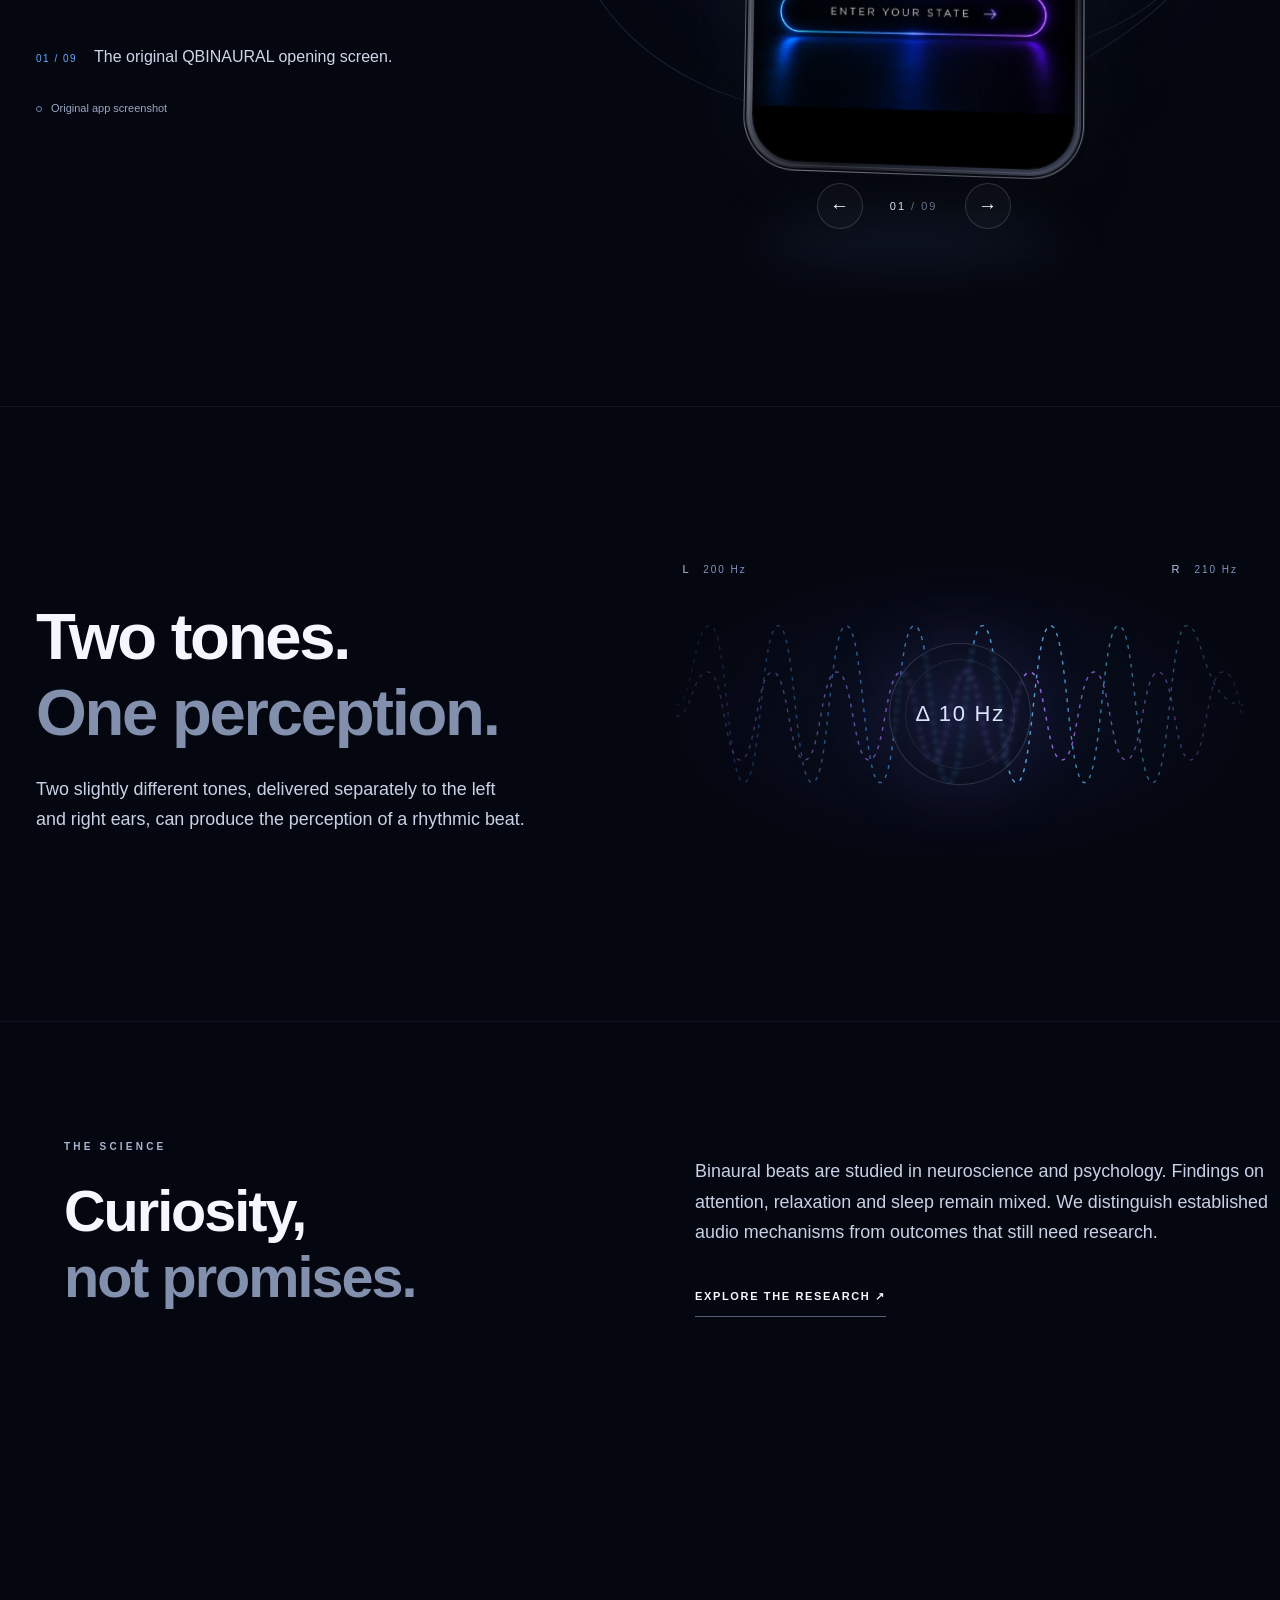
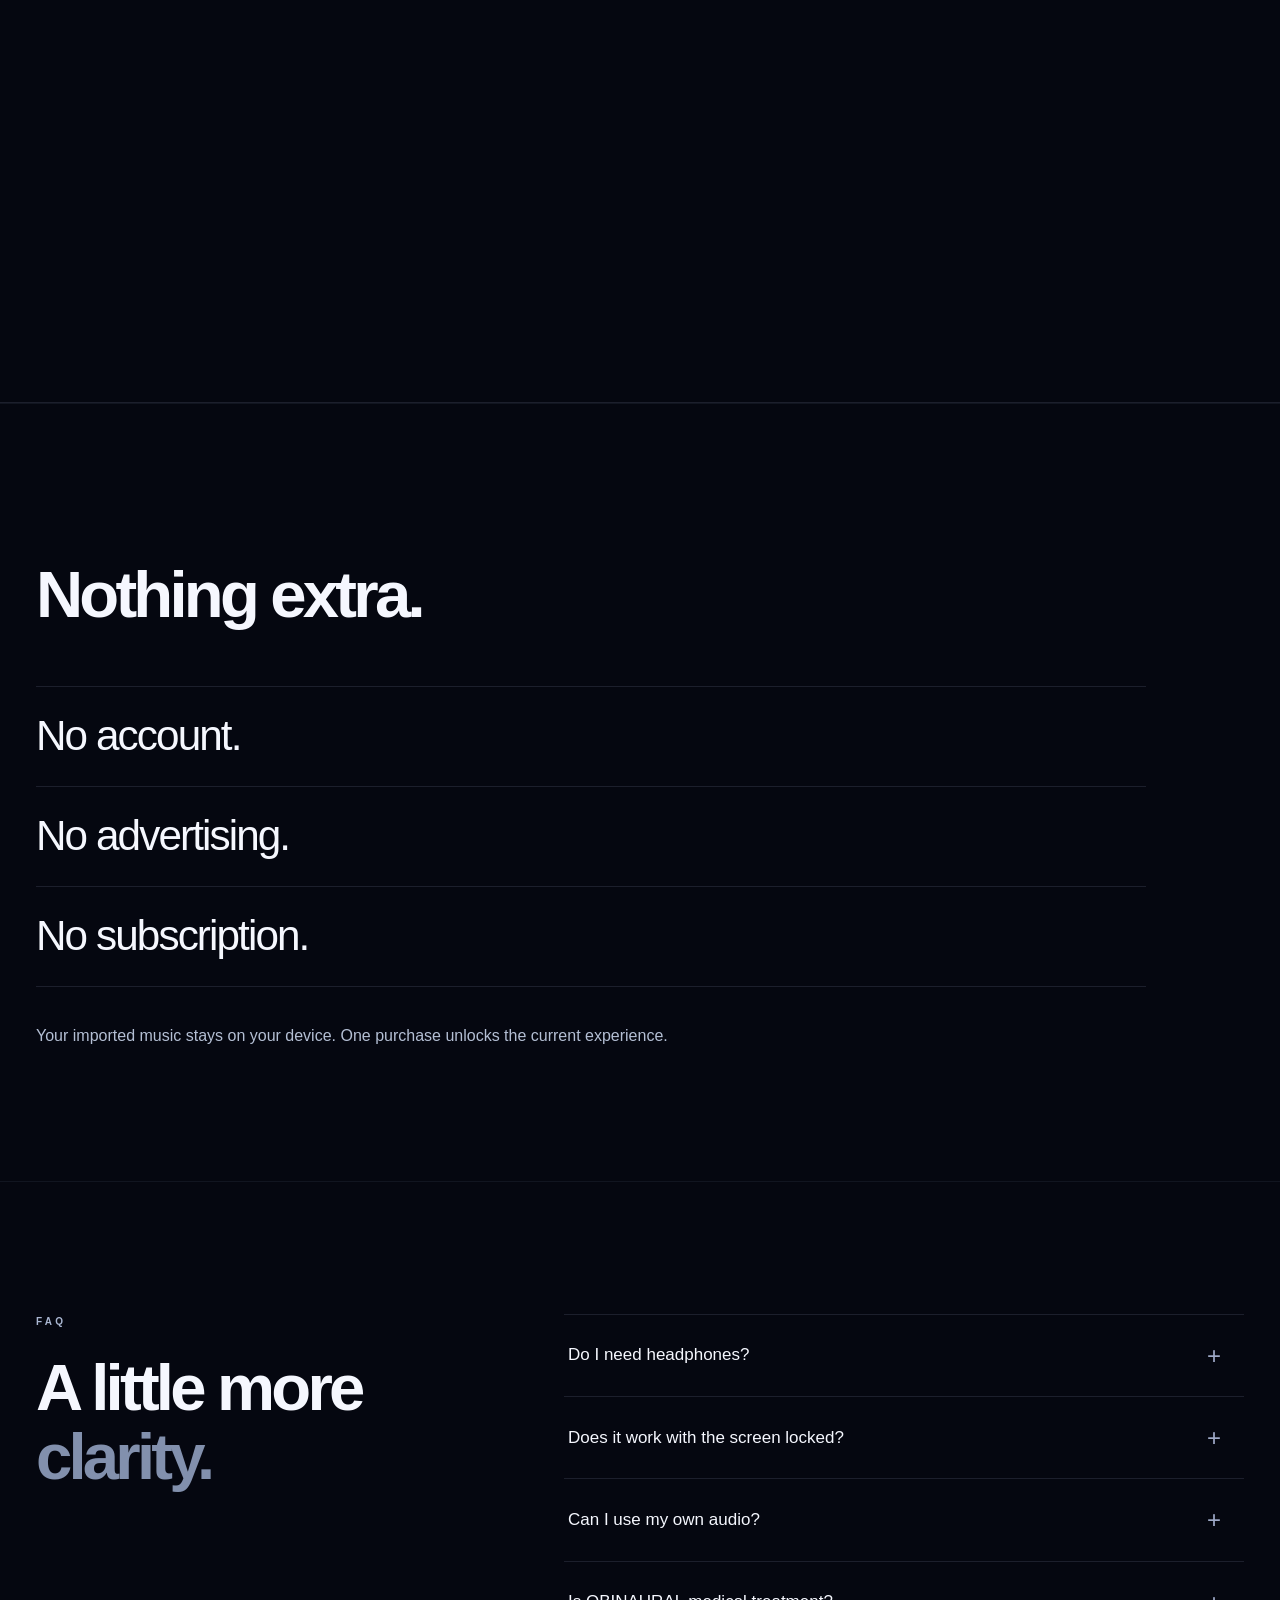
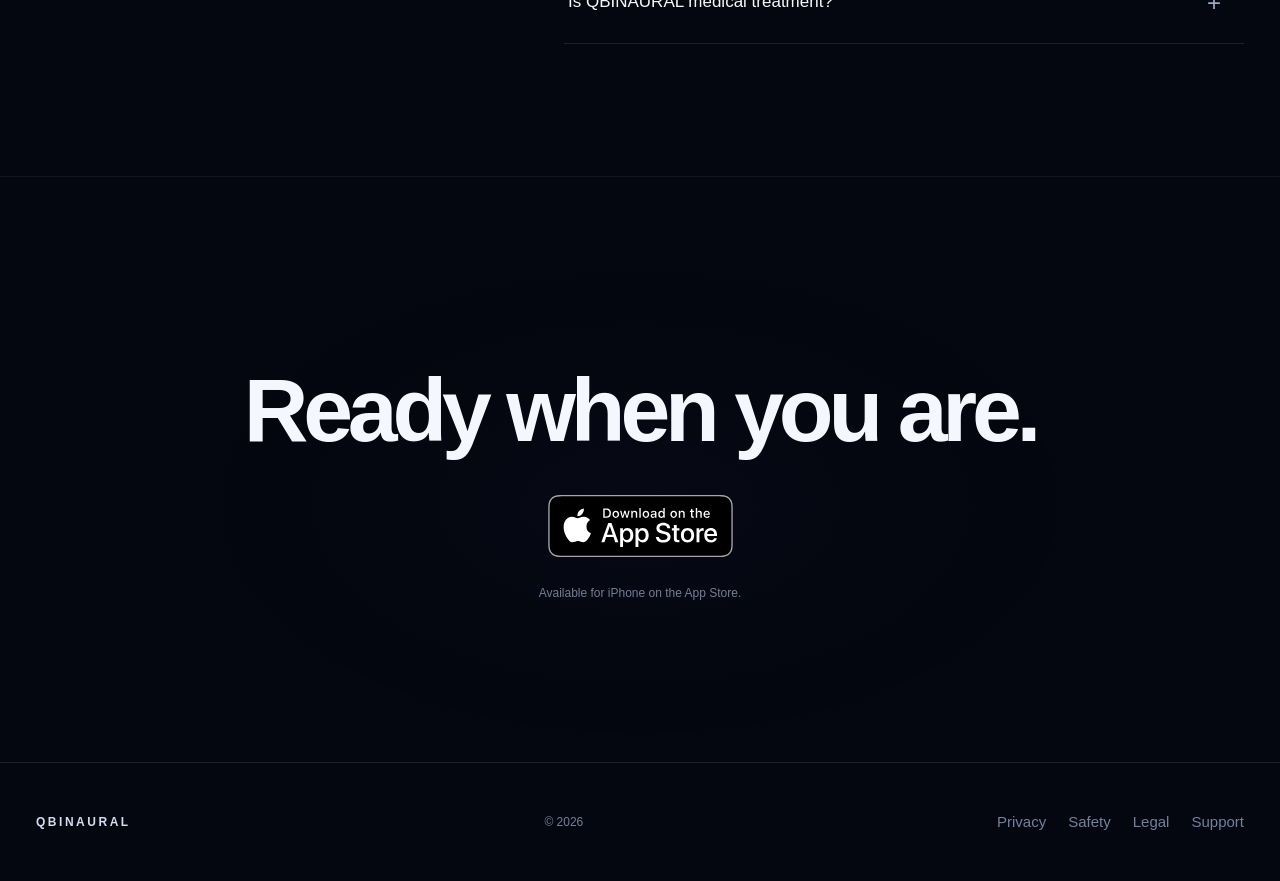
==== commit a5776e4d: "Remove temporary Debuts verification badge after ownership confirmation" ====
--- a/index.html
+++ b/index.html
@@ -631,8 +631,6 @@
 </main>
 <footer class="site-footer">
 <div class="wrap footer-inner"><a class="footer-brand" href="#top">QBINAURAL</a><span>© 2026</span><div class="footer-links"><a data-i18n="privacy" href="./privacy/">Privacy</a><a data-i18n="safety" href="./safety/">Safety</a><a data-i18n="legal" href="./legal/">Legal</a><a href="mailto:support@qbinaural.com">Support</a></div></div></footer>
-<!-- Temporary Debuts ownership verification badge; remove after verification. -->
-<div id="debuts-verification" style="display:flex;justify-content:center;padding:12px 16px 20px;background:#050711"><a href="https://debuts.app/apps/qbinaural?ref=badge" target="_blank" rel="noopener"><img src="https://debuts.app/badge/qbinaural?type=launched&amp;v=4656b2022aad46c4ed" alt="QBINAURAL on Debuts" width="250" height="60" loading="lazy" style="display:block;max-width:100%;height:auto" /></a></div>
 
 <script>
 (()=>{'use strict';
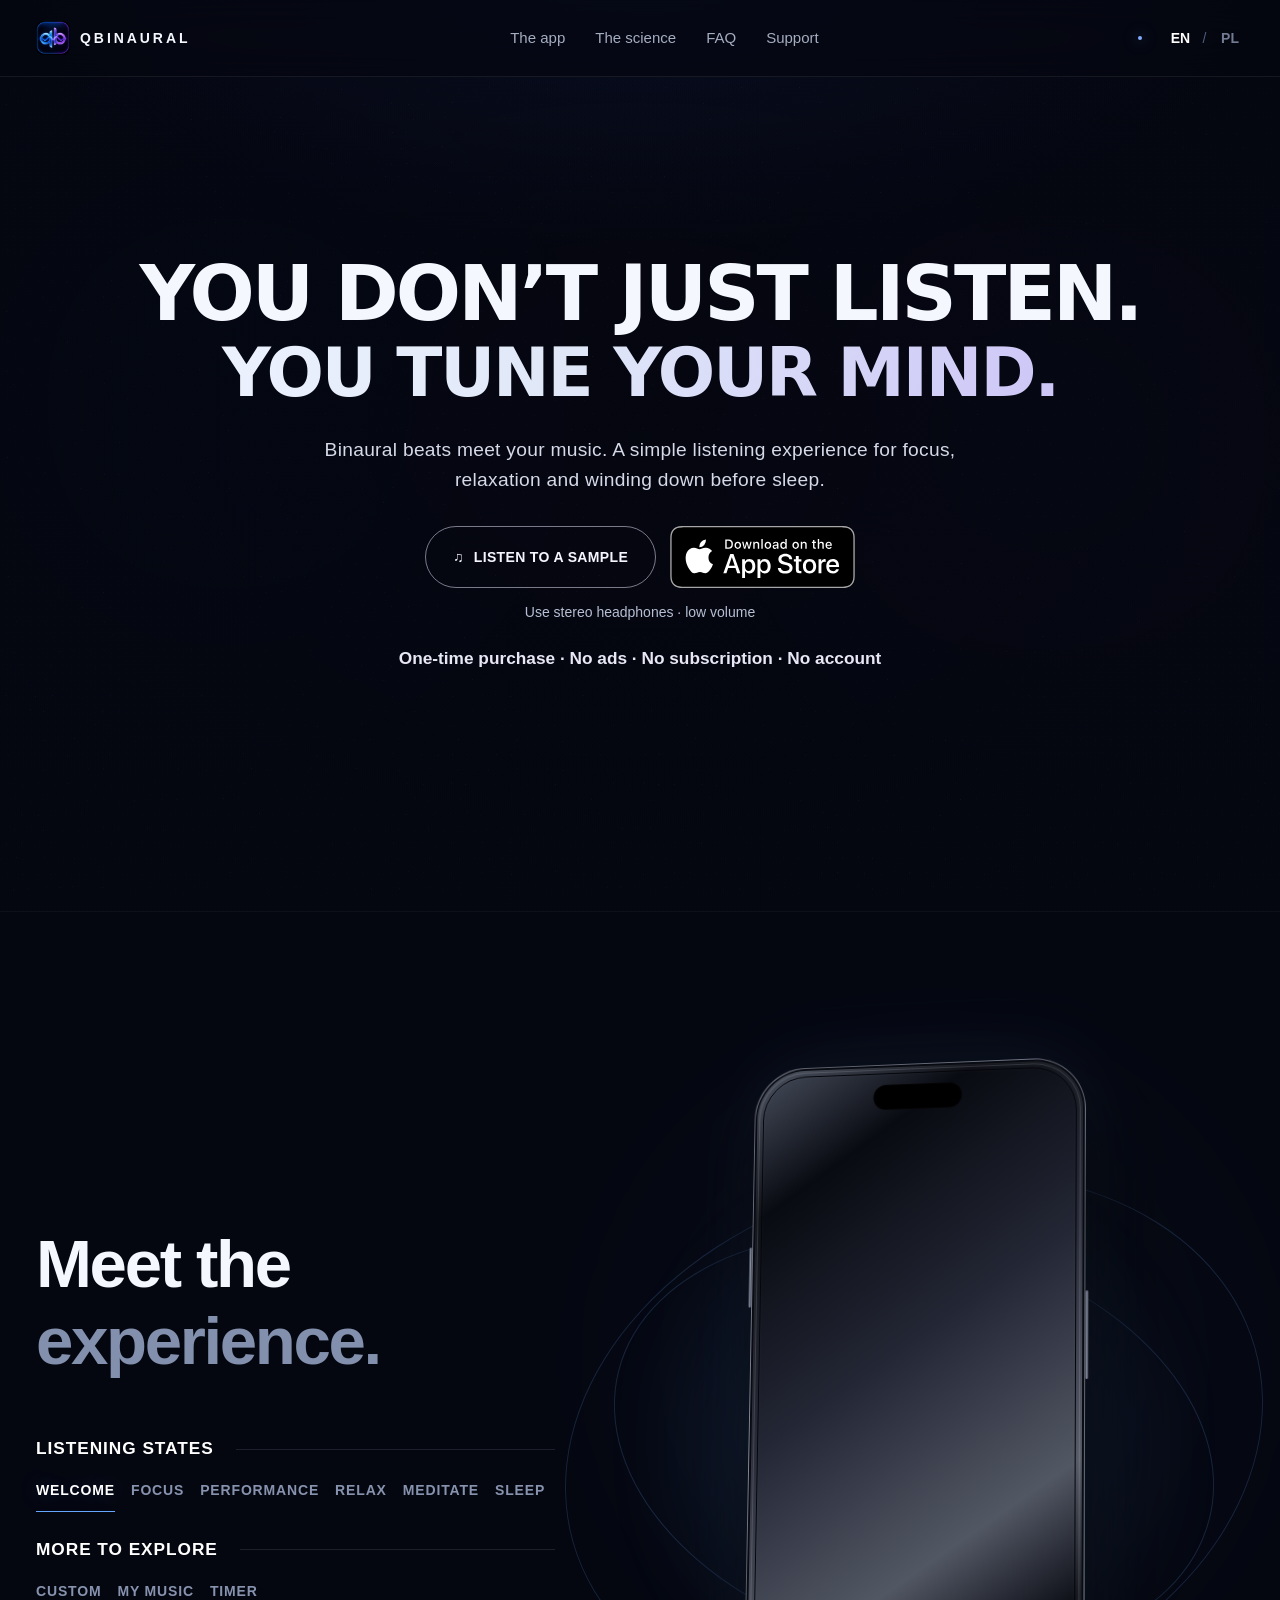
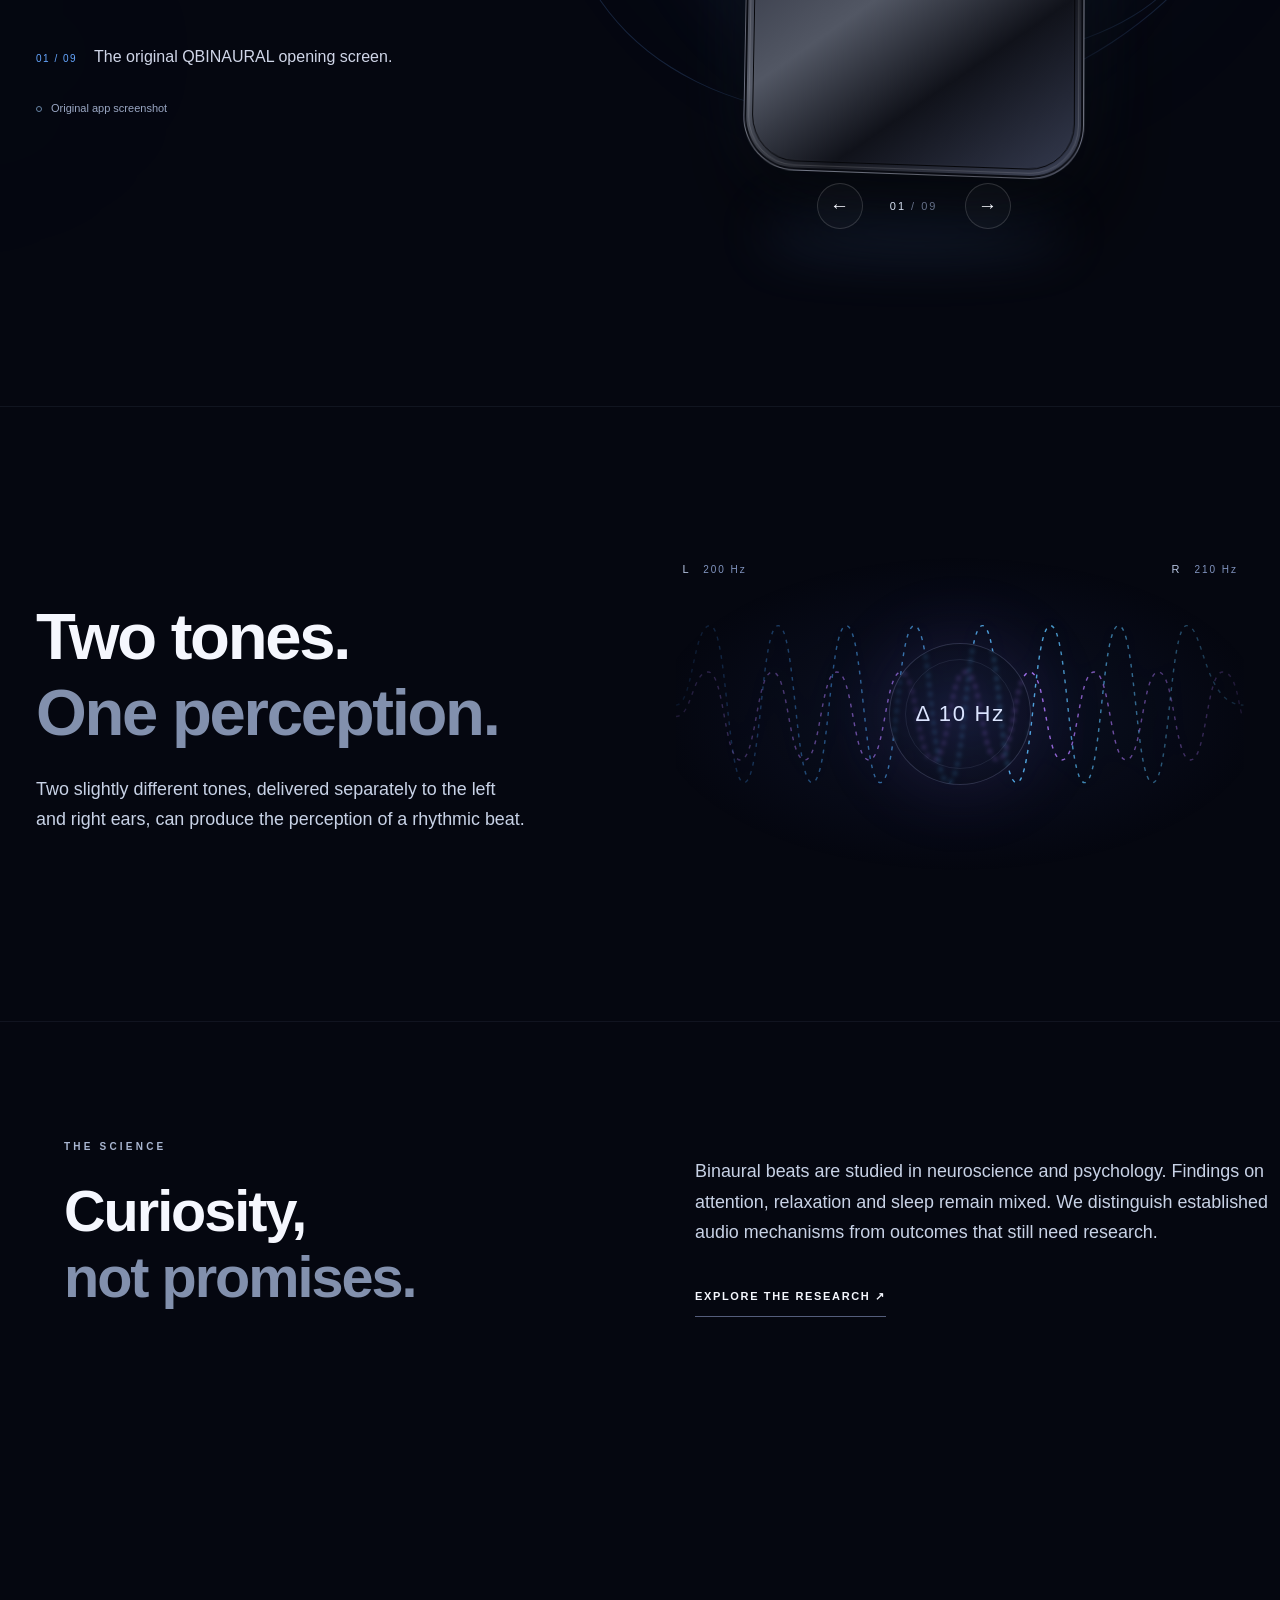
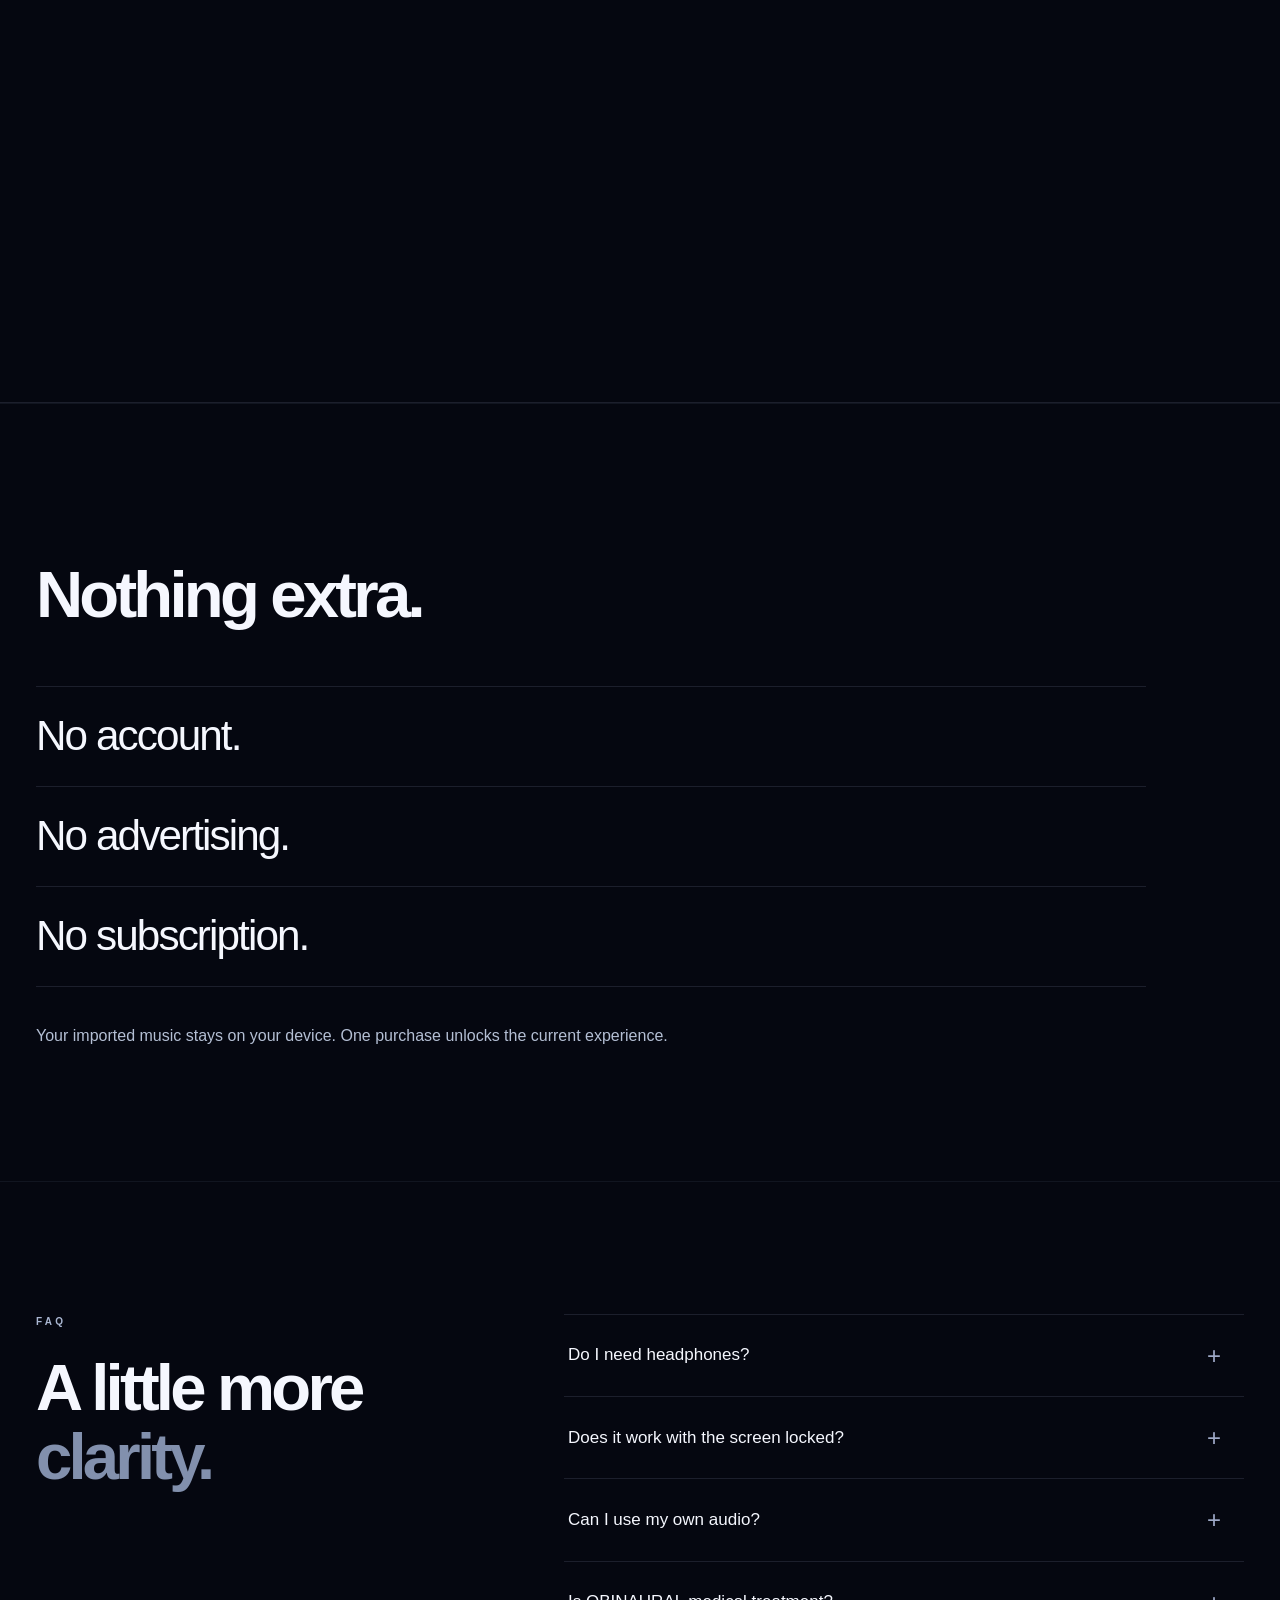
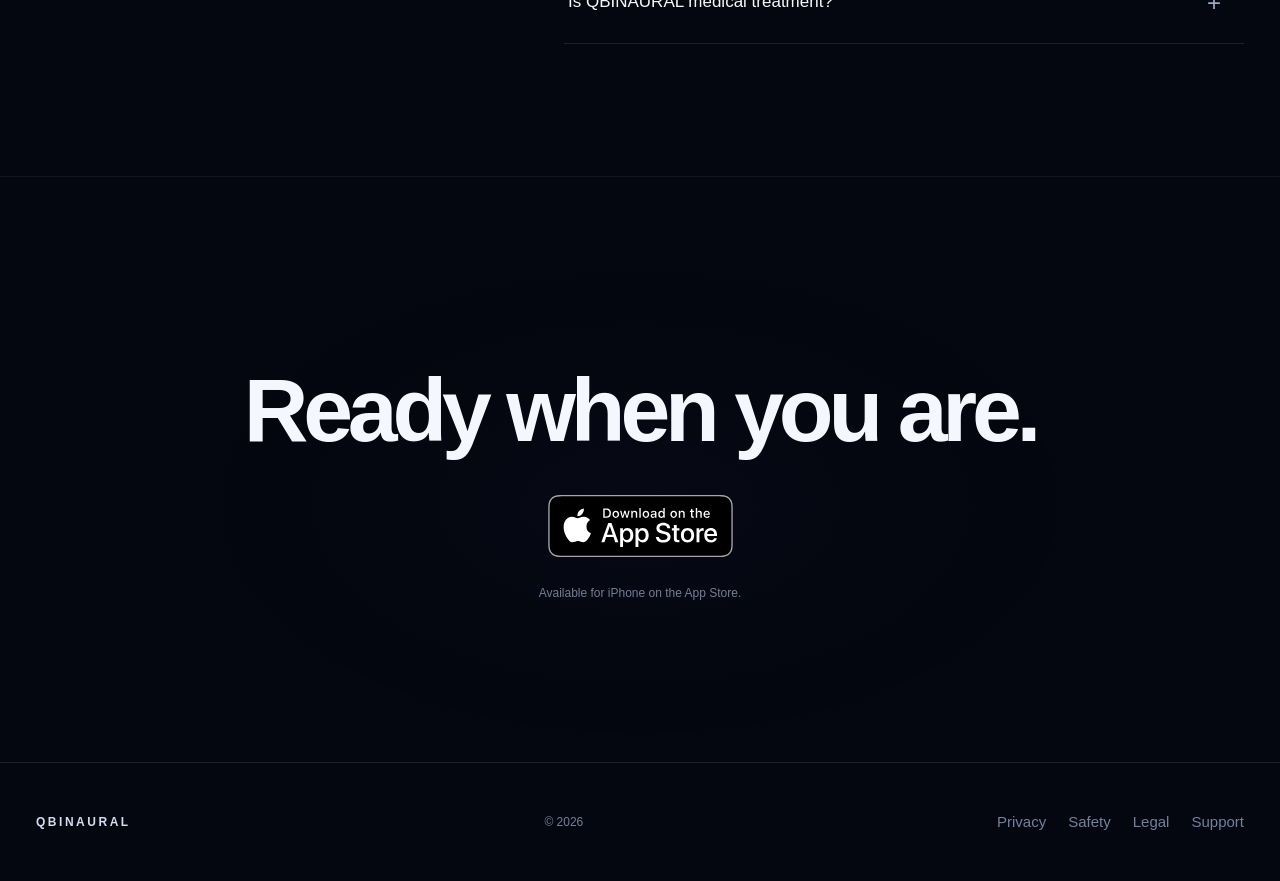
==== commit 6ee31973: "Reduce iPhone startup transfers and load app previews on demand" ====
--- a/index.html
+++ b/index.html
@@ -9,6 +9,7 @@
 <meta content="Explore binaural beats with QBINAURAL for focus, relaxation and sleep. Five listening modes, optional music and a simple iPhone app. No ads, accounts or subscriptions." name="description"/>
 <meta content="QBINAURAL — Sound Your Higher State" property="og:title"/>
 <meta content="Five listening states. One personal sound experience." property="og:description"/>
+<script type="module" src="/assets/home.js"></script>
 <title>Binaural Beats App for Focus, Relaxation &amp; Sleep | QBINAURAL</title>
 <style>
 :root{color-scheme:dark;--base:#050711;--white:#f5f7fe;--muted:#9da6bc;--soft:#778198;--line:rgba(185,195,234,.13);--cyan:#54b9ff;--purple:#9b74f5;--accent:#6c9ffc;--accent-rgb:108,159,252;--max:1240px;--ease:cubic-bezier(.19,1,.22,1)}
@@ -299,7 +300,17 @@
 }
 
 </style>
-<script>try{const l=localStorage.getItem('qb-language');document.documentElement.dataset.language=(l==='pl'||l==='en')?l:(navigator.language||'en').toLowerCase().startsWith('pl')?'pl':'en';document.documentElement.lang=document.documentElement.dataset.language}catch(e){}</script>
+<script>
+(() => {
+  let language = new URLSearchParams(location.search).get('lang');
+  if (language !== 'pl' && language !== 'en') {
+    try { language = localStorage.getItem('qb-language'); } catch {}
+  }
+  if (language !== 'pl' && language !== 'en') language = (navigator.language || 'en').toLowerCase().startsWith('pl') ? 'pl' : 'en';
+  document.documentElement.lang = language;
+  document.documentElement.dataset.language = language;
+})();
+</script>
 <style id="qb-accessibility-refinements">
 /* Smaller, proportional iPhone on desktop and mobile */
 .iphone { width: clamp(245px, 22vw, 300px); }
@@ -353,7 +364,8 @@
 @media(max-width:365px){.nav-mid{gap:6px;font-size:10px}.brand-name{font-size:9px}.nav-shell{gap:4px}}
 </style>
 <link rel="canonical" href="https://qbinaural.com/?lang=en">
-<link href="/assets/qbinaural-icon.png" rel="icon" type="image/png"/>
+<link href="/assets/qb-mark-96.png" rel="icon" sizes="96x96" type="image/png"/>
+<link href="/assets/qb-touch-180.png" rel="apple-touch-icon" sizes="180x180"/>
 <style>
 /* Premium navigation visibility and responsive device sizing */
 :root{scroll-padding-top:88px}
@@ -537,13 +549,25 @@
 .store-status .official-app-store-badge{width:185px}
 .badge-fallback{background:#000;color:white;border:1px solid #aaa;border-radius:8px;padding:12px 18px;font:600 15px/1.2 -apple-system,BlinkMacSystemFont,Arial,sans-serif}
 @media(max-width:480px){.official-app-store-badge,.store-status .official-app-store-badge{width:174px}}
-</style><style>.hero-store-button .badge-fallback,.qb-store-link .badge-fallback{align-items:center;justify-content:center;min-height:44px;padding:10px 18px;background:#050505;color:white;border:1px solid #aaa;border-radius:8px;font:600 14px/1.2 -apple-system,BlinkMacSystemFont,"Segoe UI",sans-serif;text-align:center}.official-app-store-badge{max-width:100%;height:auto}</style><link href="https://qbinaural.com/?lang=pl" hreflang="pl" rel="alternate"/><link href="https://qbinaural.com/?lang=en" hreflang="en" rel="alternate"/><link href="https://qbinaural.com/?lang=en" hreflang="x-default" rel="alternate"/></head>
-<body>
+</style><style>.hero-store-button .badge-fallback,.qb-store-link .badge-fallback{align-items:center;justify-content:center;min-height:44px;padding:10px 18px;background:#050505;color:white;border:1px solid #aaa;border-radius:8px;font:600 14px/1.2 -apple-system,BlinkMacSystemFont,"Segoe UI",sans-serif;text-align:center}.official-app-store-badge{max-width:100%;height:auto}</style><link href="https://qbinaural.com/?lang=pl" hreflang="pl" rel="alternate"/><link href="https://qbinaural.com/?lang=en" hreflang="en" rel="alternate"/><link href="https://qbinaural.com/?lang=en" hreflang="x-default" rel="alternate"/><style>
+[data-store-badge]:not([src]) { display: none; }
+#phone-image[hidden] { display: none !important; }
+.phone-tap-next { touch-action: pan-y pinch-zoom; }
+@media (pointer: coarse), (hover: none), (prefers-reduced-motion: reduce) {
+  .water-field, .hero-glow, .ambient-blob, .outro-aura, .phone-shadow { display: none !important; }
+  .site-header { background: #070a17; -webkit-backdrop-filter: none; backdrop-filter: none; }
+  .hero .reveal, .signal-path, .concept-energy i, .concept-screen:before { animation: none !important; }
+  .phone-stage:before { filter: none; }
+  .iphone, .iphone:hover { filter: none; will-change: auto; }
+  body { background-attachment: scroll; }
+}
+</style></head>
+<body id="top">
 <canvas aria-hidden="true" class="water-field" id="water-field"></canvas>
 <a class="skip-link" data-i18n="skip" href="#experience">Skip to the experience</a>
-<header class="site-header" id="top">
+<header class="site-header">
 <nav aria-label="Main navigation" class="nav-shell wrap">
-<a aria-label="QBINAURAL — home" class="brand" href="#top"><img alt="" class="brand-qb-icon" height="34" src="[data-uri]" width="34"/><span class="brand-name">QBINAURAL</span></a>
+<a aria-label="QBINAURAL — home" class="brand" href="#top"><img alt="" class="brand-qb-icon" height="34" src="/assets/qb-mark-96.png" width="34"/><span class="brand-name">QBINAURAL</span></a>
 <div class="nav-mid"><a data-i18n="navExperience" href="#experience">The app</a><a data-i18n="navScience" href="#science">The science</a><a href="#questions">FAQ</a><a data-i18n="navSupport" href="mailto:support@qbinaural.com">Support</a></div>
 <div class="nav-actions"><span aria-hidden="true" class="nav-indicator"></span><div aria-label="Choose language" class="lang-selector"><button aria-pressed="true" data-set-language="en" lang="en" translate="no" type="button">EN</button><span aria-hidden="true">/</span><button aria-pressed="false" data-set-language="pl" lang="pl" translate="no" type="button">PL</button></div></div>
 </nav>
@@ -554,9 +578,9 @@
 <div class="hero-content wrap">
 
 <h1 class="reveal" id="hero-title"><span data-i18n="heroLine1">YOU DON’T JUST LISTEN.</span><span class="headline-gradient" data-i18n="heroLine2">YOU TUNE YOUR MIND.</span></h1>
-<div aria-hidden="true" class="hero-signal reveal"><svg preserveaspectratio="none" viewbox="0 0 960 154"><defs><lineargradient id="hero-wave-color" x1="0" x2="1" y1="0" y2="0"><stop stop-color="#307ab7" stop-opacity="0"></stop><stop offset=".22" stop-color="#5bbaff" stop-opacity=".9"></stop><stop offset=".56" stop-color="#a391ff" stop-opacity="1"></stop><stop offset=".82" stop-color="#ae78ff" stop-opacity=".85"></stop><stop offset="1" stop-color="#674de8" stop-opacity="0"></stop></lineargradient></defs><g id="hero-wavepaths"></g></svg></div><p class="hero-lead reveal" data-i18n="heroLead">Binaural beats meet your music. A simple listening experience for focus, relaxation and winding down before sleep.</p>
-
-<div class="hero-listen-actions reveal"><button aria-pressed="false" class="hero-audio-button" id="hero-audio" type="button"><span aria-hidden="true">♫</span> <span id="hero-audio-label">LISTEN TO A SAMPLE</span></button><a class="hero-store-button" href="https://apps.apple.com/us/app/qbinaural/id6816953392?l=en" rel="noopener noreferrer" target="_blank"><img class="official-app-store-badge" data-store-badge="true" src="/assets/app-store-en.svg" alt="Download on the App Store" loading="eager" onerror="this.style.display='none';this.nextElementSibling.style.display='inline-flex'"><span class="badge-fallback" style="display:none">Download on the App Store</span></a></div><p class="hero-audio-hint" id="hero-audio-hint">Use stereo headphones · low volume</p><p class="hero-trust" id="hero-trust">One-time purchase · No ads · No subscription · No account</p>
+<p class="hero-lead reveal" data-i18n="heroLead">Binaural beats meet your music. A simple listening experience for focus, relaxation and winding down before sleep.</p>
+
+<div class="hero-listen-actions reveal"><button aria-pressed="false" class="hero-audio-button" id="hero-audio" type="button"><span aria-hidden="true">♫</span> <span id="hero-audio-label">LISTEN TO A SAMPLE</span></button><a class="hero-store-button" href="https://apps.apple.com/us/app/qbinaural/id6816953392?l=en" rel="noopener noreferrer" target="_blank"><img class="official-app-store-badge" data-store-badge="true" width="120" height="40" alt="Download on the App Store" onerror="this.style.display='none';this.nextElementSibling.style.display='inline-flex'"><span class="badge-fallback" style="display:none">Download on the App Store</span><noscript><img class="official-app-store-badge" src="/assets/app-store-en.svg" width="120" height="40" alt="Download on the App Store"/></noscript></a></div><p class="hero-audio-hint" id="hero-audio-hint" aria-live="polite">Use stereo headphones · low volume</p><p class="hero-trust" id="hero-trust">One-time purchase · No ads · No subscription · No account</p>
 </div>
 <a aria-label="Scroll to the app" class="scroll-cue" href="#experience"><span class="scroll-line"></span><span data-i18n="scroll">SCROLL TO DISCOVER</span></a>
 </section>
@@ -595,7 +619,8 @@
 <div aria-label="QBINAURAL interface preview with original app screenshots" class="iphone" id="iphone">
 <div class="phone-bezel"><div aria-hidden="true" class="phone-side-button side-left"></div><div aria-hidden="true" class="phone-side-button side-right"></div>
 <div class="phone-display" id="phone-display">
-<img alt="Original QBINAURAL welcome screen" class="phone-actual" decoding="async" fetchpriority="high" id="phone-image" src="/assets/screen-720cc710f155.webp"/>
+<img alt="Original QBINAURAL welcome screen" class="phone-actual" decoding="async" height="1430" id="phone-image" width="660" hidden/>
+<noscript><img alt="QBINAURAL" class="phone-actual" src="/assets/screen-welcome-660.webp" width="660" height="1430" loading="lazy"/></noscript>
 <div class="concept-screen" hidden="" id="concept-screen">
 <div class="concept-top"><span>QBINAURAL</span><span class="concept-tag" data-i18n="conceptTag">PREVIEW ONLY</span></div>
 <div class="concept-center"><div class="concept-energy"><i></i><i></i><i></i><i></i><i></i><i></i></div><div class="concept-name" id="concept-name">FOCUS</div><div class="concept-description" id="concept-description">A space for concentration.</div></div>
@@ -627,233 +652,13 @@
 <section aria-labelledby="science-title" class="science-strip section-pad" id="science"><div class="wrap science-grid"><div><div class="eyebrow" data-i18n="scienceEyebrow">THE SCIENCE</div><h2 id="science-title"><span data-i18n="scienceTitle1">Curiosity,</span><span class="quiet" data-i18n="scienceTitle2">not promises.</span></h2></div><div><p class="section-lead" data-i18n="scienceBody">Binaural beats are studied in neuroscience and psychology. Findings on attention, relaxation and sleep remain mixed. We distinguish established audio mechanisms from outcomes that still need research.</p><a class="line-link" data-i18n="scienceLink" href="./science/">EXPLORE THE RESEARCH <span aria-hidden="true">↗</span></a></div></div></section>
 <section aria-labelledby="trust-title" class="trust-section section-pad" id="trust"><div class="wrap"><h2 class="trust-title" data-i18n="trustTitle" id="trust-title">Nothing extra.</h2><div class="trust-lines"><div><strong data-i18n="trustOne">No account.</strong></div><div><strong data-i18n="trustTwo">No advertising.</strong></div><div><strong data-i18n="trustThree">No subscription.</strong></div></div><p class="trust-note" data-i18n="trustNote">Your imported music stays on your device. One purchase unlocks the current experience.</p></div></section>
 <section aria-labelledby="faq-title" class="faq-section section-pad" id="questions"><div class="wrap faq-grid"><div><div class="eyebrow">FAQ</div><h2 id="faq-title"><span data-i18n="faqTitle1">A little more</span><span class="quiet" data-i18n="faqTitle2">clarity.</span></h2></div><div class="faq-list"><details><summary data-i18n="q1">Do I need headphones?</summary><p data-i18n="a1">Yes, use stereo headphones so each ear receives its own tone for the intended binaural effect.</p></details><details><summary data-i18n="q2">Does it work with the screen locked?</summary><p data-i18n="a2">Yes. Background playback is supported, subject to standard iOS audio behavior.</p></details><details><summary data-i18n="q3">Can I use my own audio?</summary><p data-i18n="a3">My Music allows you to use audio selected from your device, processed locally.</p></details><details><summary data-i18n="q4">Is QBINAURAL medical treatment?</summary><p data-i18n="a4">No. QBINAURAL is a wellness audio app and is not intended to diagnose, treat or cure a medical condition.</p></details></div></div></section>
-<section class="outro section-pad" id="get"><div aria-hidden="true" class="outro-aura"></div><div class="wrap outro-inner"><h2 data-i18n="outroTitle">Ready when you are.</h2><a aria-label="QBINAURAL on the App Store" class="store-status qb-store-link" href="https://apps.apple.com/us/app/qbinaural/id6816953392?l=en" rel="noopener noreferrer" target="_blank"><img class="official-app-store-badge" data-store-badge="true" src="/assets/app-store-en.svg" alt="Download on the App Store" loading="eager" onerror="this.style.display='none';this.nextElementSibling.style.display='inline-flex'"><span class="badge-fallback" style="display:none">Download on the App Store</span></a><p data-i18n="outroNote">Available for iPhone on the App Store.</p></div></section>
+<section class="outro section-pad" id="get"><div aria-hidden="true" class="outro-aura"></div><div class="wrap outro-inner"><h2 data-i18n="outroTitle">Ready when you are.</h2><a aria-label="QBINAURAL on the App Store" class="store-status qb-store-link" href="https://apps.apple.com/us/app/qbinaural/id6816953392?l=en" rel="noopener noreferrer" target="_blank"><img class="official-app-store-badge" data-store-badge="true" width="120" height="40" alt="Download on the App Store" onerror="this.style.display='none';this.nextElementSibling.style.display='inline-flex'"><span class="badge-fallback" style="display:none">Download on the App Store</span><noscript><img class="official-app-store-badge" src="/assets/app-store-en.svg" width="120" height="40" alt="Download on the App Store"/></noscript></a><p data-i18n="outroNote">Available for iPhone on the App Store.</p></div></section>
 </main>
 <footer class="site-footer">
 <div class="wrap footer-inner"><a class="footer-brand" href="#top">QBINAURAL</a><span>© 2026</span><div class="footer-links"><a data-i18n="privacy" href="./privacy/">Privacy</a><a data-i18n="safety" href="./safety/">Safety</a><a data-i18n="legal" href="./legal/">Legal</a><a href="mailto:support@qbinaural.com">Support</a></div></div></footer>
 
-<script>
-(()=>{'use strict';
- const root=document.documentElement;
- const DICT={
-  en:{phoneHint:'TAP OR SWIPE TO EXPLORE',skip:'Skip to the experience',navExperience:'The app',navScience:'The science',navSupport:'Support',heroEyebrow:'IMMERSIVE LISTENING',heroLine1:'YOU DON’T JUST LISTEN.',heroLine2:'YOU TUNE YOUR MIND.',heroLead:'Binaural beats meet your music. A simple listening experience for focus, relaxation and winding down before sleep.',heroCTA:'EXPLORE THE APP ↗',scroll:'SCROLL TO DISCOVER',interactionHint:'MOVE YOUR CURSOR · TOUCH TO RIPPLE',appEyebrow:'THE APP',appTitle1:'Meet the',appTitle2:'experience.',appLead:'A closer look at the interface. Explore the states and features below.',stateNav:'LISTENING STATES',featuresNav:'MORE TO EXPLORE',welcome:'WELCOME',originalCapture:'Original app screenshot',conceptCapture:'Feature illustration — not an app screenshot',conceptTag:'FEATURE OVERVIEW',conceptBottom:'FEATURE VISUALIZATION · MY MUSIC',signalEyebrow:'HOW IT WORKS',signalLine1:'Two tones.',signalLine2:'One perception.',signalBody:'Two slightly different tones, delivered separately to the left and right ears, can produce the perception of a rhythmic beat.',audioPlay:'PLAY AUDIO DEMO',audioStop:'STOP DEMO',audioNote:'Use stereo headphones · keep volume low',audioDisclaimer:'20-second demonstration: 200 Hz left, 210 Hz right. Not an app preset.',scienceEyebrow:'THE SCIENCE',scienceTitle1:'Curiosity,',scienceTitle2:'not promises.',scienceBody:'Binaural beats are studied in neuroscience and psychology. Findings on attention, relaxation and sleep remain mixed. We distinguish established audio mechanisms from outcomes that still need research.',scienceLink:'EXPLORE THE RESEARCH ↗',trustEyebrow:'PRIVACY BY DESIGN',trustTitle:'Nothing extra.',trustOne:'No account.',trustTwo:'No advertising.',trustThree:'No subscription.',trustNote:'Your imported music stays on your device. One purchase unlocks the current experience.',faqTitle1:'A little more',faqTitle2:'clarity.',q1:'Do I need headphones?',a1:'Yes, use stereo headphones so each ear receives its own tone for the intended binaural effect.',q2:'Does it work with the screen locked?',a2:'Yes. Background playback is supported, subject to standard iOS audio behavior.',q3:'Can I use my own audio?',a3:'My Music allows you to use audio selected from your device, processed locally.',q4:'Is QBINAURAL medical treatment?',a4:'No. QBINAURAL is a wellness audio app and is not intended to diagnose, treat or cure a medical condition.',outroEyebrow:'YOUR NEXT LISTENING EXPERIENCE',outroTitle:'Ready when you are.',storeStatus:'VIEW ON THE APP STORE ↗',outroNote:'Available for iPhone on the App Store.',privacy:'Privacy',safety:'Safety',legal:'Legal'},
-  pl:{phoneHint:'DOTKNIJ LUB PRZESUŃ',skip:'Przejdź do prezentacji',navExperience:'Aplikacja',navScience:'Nauka',navSupport:'Pomoc',heroEyebrow:'PRZESTRZEŃ DŹWIĘKU',heroLine1:'NIE SŁUCHASZ MUZYKI.',heroLine2:'STROISZ SWÓJ UMYSŁ.',heroLead:'Dźwięki binauralne i Twoja muzyka. Prosty sposób na stworzenie przestrzeni do skupienia, relaksu i wyciszenia przed snem.',heroCTA:'ODKRYJ APLIKACJĘ ↗',scroll:'PRZEWIŃ, ABY ODKRYĆ',interactionHint:'PRZESUŃ KURSOR · DOTKNIJ TŁA',appEyebrow:'APLIKACJA',appTitle1:'Poznaj',appTitle2:'aplikację.',appLead:'Przyjrzyj się interfejsowi. Odkryj stany i funkcje poniżej.',stateNav:'STANY ODSŁUCHU',featuresNav:'ODKRYJ WIĘCEJ',welcome:'START',originalCapture:'Oryginalny ekran aplikacji',conceptCapture:'Wizualizacja funkcji — nie jest zrzutem ekranu',conceptTag:'PREZENTACJA FUNKCJI',conceptBottom:'WIZUALIZACJA FUNKCJI · MY MUSIC',signalEyebrow:'JAK TO DZIAŁA',signalLine1:'Dwa tony.',signalLine2:'Jedno wrażenie.',signalBody:'Dwa nieznacznie różne tony, podane oddzielnie do lewego i prawego ucha, mogą wywołać wrażenie pulsującego rytmu.',audioPlay:'WŁĄCZ DEMO DŹWIĘKU',audioStop:'ZATRZYMAJ DEMO',audioNote:'Załóż słuchawki stereo · ustaw niski poziom głośności',audioDisclaimer:'Demonstracja 20 s: lewe ucho 200 Hz, prawe 210 Hz. To nie jest preset aplikacji.',scienceEyebrow:'NAUKA',scienceTitle1:'Ciekawość,',scienceTitle2:'nie obietnice.',scienceBody:'Tony binauralne są badane w neuronauce i psychologii. Wyniki dotyczące uwagi, relaksu i snu pozostają niejednoznaczne. Oddzielamy znane mechanizmy dźwięku od efektów, które nadal wymagają badań.',scienceLink:'ZOBACZ PUBLIKACJE ↗',trustEyebrow:'PRYWATNOŚĆ OD PODSTAW',trustTitle:'Tylko to, co ważne.',trustOne:'Bez konta.',trustTwo:'Bez reklam.',trustThree:'Bez abonamentu.',trustNote:'Własna muzyka pozostaje na urządzeniu. Jednorazowy zakup daje dostęp do obecnej wersji.',faqTitle1:'Warto',faqTitle2:'wiedzieć.',q1:'Czy potrzebuję słuchawek?',a1:'Tak. Aby uzyskać zamierzony efekt binauralny, używaj słuchawek stereo, by każde ucho otrzymywało oddzielny ton.',q2:'Czy działa przy zablokowanym ekranie?',a2:'Tak. Odtwarzanie w tle jest obsługiwane zgodnie ze standardowym działaniem dźwięku w iOS.',q3:'Czy mogę użyć własnej muzyki?',a3:'My Music pozwala korzystać z nagrań wybranych z urządzenia. Są przetwarzane lokalnie.',q4:'Czy QBINAURAL służy do leczenia?',a4:'Nie. QBINAURAL jest aplikacją wellness i nie służy do diagnozowania, leczenia ani wyleczenia chorób.',outroEyebrow:'TWOJE KOLEJNE DOŚWIADCZENIE DŹWIĘKOWE',outroTitle:'Kiedy tylko zechcesz.',storeStatus:'ZOBACZ W APP STORE ↗',outroNote:'Aplikacja dostępna na iPhone’a w App Store.',privacy:'Prywatność',safety:'Bezpieczeństwo',legal:'Informacje prawne'}
- };
- const SCREENS=[
-  {id:'welcome',color:'104,164,255',colorHex:'#65a6ff',en:'The original QBINAURAL opening screen.',pl:'Oryginalny ekran powitalny QBINAURAL.'},
-  {id:'focus',color:'61,161,255',colorHex:'#3da1ff',en:'Make space for concentrated work.',pl:'Stwórz przestrzeń do skupionej pracy.'},
-  {id:'performance',color:'244,161,91',colorHex:'#f4a15b',en:'Find a listening rhythm before action.',pl:'Znajdź swój rytm przed działaniem.'},
-  {id:'relax',color:'85,210,187',colorHex:'#55d2bb',en:'A quieter moment in a busy day.',pl:'Spokojniejsza chwila w intensywnym dniu.'},
-  {id:'meditate',color:'172,137,250',colorHex:'#ac89fa',en:'Give your attention room to settle.',pl:'Daj swojej uwadze przestrzeń do wyciszenia.'},
-  {id:'sleep',color:'119,126,239',colorHex:'#777eef',en:'A softer soundscape for the end of day.',pl:'Łagodniejszy pejzaż dźwiękowy na koniec dnia.'},
-  {id:'custom',color:'93,174,230',colorHex:'#5daee6',en:'Explore personalized frequency settings.',pl:'Odkryj własne ustawienia częstotliwości.'},
-  {id:'music',color:'196,127,241',colorHex:'#c47ff1',en:'Bring audio selected from your device.',pl:'Korzystaj z muzyki wybranej z urządzenia.'},
-  {id:'timer',color:'132,170,220',colorHex:'#84aadc',en:'A listening session on your own schedule.',pl:'Sesja odsłuchu dopasowana do Twojego czasu.'}
- ];
- const navButtons=[...document.querySelectorAll('[data-screen]')],screenImage=document.getElementById('phone-image'),concept=document.getElementById('concept-screen'),captureText=document.getElementById('capture-label');
- const stateDescription=document.getElementById('selection-text');const counter=document.getElementById('control-count');const countText=document.getElementById('selection-index');const conceptName=document.getElementById('concept-name');const conceptDescription=document.getElementById('concept-description');let activeIndex=0;
- const captures={timer:'/assets/screen-c6238ad1191b.webp',welcome:screenImage.getAttribute('src'),'custom':'/assets/screen-2dce71bced95.webp','sleep':'/assets/screen-399677f34fea.webp','meditate':'/assets/screen-75272783c086.webp','relax':'/assets/screen-69e36d9dac7e.webp','performance':'/assets/screen-830b42a37427.webp','focus':'/assets/screen-5da2626655e0.webp'};
- const loadedCaptures=new Map();
- function lang(){return root.dataset.language==='pl'?'pl':'en'}
- function t(key){return DICT[lang()][key]||key}
- function setLanguage(code){if(!['en','pl'].includes(code))return;root.dataset.language=code;root.lang=code;try{localStorage.setItem('qb-language',code)}catch(e){}
-   for(const el of document.querySelectorAll('[data-i18n]')){const value=t(el.dataset.i18n);if(value){el.textContent=value}}
-   document.querySelectorAll('[data-set-language]').forEach(b=>b.setAttribute('aria-pressed',String(b.dataset.setLanguage===code)));
-   document.getElementById('audio-play-text').textContent=audioState?t('audioStop'):t('audioPlay'); document.getElementById('phone-tap-next').setAttribute('aria-label',code==='pl'?'Następny ekran podglądu':'Next preview screen');updateSelection(false);
- }
- document.querySelectorAll('[data-set-language]').forEach(button=>button.addEventListener('click',()=>setLanguage(button.dataset.setLanguage)));
- function displayCapture(src,id){screenImage.src=src;screenImage.hidden=false;screenImage.style.display="block";concept.hidden=true;concept.style.display="none";captureText.textContent=t('originalCapture');screenImage.alt=id==='welcome'?'Original QBINAURAL welcome screen':`Original QBINAURAL ${id} app screenshot`;}
- function displayConcept(s){screenImage.hidden=true;screenImage.style.display="none";concept.hidden=false;concept.style.display="grid";captureText.textContent=s.id==='music'?(lang()==='pl'?'Prezentacja funkcji MY MUSIC':'MY MUSIC feature overview'):t('conceptCapture');conceptName.textContent=s.id==='music'?(lang()==='pl'?'TWOJA MUZYKA. TWÓJ STAN.':'YOUR MUSIC. YOUR STATE.'):s.id.toUpperCase();
-    conceptDescription.textContent=s.id==='music'?(lang()==='pl'
-    ?'Dodaj własną muzykę i połącz ją z tonami binauralnymi QBINAURAL, tworząc spersonalizowane doświadczenie dźwiękowe.'
-    :'Add your own music and combine it with QBINAURAL binaural beats for a personalized listening experience.'):s[lang()];}
- function updateSelection(testMissing=true){const s=SCREENS[activeIndex];root.style.setProperty('--accent-rgb',s.color);root.style.setProperty('--accent',s.colorHex);navButtons.forEach(b=>{const on=b.dataset.screen===s.id;b.classList.toggle('is-active',on);b.setAttribute('aria-pressed',String(on))});stateDescription.textContent=s[lang()];const text=String(activeIndex+1).padStart(2,'0');countText.textContent=text+' / 09';counter.innerHTML=text+' <span>/ 09</span>';
-   if(captures[s.id]){displayCapture(captures[s.id],s.id);return}
-   if(loadedCaptures.has(s.id)){displayCapture(loadedCaptures.get(s.id),s.id);return}
-   displayConcept(s);
-   if(testMissing){const expected=`assets/screens/${s.id}.png`;const im=new Image();im.onload=()=>{loadedCaptures.set(s.id,expected);if(SCREENS[activeIndex].id===s.id)displayCapture(expected,s.id)};im.onerror=()=>{};im.src=expected}
- }
- function setSelection(i){activeIndex=(i+SCREENS.length)%SCREENS.length;updateSelection()}
- navButtons.forEach(b=>b.addEventListener('click',()=>{const i=SCREENS.findIndex(s=>s.id===b.dataset.screen);if(i>=0)setSelection(i)}));document.getElementById('screen-prev').addEventListener('click',()=>setSelection(activeIndex-1));document.getElementById('screen-next').addEventListener('click',()=>setSelection(activeIndex+1));
- document.getElementById('phone-tap-next').addEventListener('click',()=>setSelection(activeIndex+1));
- const phone=document.getElementById('iphone');const phoneStage=document.getElementById('phone-stage');let touchStart=null;
- phone.addEventListener('touchstart',e=>{if(e.touches.length===1)touchStart={x:e.touches[0].clientX,y:e.touches[0].clientY}},{passive:true});
- phone.addEventListener('touchend',e=>{if(!touchStart)return;const dx=e.changedTouches[0].clientX-touchStart.x,dy=e.changedTouches[0].clientY-touchStart.y;if(Math.abs(dx)>42&&Math.abs(dx)>Math.abs(dy)*1.4)setSelection(activeIndex+(dx<0?1:-1));touchStart=null},{passive:true});
- phoneStage.setAttribute('tabindex','0');phoneStage.addEventListener('keydown',e=>{if(e.key==='ArrowRight'){e.preventDefault();setSelection(activeIndex+1)}else if(e.key==='ArrowLeft'){e.preventDefault();setSelection(activeIndex-1)}});
- const motionDisabled=matchMedia('(prefers-reduced-motion: reduce)').matches;
- if(!motionDisabled&&matchMedia('(hover: hover) and (pointer: fine)').matches){phoneStage.addEventListener('pointermove',e=>{const b=phoneStage.getBoundingClientRect();const x=(e.clientX-b.left)/b.width-.5,y=(e.clientY-b.top)/b.height-.5;phone.style.transform=`rotateY(${(-8+x*11).toFixed(1)}deg) rotateX(${(4-y*7).toFixed(1)}deg)`});phoneStage.addEventListener('pointerleave',()=>{phone.style.transform=''})}
- let audioCtx=null,oscL=null,oscR,gain=null,audioTimeout=null,audioState=false;
- const playButton=document.getElementById('audio-play'),playIcon=document.getElementById('audio-play-icon'),signalArt=document.querySelector('.signal-art');
- function stateAudio(on){audioState=on;const heroBtn=document.getElementById('hero-audio');if(heroBtn){heroBtn.setAttribute('aria-pressed',String(on));document.getElementById('hero-audio-label').textContent=(document.documentElement.lang==='pl'?(on?'ZATRZYMAJ PRÓBKĘ':'POSŁUCHAJ PRÓBKI'):(on?'STOP SAMPLE':'LISTEN TO A SAMPLE'));}playIcon.textContent=on?'■':'▶';document.getElementById('audio-play-text').textContent=on?t('audioStop'):t('audioPlay');signalArt.classList.toggle('is-playing',on);playButton.setAttribute('aria-pressed',String(on))}
- async function stopAudio(){if(audioTimeout){clearTimeout(audioTimeout);audioTimeout=null}if(!audioState&&!audioCtx)return;stateAudio(false);const ctx=audioCtx, out=gain,oscillators=[oscL,oscR];audioCtx=null;oscL=null;oscR=null;gain=null;if(!ctx)return;try{const now=ctx.currentTime;if(out){out.gain.cancelScheduledValues(now);out.gain.setValueAtTime(out.gain.value,now);out.gain.linearRampToValueAtTime(0,now+.16)}oscillators.forEach(o=>{if(o)o.stop(now+.18)});setTimeout(()=>ctx.close().catch(()=>{}),300)}catch(e){ctx.close().catch(()=>{})}}
- async function startAudio(){const AudioContextClass=window.AudioContext||window.webkitAudioContext;if(!AudioContextClass){playButton.disabled=true;return}try{const ctx=new AudioContextClass();audioCtx=ctx;const merger=ctx.createChannelMerger(2),g=ctx.createGain();gain=g;g.gain.value=0;merger.connect(g);g.connect(ctx.destination);const l=ctx.createOscillator(),r=ctx.createOscillator();oscL=l;oscR=r;l.type='sine';r.type='sine';l.frequency.value=200;r.frequency.value=210;const left=ctx.createGain(),right=ctx.createGain();left.gain.value=.5;right.gain.value=.5;l.connect(left);r.connect(right);left.connect(merger,0,0);right.connect(merger,0,1);l.start();r.start();await ctx.resume();const n=ctx.currentTime;g.gain.setValueAtTime(0,n);g.gain.linearRampToValueAtTime(.055,n+.35);stateAudio(true);audioTimeout=setTimeout(stopAudio,20000)}catch(e){console.warn('Audio demo unavailable',e);await stopAudio();}}
- playButton.addEventListener('click',()=>audioState?stopAudio():startAudio());document.getElementById('hero-audio').addEventListener('click',()=>audioState?stopAudio():startAudio());document.addEventListener('visibilitychange',()=>{if(document.hidden&&audioState)stopAudio()});window.addEventListener('pagehide',()=>{if(audioState)stopAudio()});
- const heroTextUpdate=()=>{const pl=document.documentElement.lang==='pl';document.getElementById('hero-audio-label').textContent=pl?(audioState?'ZATRZYMAJ PRÓBKĘ':'POSŁUCHAJ PRÓBKI'):(audioState?'STOP SAMPLE':'LISTEN TO A SAMPLE');document.getElementById('hero-audio-hint').textContent=pl?'Załóż słuchawki stereo · niska głośność':'Use stereo headphones · low volume';document.getElementById('hero-trust').textContent=pl?'Jednorazowy zakup · Bez reklam · Bez subskrypcji · Bez konta':'One-time purchase · No ads · No subscription · No account';};new MutationObserver(heroTextUpdate).observe(document.documentElement,{attributes:true,attributeFilter:['lang']});heroTextUpdate();
- // Water-touch CTA: ripple begins at exact touch/click position and then follows its anchor.
- const liquidCTA=document.querySelector('.liquid-cta');
- if(liquidCTA){let rippleNavTimer=0,pressTimer=0,orbitTimer=0;
-  liquidCTA.addEventListener('click',event=>{
-   if(event.defaultPrevented||event.button!==0||event.metaKey||event.ctrlKey||event.shiftKey||event.altKey)return;
-   if(motionDisabled)return; // native anchor navigation; respect reduced motion
-   event.preventDefault();
-   clearTimeout(rippleNavTimer);clearTimeout(pressTimer);clearTimeout(orbitTimer);
-   liquidCTA.querySelectorAll('.water-wave').forEach(node=>node.remove());
-   const bounds=liquidCTA.getBoundingClientRect();
-   const hasPointer=event.detail>0 && Number.isFinite(event.clientX)&&Number.isFinite(event.clientY);
-   const x=hasPointer?Math.max(0,Math.min(bounds.width,event.clientX-bounds.left)):bounds.width/2;
-   const y=hasPointer?Math.max(0,Math.min(bounds.height,event.clientY-bounds.top)):bounds.height/2;
-   liquidCTA.style.setProperty('--touch-x',x+'px');liquidCTA.style.setProperty('--touch-y',y+'px');
-   liquidCTA.classList.add('is-pressed');
-   const parent=liquidCTA.closest('.cta-orbit');
-   if(parent){parent.classList.remove('is-rippling');void parent.offsetWidth;parent.classList.add('is-rippling')}
-   for(let i=0;i<3;i++){const wave=document.createElement('span');wave.className='water-wave';wave.setAttribute('aria-hidden','true');wave.style.setProperty('--delay',(i*.13)+'s');liquidCTA.appendChild(wave);wave.addEventListener('animationend',()=>wave.remove(),{once:true})}
-   pressTimer=setTimeout(()=>liquidCTA.classList.remove('is-pressed'),700);
-   orbitTimer=setTimeout(()=>parent?.classList.remove('is-rippling'),1350);
-   rippleNavTimer=setTimeout(()=>{window.location.hash='experience'},850);
-  });
- }
- // A small number of vector light ribbons complements the canvas without WebGL.
- const waveGroup=document.getElementById('hero-wavepaths');
- if(waveGroup){const svgNS='http://www.w3.org/2000/svg';for(let i=0;i<18;i++){
-   const path=document.createElementNS(svgNS,'path');const coords=[];
-   for(let x=0;x<=960;x+=8){const envelope=Math.pow(Math.max(0,1-Math.abs(x-480)/520),1.3);
-     const y=78+Math.sin(x*.013+i*.17)*((18+i*1.35)*envelope)+Math.sin(x*.025-i*.15)*8*envelope+(i-8.5)*2.2;
-     coords.push((x===0?'M':'L')+x+' '+y.toFixed(2));}
-   path.setAttribute('d',coords.join(' '));path.setAttribute('fill','none');path.setAttribute('stroke','url(#hero-wave-color)');
-   path.setAttribute('stroke-width',i===9?'1.8':'0.7');path.setAttribute('opacity',String(.16+Math.sin(i/18*Math.PI)*.34));
-   path.style.setProperty('--ribbon-i',String(i));waveGroup.appendChild(path);
- }}
- // Lightweight canvas particles. No WebGL dependency, resize- and visibility-aware.
- const canvas=document.getElementById('hero-particles');const hero=document.querySelector('.hero');if(canvas&&hero&&window.innerWidth>767){const ctx=canvas.getContext('2d',{alpha:true});if(ctx){let W=1,H=1,dpr=1,dots=[],visible=true,frame=0,last=0;const pointer={x:-9999,y:-9999};let viewMotion=!motionDisabled;
- function size(){W=hero.clientWidth||window.innerWidth;H=hero.clientHeight||750;dpr=Math.min(window.devicePixelRatio||1,1.6);canvas.width=Math.round(W*dpr);canvas.height=Math.round(H*dpr);ctx.setTransform(dpr,0,0,dpr,0,0);const count=Math.round(Math.min(1100,Math.max(360,W*H/1170))*(W<700?.68:1));dots=Array.from({length:count},(_,i)=>{const ribbon=i<count*.72;return {x:Math.random()*W,y:ribbon?H*.58+(Math.random()-.5)*H*.34:Math.random()*H,r:.36+Math.random()*1.2,a:ribbon?.22+Math.random()*.45:.09+Math.random()*.35,p:Math.random()*Math.PI*2,drift:.15+Math.random()*.65,group:i%4,ribbon}})}
- function render(tm){if(!visible)return;const targetRate=W<760?33:16;if(tm-last<targetRate&&frame>0){frame=requestAnimationFrame(render);return}last=tm;ctx.clearRect(0,0,W,H);const time=tm*.00029;const mid=H*.52;for(let band=0;band<2;band++){const gr=ctx.createLinearGradient(0,0,W,0);gr.addColorStop(0,"rgba(60,145,255,0)");gr.addColorStop(.22,band?"rgba(129,93,239,.055)":"rgba(84,166,252,.07)");gr.addColorStop(.65,band?"rgba(169,110,253,.09)":"rgba(84,166,252,.05)");gr.addColorStop(1,"rgba(90,116,252,0)");ctx.strokeStyle=gr;ctx.lineWidth=1;ctx.beginPath();for(let x=0;x<=W;x+=8){const y=H*(band?.59:.53)+Math.sin(x*.008+time*(band?2:-1.3)+band*1.8)*(H*.072)+(Math.sin(x*.019-time)*H*.016);if(x===0)ctx.moveTo(x,y);else ctx.lineTo(x,y)}ctx.stroke()}for(const p of dots){const sx=p.x+Math.sin(time*p.drift+p.p)*14;const wave=Math.sin(sx*.012+time*2+p.p)*38+Math.sin(sx*.0045-time*.7)*21;let sy=p.y+(p.ribbon?wave*.92:wave*.22);let x=sx;const dx=x-pointer.x,dy=sy-pointer.y;const dist=Math.sqrt(dx*dx+dy*dy);if(dist<150&&dist>0){const push=(1-dist/150)*35;x+=dx/dist*push;sy+=dy/dist*push;}const centerFade=Math.max(.15,1-Math.abs(sy-mid)/(H*.7));const alpha=p.a*centerFade*(.70+.30*Math.sin(time*2+p.p));ctx.fillStyle=(p.group===0?`rgba(164,122,255,${alpha})`:`rgba(115,182,255,${alpha})`);ctx.beginPath();ctx.arc(x,sy,p.r,0,Math.PI*2);ctx.fill()}if(viewMotion){frame=requestAnimationFrame(render)}}
- function position(e){const box=hero.getBoundingClientRect();pointer.x=e.clientX-box.left;pointer.y=e.clientY-box.top}
- hero.addEventListener('pointermove',position,{passive:true});hero.addEventListener('pointerleave',()=>{pointer.x=-9999;pointer.y=-9999});let resizeId;window.addEventListener('resize',()=>{clearTimeout(resizeId);resizeId=setTimeout(()=>{cancelAnimationFrame(frame);size();last=0;render(0)},150)});
- const observer=new IntersectionObserver(entries=>{visible=entries[0]?.isIntersecting??true;if(visible){cancelAnimationFrame(frame);frame=requestAnimationFrame(render)}else cancelAnimationFrame(frame)},{threshold:0});observer.observe(hero);size();if(viewMotion)frame=requestAnimationFrame(render);else render(0);}
- }
- setLanguage(lang());setSelection(0);
-})();
-
-</script>
-<script>
-(()=>{
- 'use strict';
- const canvas=document.getElementById('water-field');
- if(!canvas||window.innerWidth<=767)return;
- const ctx=canvas.getContext('2d',{alpha:true,desynchronized:true});
- if(!ctx)return;
- const reduced=window.matchMedia('(prefers-reduced-motion: reduce)');
- let width=0,height=0,dpr=1,particles=[],frame=0,running=false,last=0,lastTouch=0;
- let wakes=[],lastMove={x:-999,y:-999,t:0},lastPointer={x:-999,y:-999};
- const maxAge=1580;
- const maximum=window.matchMedia('(pointer:coarse)').matches?2400:9200;
- const rseed=n=>{let x=Math.sin(n*127.31+0.77)*43758.5453;return x-Math.floor(x)};
- function size(){
-   dpr=Math.min(window.devicePixelRatio||1,1.6);
-   width=window.innerWidth;height=window.innerHeight;
-   canvas.width=Math.round(width*dpr);canvas.height=Math.round(height*dpr);
-   ctx.setTransform(dpr,0,0,dpr,0,0);
-   const rough=width<=650?15.5:14.8;
-   const scale=Math.max(1,Math.sqrt(width*height/(rough*rough*maximum)));
-   const step=rough*scale;
-   const cols=Math.ceil(width/step),rows=Math.ceil(height/step);
-   particles=[];
-   let i=0;
-   for(let r=0;r<=rows;r++)for(let c=0;c<=cols;c++){
-     const ox=(r%2)*step*.5, jitter=(rseed(i*3)-.5)*3.2;
-     const x=c*step+ox+jitter, y=r*step+(rseed(i*3+1)-.5)*3.2;
-     const kind=rseed(i*3+2);
-     particles.push({x,y,r:.48+kind*.35,kind,phase:kind*6.28});i++;
-   }
-   draw(0,true);
- }
- function wakeAt(x,y,power=1){
-   const now=performance.now();
-   wakes.push({x,y,t:now,power});
-   if(wakes.length>21)wakes.splice(0,wakes.length-21);
-   run();
- }
- function move(e){
-   if(reduced.matches)return;
-   if(e.pointerType==='touch'&&e.buttons===0)return;
-   const now=performance.now();
-   const x=e.clientX,y=e.clientY;
-   if(now-lastMove.t<27||Math.hypot(x-lastMove.x,y-lastMove.y)<8)return;
-   const distance=Math.hypot(x-lastPointer.x,y-lastPointer.y);
-   lastMove={x,y,t:now};lastPointer={x,y};
-   wakeAt(x,y,Math.min(1.2,.55+distance/95));
- }
- function pointerDown(e){
-   if(reduced.matches)return;
-   wakeAt(e.clientX,e.clientY,1.35);
- }
- function draw(time,force=false){
-   ctx.clearRect(0,0,width,height);
-   const now=time||performance.now();
-   if(reduced.matches){wakes=[]}
-   else wakes=wakes.filter(w=>now-w.t<maxAge);
-   const active=wakes.length>0;
-   // Barely-visible dense field at rest. Warm highlights only emerge under input.
-   for(const p of particles){
-     let px=p.x,py=p.y,light=0;
-     if(active){
-       for(let i=wakes.length-1;i>=0;i--){
-         const w=wakes[i],age=now-w.t;
-         const dx=px-w.x,dy=py-w.y;
-         if(Math.abs(dx)>175||Math.abs(dy)>175)continue;
-         const distance=Math.sqrt(dx*dx+dy*dy)+.1;
-         const radius=age*.13; // expanding circular water ripple
-         const envelope=Math.exp(-Math.pow((distance-radius)/27,2))*Math.pow(1-age/maxAge,1.2)*w.power;
-         const near=Math.exp(-Math.pow(distance/83,2))*Math.max(0,1-age/730)*w.power;
-         const displacement=(Math.sin((distance-radius)*.13)*10*envelope)+(near*3.4);
-         px+=(dx/distance)*displacement;
-         py+=(dy/distance)*displacement;
-         light+=envelope*.86+near*.34;
-       }
-     }
-     const baseAlpha=.095+(p.kind*.055);
-     const alpha=Math.min(.82,baseAlpha+light*.64);
-     const rr=p.r+Math.min(.68,light*.48);
-     const red=p.kind>.71?165:112;
-     const green=p.kind>.71?135:175;
-     const blue=p.kind>.71?246:236;
-     ctx.fillStyle=`rgba(${red},${green},${blue},${alpha.toFixed(3)})`;
-     ctx.fillRect(px-rr/2,py-rr/2,rr,rr);
-   }
-   if(active){
-     // A restrained transparent liquid lens, not an always-on neon effect.
-     let glow=wakes[wakes.length-1];const age=now-glow.t;
-     const fade=Math.max(0,1-age/1050);
-     const g=ctx.createRadialGradient(glow.x,glow.y,6,glow.x,glow.y,140);
-     g.addColorStop(0,`rgba(145,177,241,${(.05*fade).toFixed(3)})`);
-     g.addColorStop(1,'rgba(145,177,241,0)');
-     ctx.fillStyle=g;ctx.fillRect(glow.x-140,glow.y-140,280,280);
-   }
-   return active;
- }
- function loop(time){
-   if(document.hidden){running=false;frame=0;return}
-   const interval=width<650?32:18;
-   if(time-last<interval){frame=requestAnimationFrame(loop);return}
-   last=time;
-   const active=draw(time);
-   if(active)frame=requestAnimationFrame(loop);
-   else{running=false;frame=0;}
- }
- function run(){if(!running){running=true;frame=requestAnimationFrame(loop)}}
- window.addEventListener('pointermove',move,{passive:true});
- window.addEventListener('pointerdown',pointerDown,{passive:true});
- // iOS Safari on older versions: support touch gestures even without Pointer Events.
- if(!window.PointerEvent){window.addEventListener('touchmove',e=>{if(e.touches[0])wakeAt(e.touches[0].clientX,e.touches[0].clientY,.8)},{passive:true});window.addEventListener('touchstart',e=>{if(e.touches[0])wakeAt(e.touches[0].clientX,e.touches[0].clientY,1.3)},{passive:true})}
- const observer=new ResizeObserver(()=>{cancelAnimationFrame(frame);running=false;size()});
- observer.observe(document.documentElement);
- reduced.addEventListener?.('change',()=>{wakes=[];cancelAnimationFrame(frame);running=false;size()});
- document.addEventListener('visibilitychange',()=>{if(!document.hidden)size()});
- size();
- // Exposed for predictable local automated QA only; no API or network.
- window.__qbWaterFieldDemo={wake:(x,y)=>wakeAt(x,y,1.2),count:()=>particles.length,active:()=>wakes.length};
-})();
-</script>
+
+
 <script>
 /* Align section links with visible content below sticky navigation. */
 (function(){
@@ -878,7 +683,7 @@
        destination=Math.max(destination,proposed);
      }
    }
-   window.scrollTo({top:Math.max(0,destination),behavior:smooth?'smooth':'instant'});
+   window.scrollTo({top:Math.max(0,destination),behavior:smooth && !matchMedia('(pointer: coarse), (prefers-reduced-motion: reduce)').matches ? 'smooth' : 'instant'});
  }
  document.addEventListener('click',function(e){
    const link=e.target.closest('a[href="#experience"],a[href="#science"],a[href="#questions"]');
@@ -888,7 +693,7 @@
  });
  window.addEventListener('load',function(){if(['#experience','#science','#questions'].includes(location.hash))setTimeout(()=>go(location.hash,false),100)});
 })();
-</script><script id="qb-consistent-navigation">(()=>{const root=document.documentElement;const allowed=['pl','en'];const params=new URLSearchParams(location.search);const requested=params.get('lang');const current=()=>allowed.includes(root.dataset.language)?root.dataset.language:'en';const setLinks=()=>document.querySelectorAll('a[href]').forEach(a=>{let h=a.getAttribute('href');if(!h||h.startsWith('#')||h.startsWith('mailto:')||h.startsWith('tel:')||h.startsWith('https:'))return;let u;try{u=new URL(h,location.href)}catch(e){return}if(u.origin===location.origin&&['/','/science/','/privacy/','/safety/','/legal/'].includes(u.pathname)){u.searchParams.set('lang',current());a.href=u.pathname+u.search+u.hash;}});document.querySelectorAll('[data-set-language]').forEach(b=>b.addEventListener('click',()=>{requestAnimationFrame(setLinks)}));if(allowed.includes(requested)){const b=document.querySelector('[data-set-language="'+requested+'"]');if(b)b.click()}setLinks();})();</script><script>(function(){function updateBadges(){var l=(document.documentElement.getAttribute('data-language')||document.documentElement.lang||localStorage.getItem('qb-language')||'en').toLowerCase();var pl=l.startsWith('pl');document.querySelectorAll('img[data-store-badge]').forEach(function(img){img.src='/assets/app-store-'+(pl?'pl':'en')+'.svg';img.alt=pl?'Pobierz w App Store':'Download on the App Store';});}document.addEventListener('DOMContentLoaded',function(){updateBadges();new MutationObserver(updateBadges).observe(document.documentElement,{attributes:true,attributeFilter:['lang','data-language']});document.querySelectorAll('[data-set-language],[data-set]').forEach(function(b){b.addEventListener('click',function(){setTimeout(updateBadges,0);});});});})();</script><script id="qb-locale-quality-fixes">(function(){'use strict';
+</script><script id="qb-locale-quality-fixes">(function(){'use strict';
 const root=document.documentElement;
 const titles={pl:"Dudnienia różnicowe – koncentracja, relaks i sen | QBINAURAL",en:"Binaural Beats App for Focus, Relaxation & Sleep | QBINAURAL"};
 const descriptions={pl:"Poznaj QBINAURAL: aplikację na iPhone'a z dudnieniami różnicowymi do koncentracji, relaksu i snu. Pięć trybów, bez reklam, konta i subskrypcji.",en:"Explore binaural beats with QBINAURAL for focus, relaxation and sleep. Five listening modes, optional music and a simple iPhone app. No ads, accounts or subscriptions."};
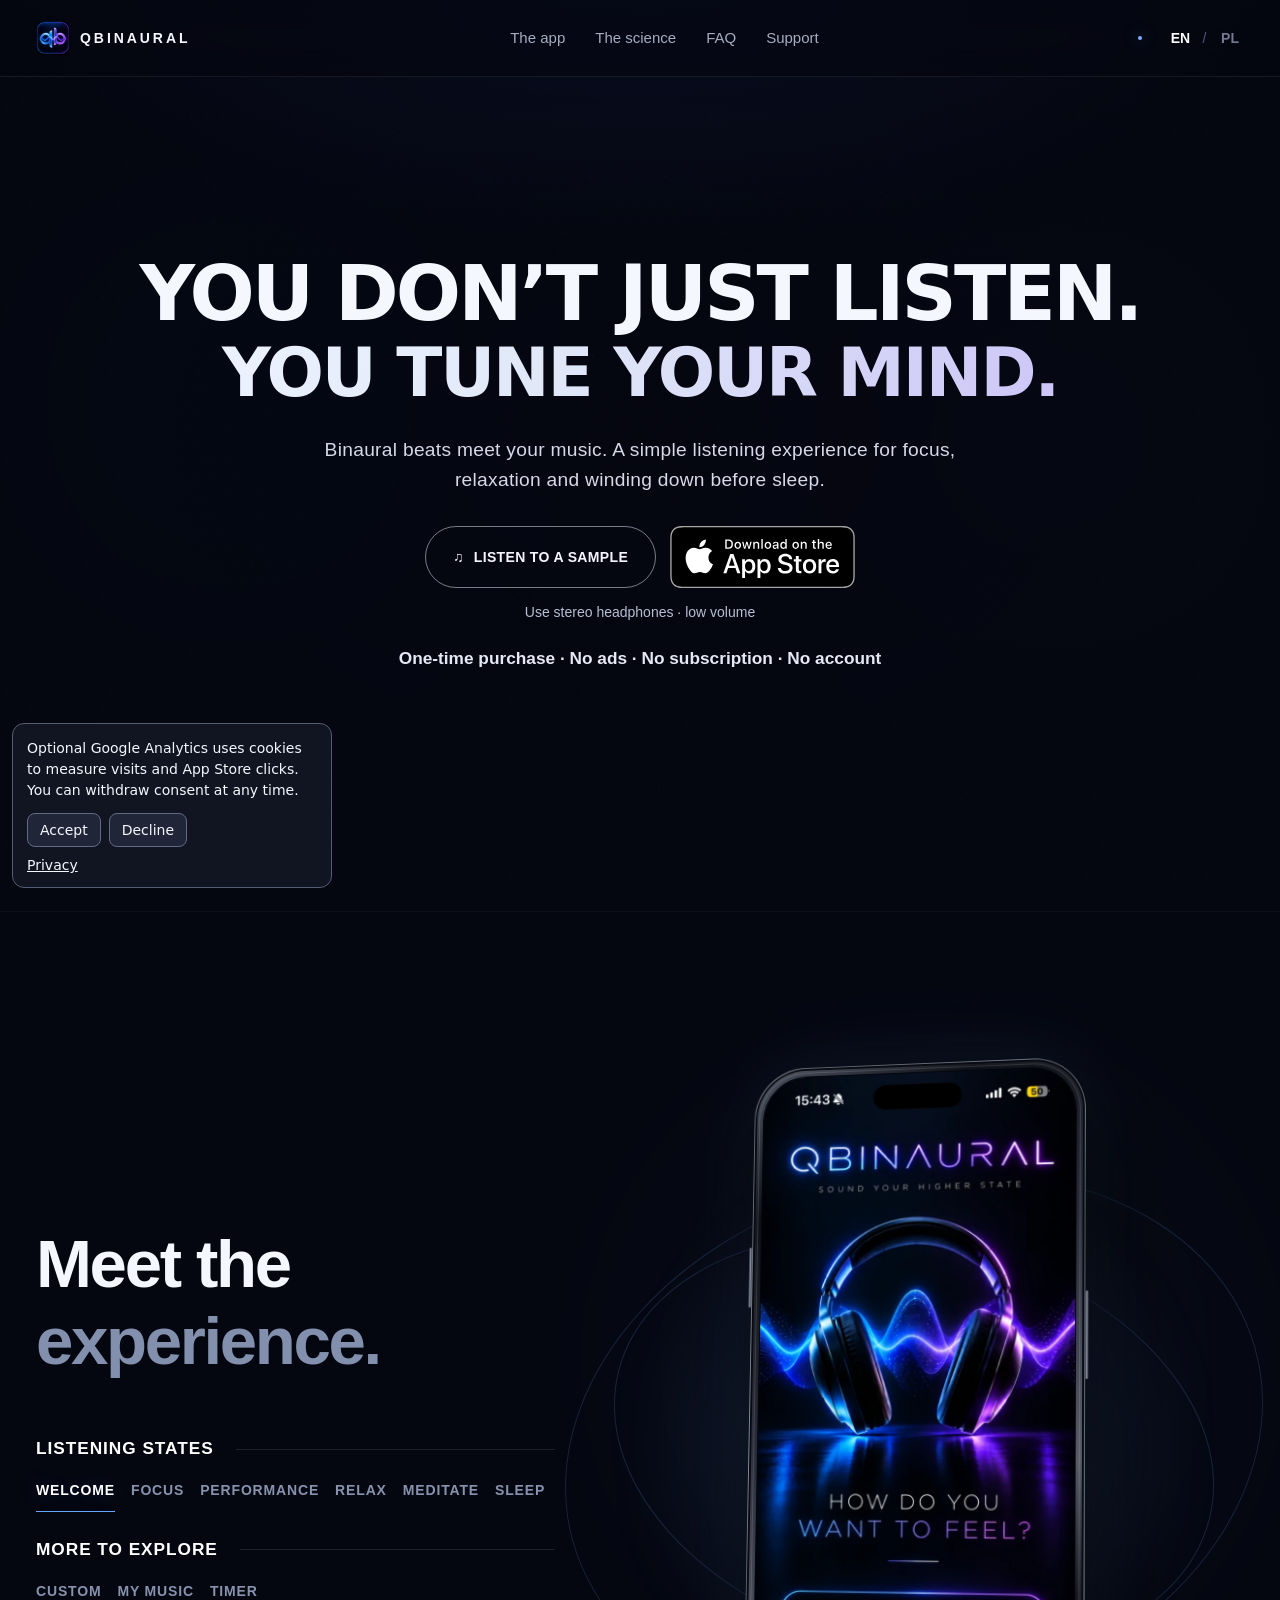
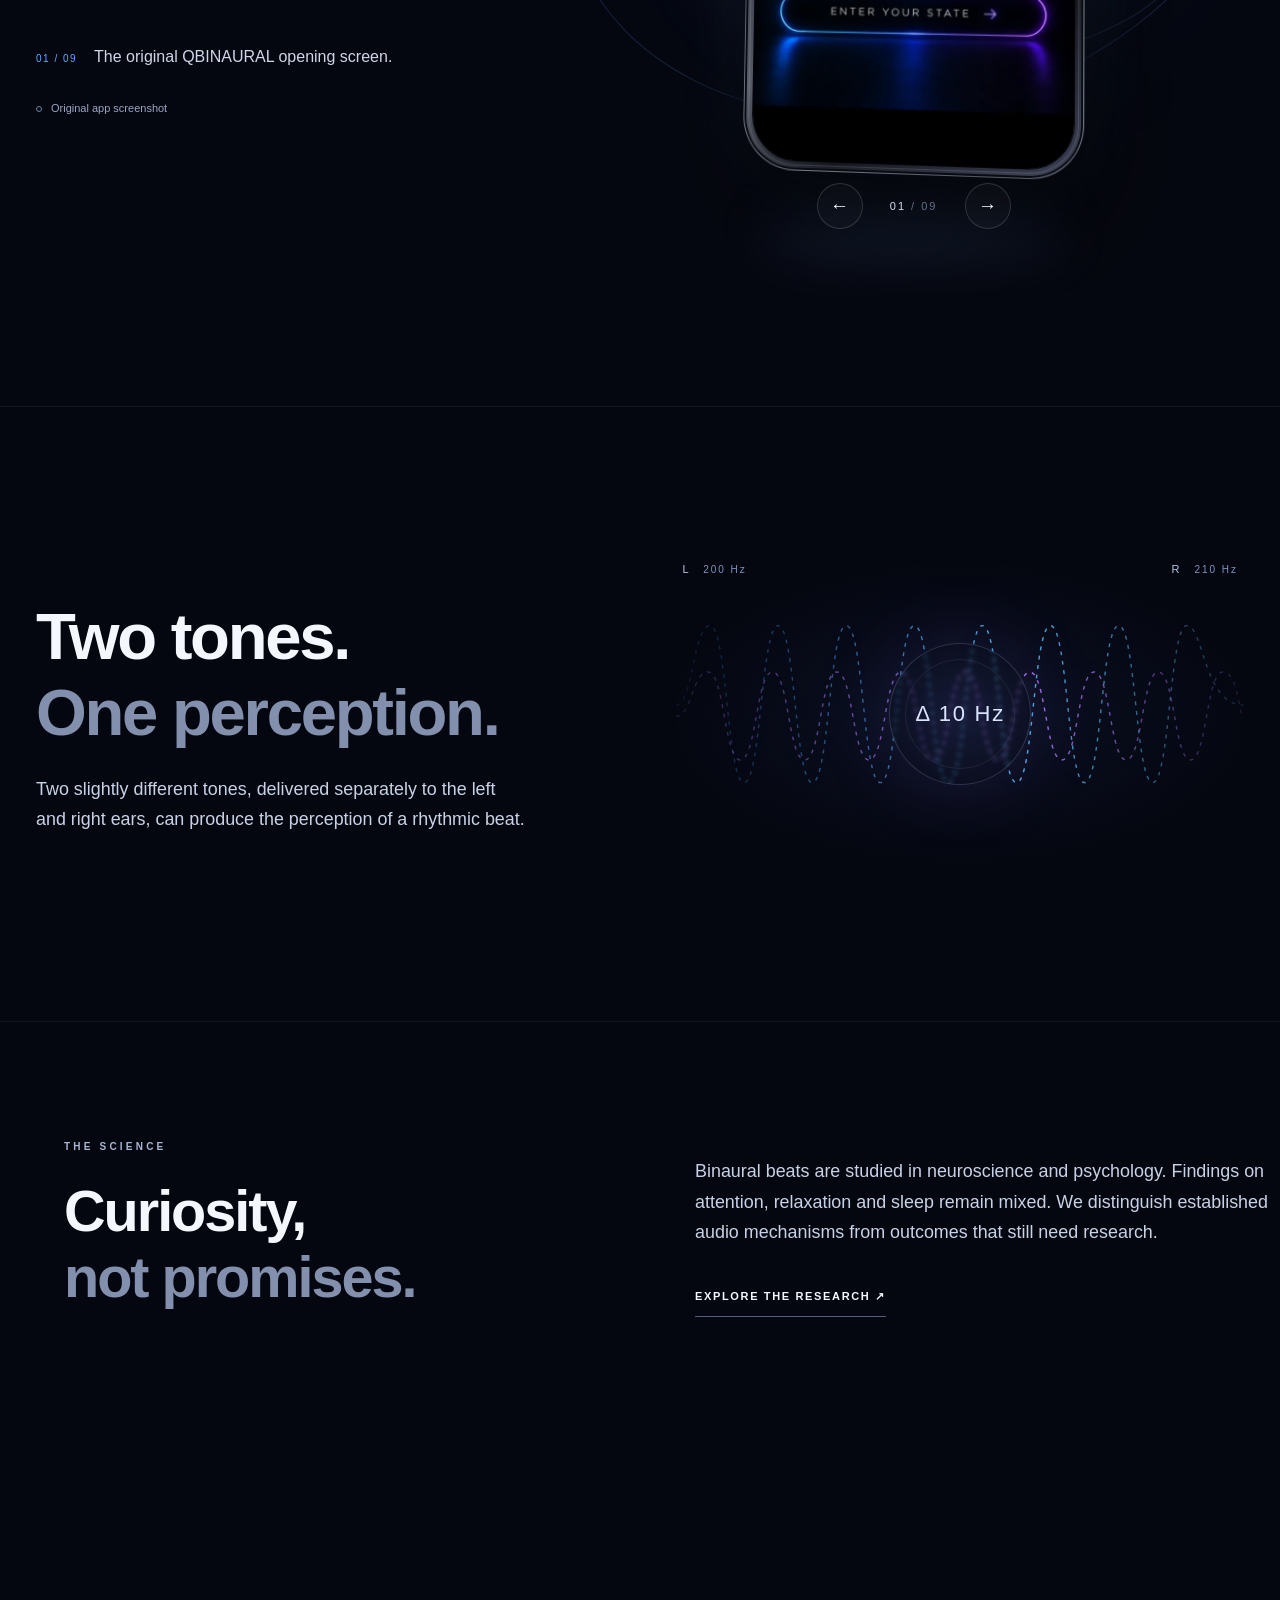
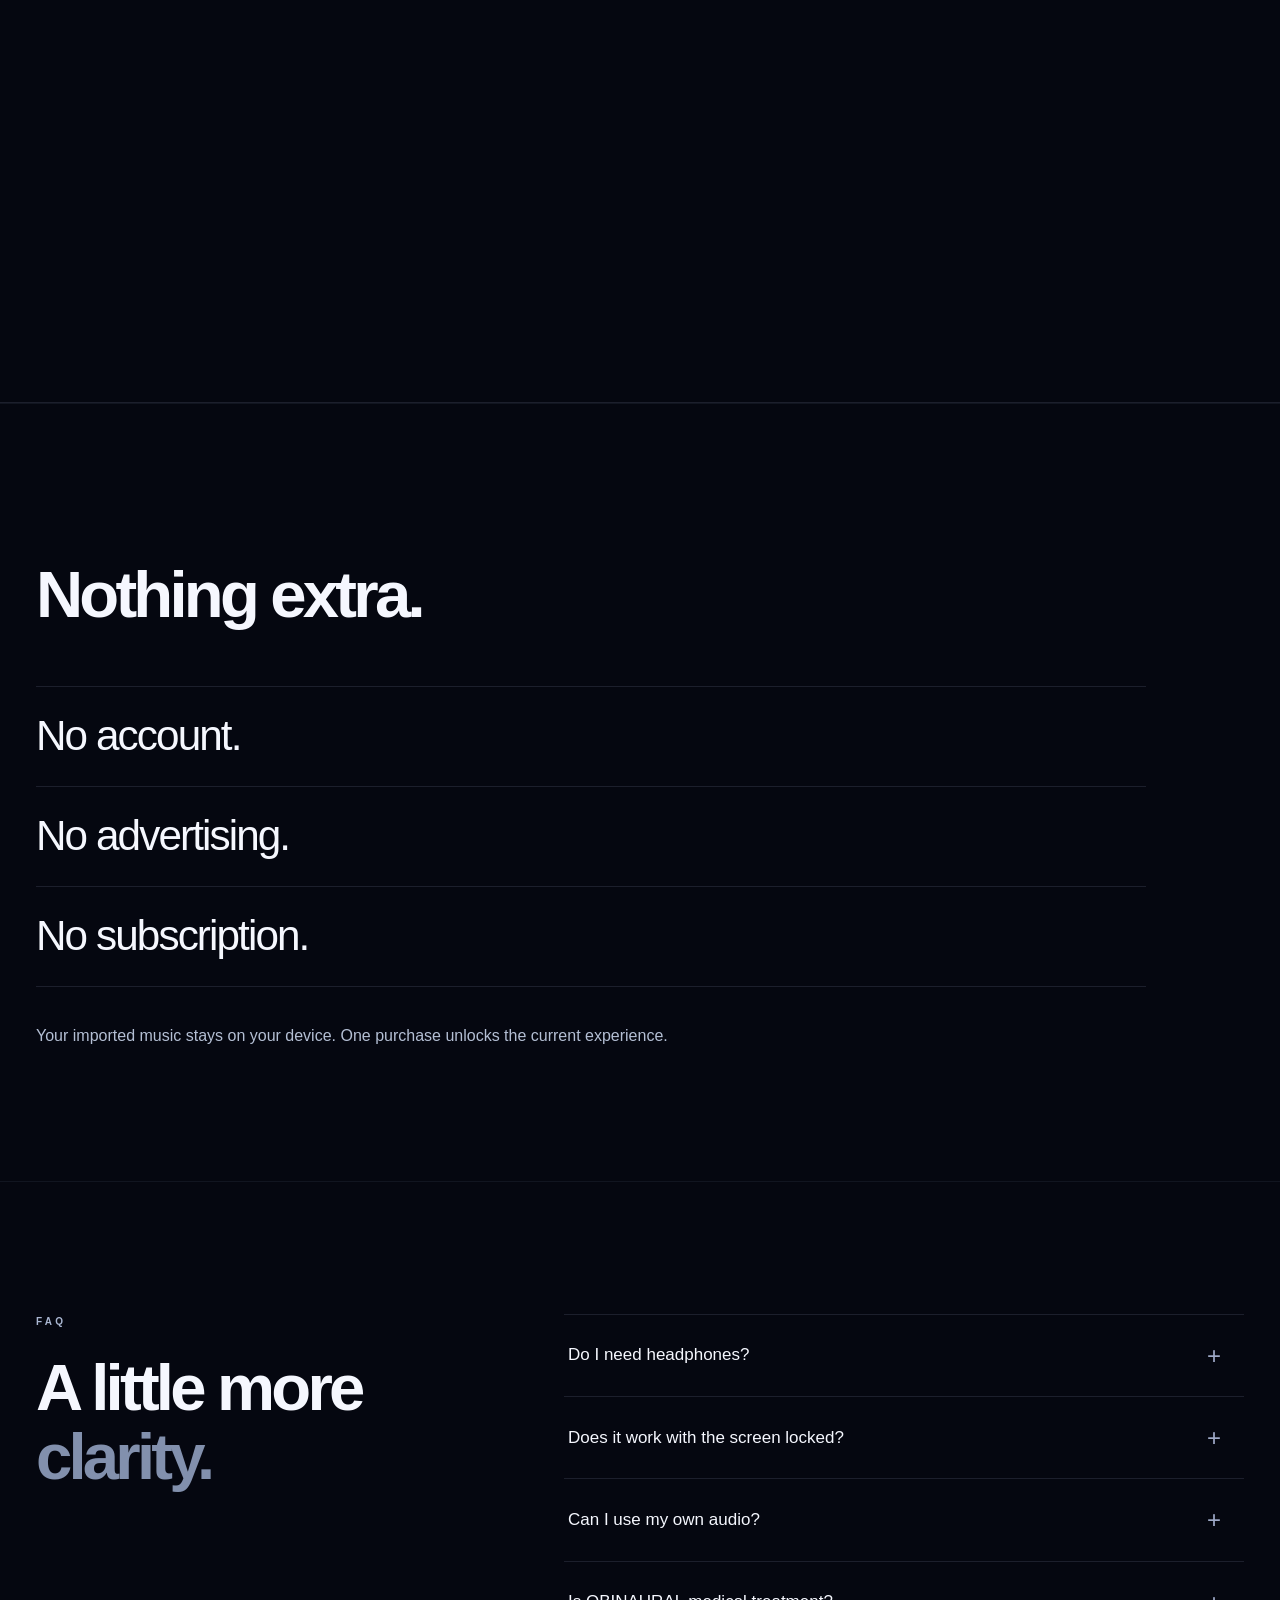
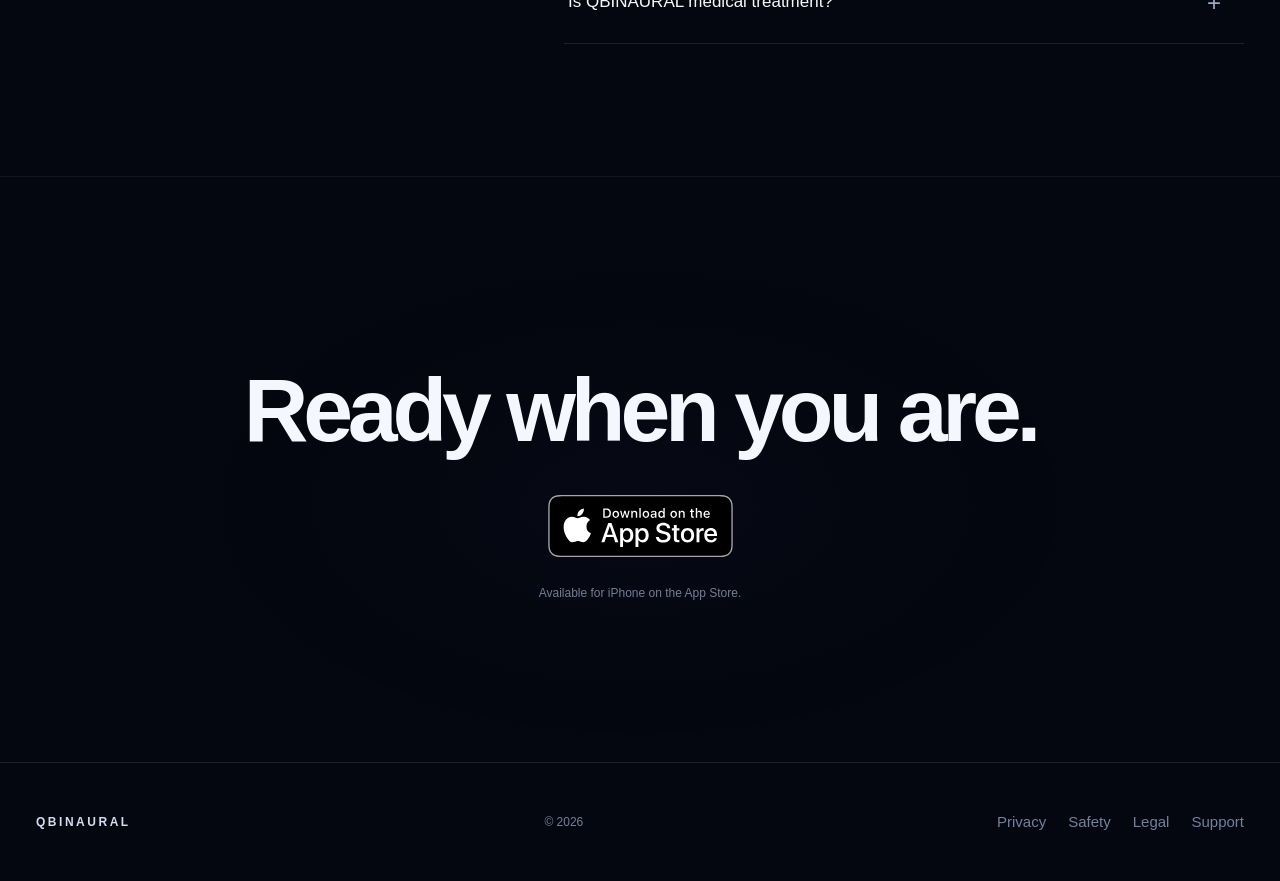
==== commit a3a1b3a2: "Enable consent-based analytics on index.html" ====
--- a/index.html
+++ b/index.html
@@ -561,7 +561,8 @@
   .iphone, .iphone:hover { filter: none; will-change: auto; }
   body { background-attachment: scroll; }
 }
-</style></head>
+</style><script defer src="/assets/analytics.js"></script>
+</head>
 <body id="top">
 <canvas aria-hidden="true" class="water-field" id="water-field"></canvas>
 <a class="skip-link" data-i18n="skip" href="#experience">Skip to the experience</a>
